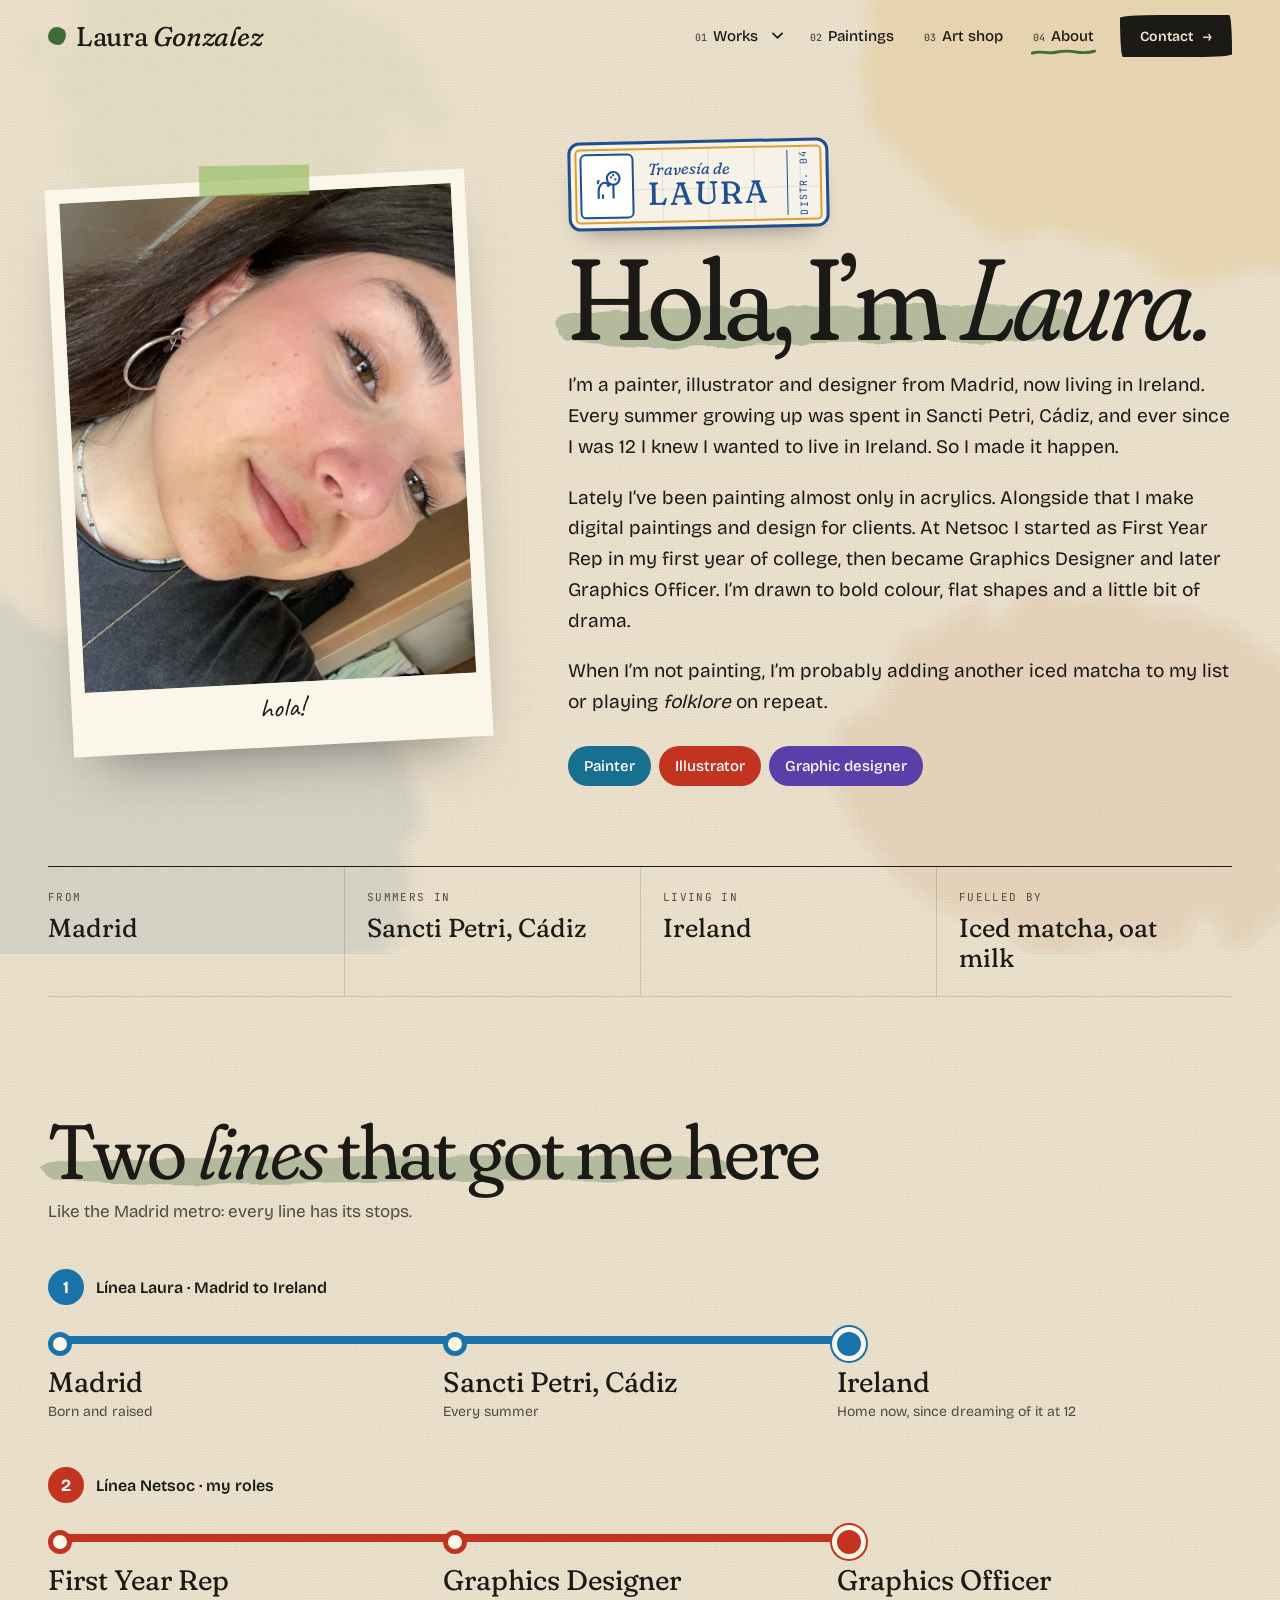
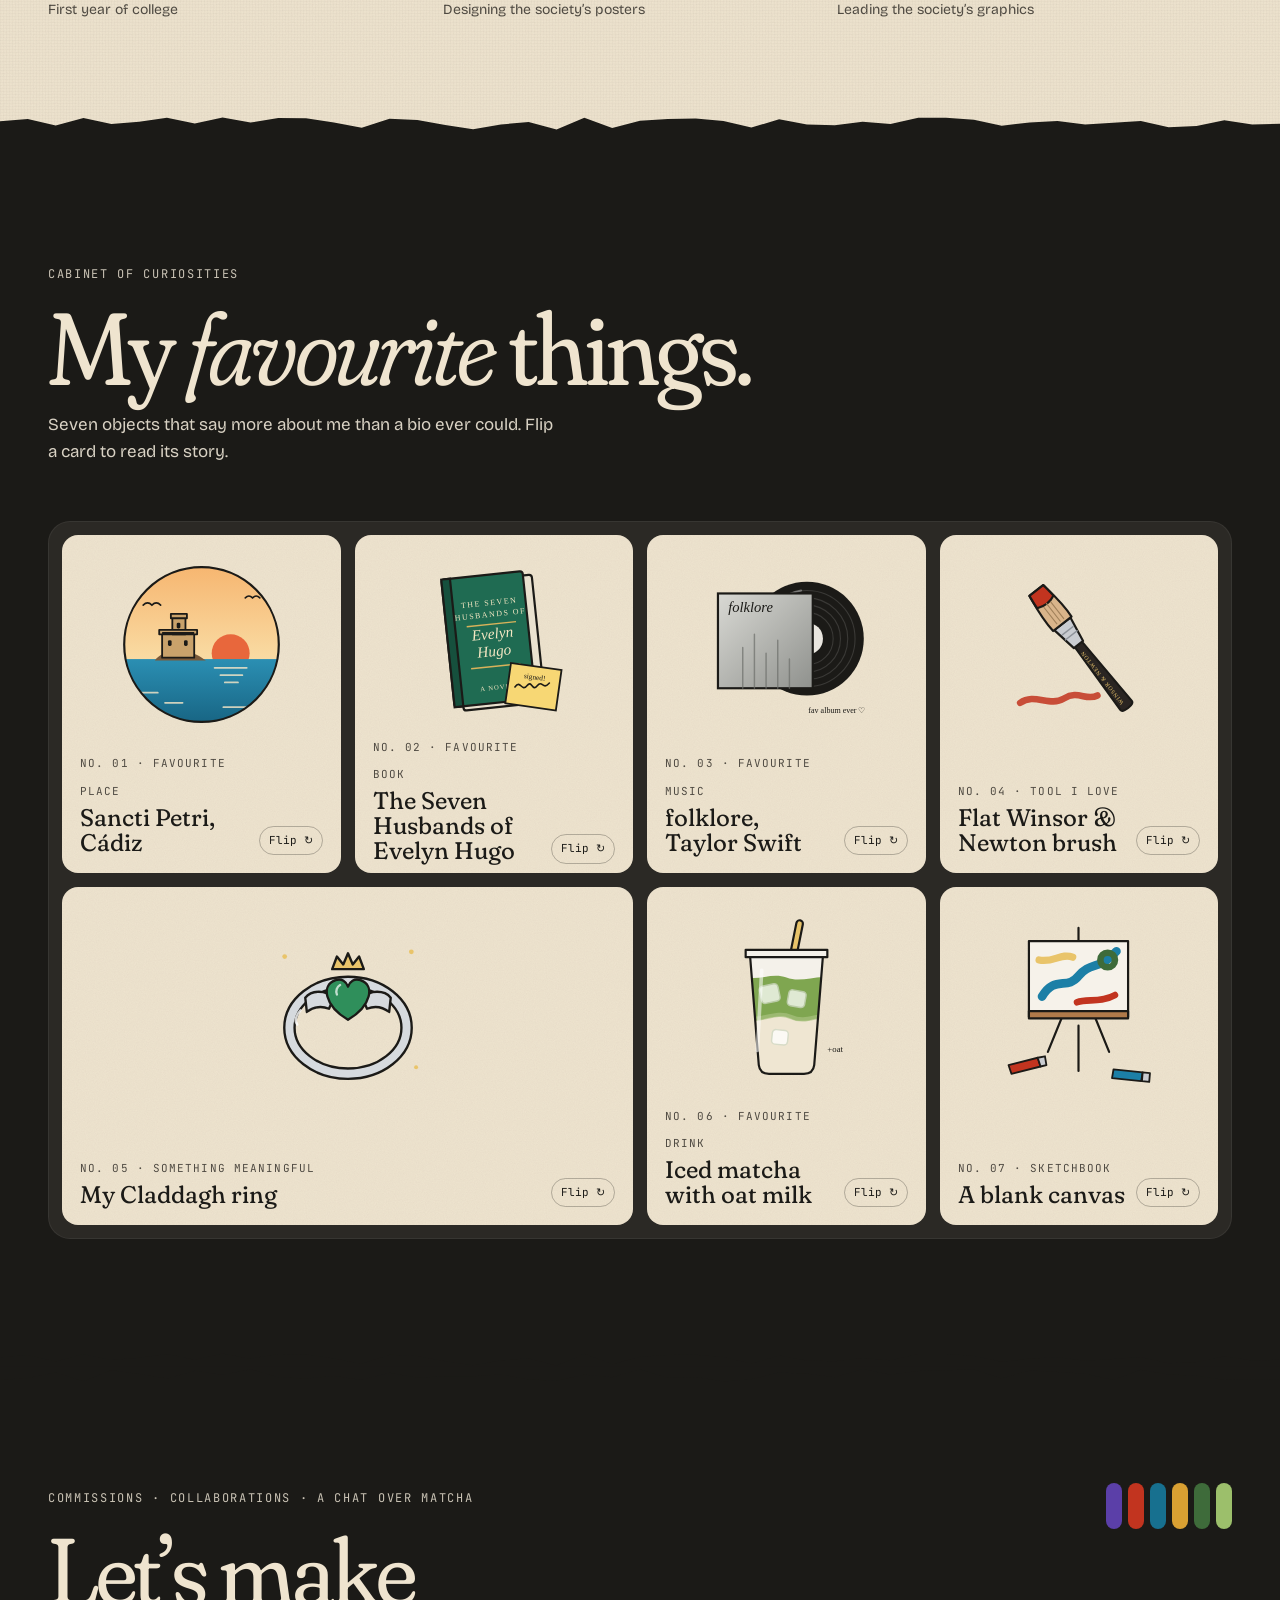
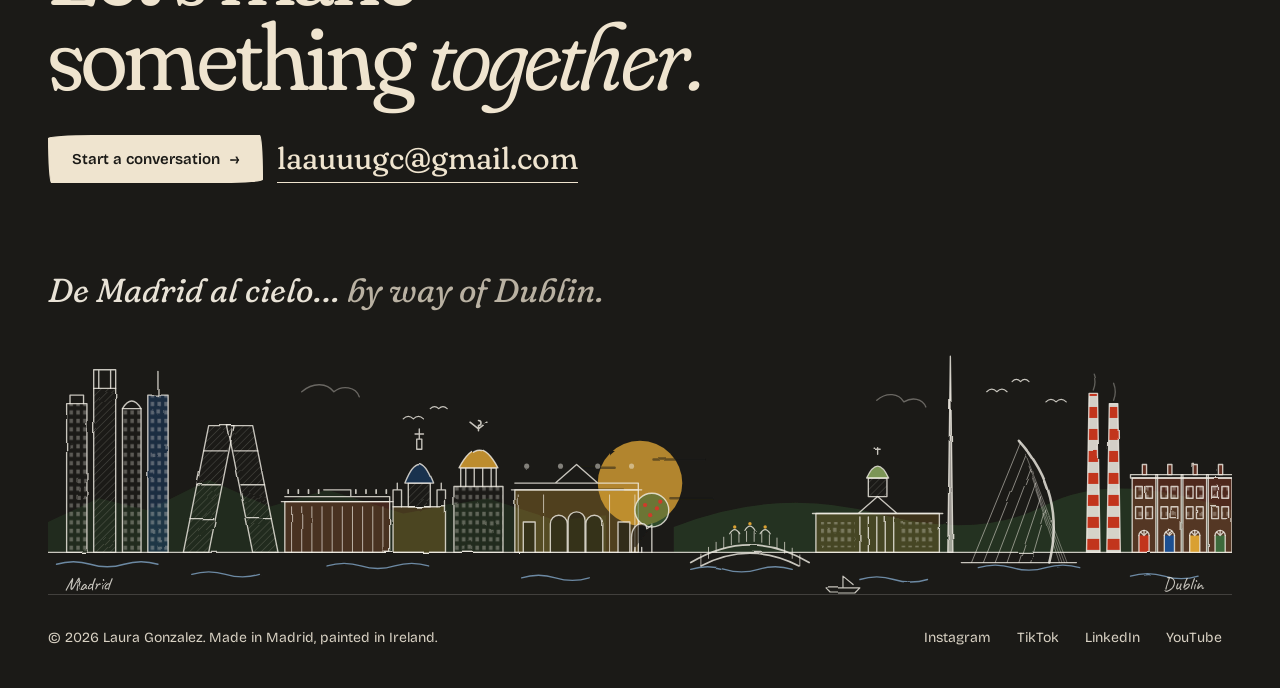
==== about.html @ c424112b "Laura Gonzalez art portfolio Static portfolio site: client and personal work with a page per project" ====
<!doctype html>
<html lang="en">
<head>
  <meta charset="utf-8">
  <meta name="viewport" content="width=device-width, initial-scale=1">
  <title>About | Laura Gonzalez</title>
  <meta name="description" content="About Laura Gonzalez, a Spanish painter, illustrator and designer living in Ireland.">
  <meta name="theme-color" content="#f3efe6">
  <link rel="icon" href="data:image/svg+xml,%3Csvg xmlns=%22http://www.w3.org/2000/svg%22 viewBox=%220 0 100 100%22%3E%3Cpath d=%22M50 6c24 0 44 16 44 42 0 28-22 46-46 46S6 76 6 50 26 6 50 6z%22 fill=%22%23c2341f%22/%3E%3Ctext x=%2250%22 y=%2266%22 font-size=%2246%22 text-anchor=%22middle%22 fill=%22%23f3efe6%22 font-family=%22Georgia,serif%22 font-style=%22italic%22%3Elg%3C/text%3E%3C/svg%3E">
  <link rel="stylesheet" href="styles.css">
  <script src="data.js" defer></script>
  <script src="script.js" defer></script>
</head>
<body data-page="about" data-pigment="about">
<main id="main">
  <section class="about-hero wrap">
    <figure class="polaroid">
      <div class="ph" data-src="images/web/portrait.jpg" data-alt="Portrait of Laura Gonzalez smiling, with dark hair and hoop earrings." data-eager></div>
      <figcaption aria-hidden="true">hola!</figcaption>
    </figure>
    <div>
      <div data-plaque="about"></div>
      <h1 class="display" style="margin-top:18px">Hola, I’m <em>Laura.</em></h1>
      <div class="bio">
        <p>I’m a painter, illustrator and designer from Madrid, now living in Ireland. Every summer growing up was spent in Sancti Petri, Cádiz, and ever since I was 12 I knew I wanted to live in Ireland. So I made it happen.</p>
        <p>Lately I’ve been painting almost only in acrylics. Alongside that I make digital paintings and design for clients. At Netsoc I started as First Year Rep in my first year of college, then became Graphics Designer and later Graphics Officer. I’m drawn to bold colour, flat shapes and a little bit of drama.</p>
        <p>When I’m not painting, I’m probably adding another iced matcha to my list or playing <em>folklore</em> on repeat.</p>
      </div>
      <ul class="roles" aria-label="What I do">
        <li class="role" style="background:var(--cerulean)">Painter</li>
        <li class="role" style="background:var(--red)">Illustrator</li>
        <li class="role" style="background:var(--violet)">Graphic designer</li>
      </ul>
    </div>
  </section>

  <section class="wrap" aria-label="Quick facts">
    <dl class="notes">
      <div><dt>From</dt><dd>Madrid</dd></div>
      <div><dt>Summers in</dt><dd>Sancti Petri, Cádiz</dd></div>
      <div><dt>Living in</dt><dd>Ireland</dd></div>
      <div><dt>Fuelled by</dt><dd>Iced matcha, oat milk</dd></div>
    </dl>
  </section>

  <section class="lines wrap" aria-labelledby="lines-title">
    <h2 class="display" id="lines-title">Two <em>lines</em> that got me here</h2>
    <p class="lede">Like the Madrid metro: every line has its stops.</p>
    <div class="metro" data-line="route"></div>
    <div class="metro" data-line="netsoc"></div>
  </section>

  <section class="cabinet-section on-dark" aria-labelledby="cab-title">
    <div class="wrap">
      <p class="eyebrow">Cabinet of curiosities</p>
      <h2 class="display" id="cab-title">My <em>favourite</em> things.</h2>
      <p class="lede">Seven objects that say more about me than a bio ever could. Flip a card to read its story.</p>
      <ul class="cabinet"></ul>
    </div>
  </section>
</main>
</body>
</html>
---- styles.css ----
@import url('https://fonts.googleapis.com/css2?family=Fraunces:ital,opsz,wght,SOFT,WONK@0,9..144,300..700,0..100,0..1;1,9..144,300..700,0..100,0..1&display=swap');
@import url('https://fonts.googleapis.com/css2?family=Instrument+Serif:ital@0;1&family=Bricolage+Grotesque:opsz,wght@12..96,400;12..96,500;12..96,600;12..96,700&family=JetBrains+Mono:wght@400;500&family=Caveat:wght@500;700&display=swap');

/* =====================================================================
   Tokens
   ===================================================================== */
:root {
  --canvas: #f3efe6;
  --canvas-2: #ebe5d8;
  --paper: #fbf9f4;
  --ink: #1b1a17;
  --ink-2: #4f4a42;
  --line: rgba(27, 26, 23, .14);
  --line-strong: rgba(27, 26, 23, .28);

  --violet: #5b3fa8;
  --red: #c2341f;
  --cerulean: #17708f;
  --ochre: #d9a032;
  --ochre-ink: #7a5208;
  --sap: #3e6b3a;
  --matcha: #9cbf6b;
  --cobalt: #1d4f91;   /* Madrid azulejo blue */
  --tile: #f7f2e7;

  --pigment: var(--ink);        /* each page overrides this */
  --pigment-ink: #fff;

  --serif: 'Instrument Serif', 'Times New Roman', serif;
  --sans: 'Bricolage Grotesque', system-ui, sans-serif;
  --mono: 'JetBrains Mono', ui-monospace, monospace;
  --hand: 'Caveat', cursive;

  --gutter: clamp(16px, 4vw, 48px);
  --max: 1320px;
  --radius: 14px;
  --ease: cubic-bezier(.2, .8, .2, 1);
  --ease-soft: cubic-bezier(.22, 1, .36, 1);

  --texture: url("data:image/svg+xml,%3Csvg xmlns='http://www.w3.org/2000/svg' width='240' height='240'%3E%3Cfilter id='n'%3E%3CfeTurbulence type='fractalNoise' baseFrequency='.9' numOctaves='3' stitchTiles='stitch'/%3E%3CfeColorMatrix values='0 0 0 0 .1 0 0 0 0 .09 0 0 0 0 .07 0 0 0 .055 0'/%3E%3C/filter%3E%3Crect width='240' height='240' filter='url(%23n)'/%3E%3C/svg%3E");
  --weave: repeating-linear-gradient(0deg, rgba(27,26,23,.018) 0 1px, transparent 1px 3px), repeating-linear-gradient(90deg, rgba(27,26,23,.018) 0 1px, transparent 1px 3px);
}

body[data-pigment="client"]    { --pigment: var(--violet);   --pigment-ink: #fff; }
body[data-pigment="personal"]  { --pigment: var(--red);      --pigment-ink: #fff; }
body[data-pigment="paintings"] { --pigment: var(--cerulean); --pigment-ink: #fff; }
body[data-pigment="shop"]      { --pigment: var(--ochre);    --pigment-ink: var(--ink); }
body[data-pigment="about"]     { --pigment: var(--sap);      --pigment-ink: #fff; }
body[data-pigment="contact"]   { --pigment: var(--matcha);   --pigment-ink: var(--ink); }

/* =====================================================================
   Base
   ===================================================================== */
*, *::before, *::after { box-sizing: border-box; margin: 0; padding: 0; }
html { scroll-behavior: smooth; -webkit-text-size-adjust: 100%; }
body {
  font-family: var(--sans);
  font-size: 17px;
  line-height: 1.6;
  color: var(--ink);
  background-color: var(--canvas);
  background-image: var(--texture), var(--weave);
  overflow-x: hidden;
  -webkit-font-smoothing: antialiased;
}
a { color: inherit; text-decoration: none; }
img, svg { display: block; max-width: 100%; }
button { font: inherit; color: inherit; }
ul { list-style: none; }
::selection { background: var(--pigment); color: var(--pigment-ink); }

.wrap { width: min(100% - 2 * var(--gutter), var(--max)); margin-inline: auto; }
.eyebrow {
  font-family: var(--mono); font-size: 12px; letter-spacing: .14em; text-transform: uppercase;
  color: var(--ink-2); display: inline-flex; align-items: center; gap: 10px;
}
.eyebrow .chip { width: 14px; height: 14px; border-radius: 4px; background: var(--pigment); }
.display {
  font-family: var(--serif); font-weight: 400; letter-spacing: -.02em; line-height: .9;
}
.display em { font-style: italic; }
.hand { font-family: var(--hand); font-weight: 600; }

/* Image slot: shows a soft primed-canvas box until the image loads */
.ph {
  position: relative; overflow: hidden;
  background: var(--canvas-2) var(--texture);
}
.ph::after {
  content: attr(data-label); position: absolute; inset: 0; display: grid; place-items: center;
  font: 500 11px var(--mono); letter-spacing: .08em; color: #8a8378; text-align: center; padding: 8px;
}
.ph img { position: absolute; inset: 0; width: 100%; height: 100%; object-fit: cover; z-index: 1; }
.ph.loaded::after { display: none; }

/* Buttons */
.btn {
  display: inline-flex; align-items: center; gap: 10px; min-height: 48px;
  padding: 12px 22px; border-radius: 999px; border: 1.5px solid var(--ink);
  font: 600 15px var(--sans); background: var(--ink); color: var(--canvas); cursor: pointer;
  transition: transform .25s var(--ease), background-color .2s, color .2s;
}
.btn:hover { transform: translateY(-2px); background: var(--pigment); border-color: var(--pigment); color: var(--pigment-ink); }
.btn.ghost { background: transparent; color: var(--ink); }
.btn .arrow { transition: transform .25s var(--ease); }
.btn:hover .arrow { transform: translateX(4px); }

.link-underline {
  background: linear-gradient(currentColor, currentColor) 0 100% / 100% 1.5px no-repeat;
  transition: background-size .3s var(--ease);
}
.link-underline:hover { background-size: 0 1.5px; background-position: 100% 100%; }

/* =====================================================================
   Accessibility helpers
   ===================================================================== */
.skip-link {
  position: fixed; top: 12px; left: 12px; z-index: 300;
  background: var(--ink); color: var(--canvas); padding: 10px 16px; border-radius: 8px;
  font: 600 14px var(--sans); transform: translateY(-180%); transition: transform .2s;
}
.skip-link:focus { transform: none; }
.sr-only {
  position: absolute !important; width: 1px; height: 1px; padding: 0; margin: -1px;
  overflow: hidden; clip: rect(0 0 0 0); white-space: nowrap; border: 0;
}
:focus { outline: none; }
:focus-visible { outline: 3px solid var(--ink); outline-offset: 3px; border-radius: 6px; }
.on-dark :focus-visible { outline-color: var(--canvas); }

/* =====================================================================
   Header & navigation
   ===================================================================== */
.site-header {
  position: fixed; inset: 0 0 auto 0; z-index: 100; height: 72px;
  display: flex; align-items: center; gap: 24px; padding-inline: var(--gutter);
  transition: background-color .3s, box-shadow .3s;
}
.site-header.scrolled {
  background: rgba(243, 239, 230, .9);
  -webkit-backdrop-filter: blur(10px) saturate(1.2); backdrop-filter: blur(10px) saturate(1.2);
  box-shadow: 0 1px 0 var(--line);
}
.wordmark {
  font-family: var(--serif); font-size: 27px; line-height: 1; letter-spacing: -.01em;
  display: inline-flex; align-items: center; gap: 10px; padding: 6px 0; white-space: nowrap;
}
.wordmark em { font-style: italic; }
.wordmark .blob {
  width: 18px; height: 18px; border-radius: 46% 54% 40% 60% / 55% 40% 60% 45%;
  background: var(--pigment); transition: border-radius .6s var(--ease), transform .6s var(--ease);
}
.wordmark:hover .blob { border-radius: 60% 40% 55% 45% / 40% 60% 45% 55%; transform: rotate(90deg); }

.nav { margin-left: auto; }
.nav > ul { display: flex; align-items: center; gap: 6px; }
.nav-link {
  position: relative; display: inline-flex; align-items: baseline; gap: 6px;
  padding: 10px 12px; font-weight: 500; font-size: 15px; border-radius: 999px;
  transition: background-color .2s;
}
.nav-link small { font-family: var(--mono); font-size: 10px; color: var(--ink-2); }
.nav-link:hover { background: rgba(27,26,23,.06); }
.nav-link[aria-current]::after {
  content: ''; position: absolute; left: 10px; right: 10px; bottom: 2px; height: 7px;
  background: var(--pigment);
  -webkit-mask: url("data:image/svg+xml,%3Csvg xmlns='http://www.w3.org/2000/svg' viewBox='0 0 100 10' preserveAspectRatio='none'%3E%3Cpath d='M2 6c12-4 22 1 34-1s20-3 32-1 20 2 30-1' fill='none' stroke='black' stroke-width='4' stroke-linecap='round'/%3E%3C/svg%3E") center / 100% 100% no-repeat;
          mask: url("data:image/svg+xml,%3Csvg xmlns='http://www.w3.org/2000/svg' viewBox='0 0 100 10' preserveAspectRatio='none'%3E%3Cpath d='M2 6c12-4 22 1 34-1s20-3 32-1 20 2 30-1' fill='none' stroke='black' stroke-width='4' stroke-linecap='round'/%3E%3C/svg%3E") center / 100% 100% no-repeat;
}
.nav-cta { margin-left: 8px; }
.nav-cta .btn { min-height: 42px; padding: 8px 18px; font-size: 14px; }

/* Header sitting on top of a project's coloured banner */
body[data-page="project"] .site-header:not(.scrolled) .wordmark,
body[data-page="project"] .site-header:not(.scrolled) .nav-link,
body[data-page="project"] .site-header:not(.scrolled) .sub-toggle,
body[data-page="project"] .site-header:not(.scrolled) .menu-btn { color: var(--pigment-ink); border-color: currentColor; }
body[data-page="project"] .site-header:not(.scrolled) .nav-link small { color: inherit; opacity: .75; }
body[data-page="project"] .site-header:not(.scrolled) .nav-link:hover,
body[data-page="project"] .site-header:not(.scrolled) .sub-toggle:hover { background: rgba(255,255,255,.14); }
body[data-page="project"] .site-header:not(.scrolled) .blob { background: var(--pigment-ink); }
body[data-page="project"] .site-header:not(.scrolled) :focus-visible { outline-color: var(--pigment-ink); }

/* Works dropdown */
.has-sub { position: relative; display: flex; align-items: center; }
.has-sub .nav-link { padding-right: 4px; }
.sub-toggle {
  width: 30px; height: 30px; display: grid; place-items: center; border-radius: 50%;
  background: none; border: 0; cursor: pointer; transition: background-color .2s;
}
.sub-toggle:hover { background: rgba(27,26,23,.06); }
.sub-toggle svg { width: 11px; transition: transform .25s var(--ease); }
.has-sub.open .sub-toggle svg { transform: rotate(180deg); }
.sub {
  position: absolute; top: calc(100% + 12px); left: -8px; width: 300px; padding: 8px;
  background: var(--paper); border: 1px solid var(--line); border-radius: 18px;
  box-shadow: 0 24px 48px -18px rgba(27,26,23,.3);
  opacity: 0; visibility: hidden; transform: translateY(-6px);
  transition: opacity .18s, transform .18s var(--ease), visibility 0s .18s;
}
.sub::before { content: ''; position: absolute; left: 0; right: 0; top: -14px; height: 14px; }
.has-sub.open .sub { opacity: 1; visibility: visible; transform: none; transition: opacity .18s, transform .18s var(--ease), visibility 0s; }
.sub a {
  display: grid; grid-template-columns: 38px 1fr; gap: 2px 12px; align-items: center;
  padding: 10px; border-radius: 12px; transition: background-color .15s;
}
.sub a:hover, .sub a[aria-current] { background: var(--canvas); }
.sub .sw { grid-row: span 2; width: 38px; height: 38px; border-radius: 10px; }
.sub .t { font-weight: 600; font-size: 15px; line-height: 1.2; }
.sub .d { font-size: 13px; color: var(--ink-2); line-height: 1.3; }

.menu-btn { display: none; }

/* =====================================================================
   Page transition: a brush stroke of the next page's pigment
   ===================================================================== */
.wipe {
  position: fixed; inset: -10vh -30vw; z-index: 400; pointer-events: none;
  display: none;
}
.wipe svg { width: 100%; height: 100%; }
.wipe path { fill: var(--wipe, var(--ink)); }
.wipe.in, .wipe.out { display: block; }
.wipe.in  { animation: wipeIn .42s var(--ease) forwards; }
.wipe.out { animation: wipeOut .55s var(--ease) forwards; }
@keyframes wipeIn  { from { transform: translateX(-105%) skewX(-8deg); } to { transform: translateX(0) skewX(-8deg); } }
@keyframes wipeOut { from { transform: translateX(0) skewX(-8deg); } to { transform: translateX(105%) skewX(-8deg); } }

/* =====================================================================
   Home — hero
   ===================================================================== */
.hero {
  position: relative; min-height: 100svh; padding: 120px var(--gutter) 110px;
  display: grid; grid-template-columns: 1.1fr .9fr; align-items: center; gap: 24px;
  overflow: hidden; isolation: isolate;
}
.paint-layer { position: absolute; inset: 0; z-index: -1; touch-action: auto; }
.hero.painting-on .paint-layer { cursor: crosshair; }
.hero-copy { position: relative; z-index: 2; pointer-events: none; }
.hero-copy a, .hero-copy button { pointer-events: auto; }
.hero h1 { font-size: clamp(76px, 14.5vw, 232px); }
.hero h1 span { display: block; }
.hero h1 em { padding-left: .5em; }
.hero-intro { max-width: 34ch; font-size: clamp(18px, 1.6vw, 22px); line-height: 1.45; margin-top: 28px; }
.hero-intro .hand { font-size: 1.35em; color: var(--red); }
.hero-meta { display: flex; flex-wrap: wrap; gap: 10px 22px; margin-top: 26px; }
.hero-actions { display: flex; flex-wrap: wrap; gap: 12px; margin-top: 32px; }

.prints { position: relative; height: min(76vh, 680px); z-index: 1; }
.print {
  position: absolute; background: var(--paper); padding: 10px 10px 34px;
  box-shadow: 0 18px 40px -16px rgba(27,26,23,.45), 0 2px 4px rgba(27,26,23,.08);
  transform: rotate(var(--r)); transition: transform .45s var(--ease), box-shadow .45s;
  opacity: 0; animation: printIn .9s var(--ease) forwards; animation-delay: var(--d);
}
.print:hover, .print:focus-visible { transform: rotate(0) scale(1.06); z-index: 5; box-shadow: 0 30px 60px -20px rgba(27,26,23,.5); }
.print .ph { width: 100%; height: 100%; }
.print figcaption {
  position: absolute; left: 12px; right: 12px; bottom: 8px; font-family: var(--hand); font-size: 18px; line-height: 1;
  white-space: nowrap; overflow: hidden; text-overflow: ellipsis;
}
.print::before { /* tape */
  content: ''; position: absolute; top: -12px; left: 50%; width: 70px; height: 24px; z-index: 2;
  transform: translateX(-50%) rotate(-3deg); background: rgba(240, 226, 190, .75);
  box-shadow: 0 1px 2px rgba(0,0,0,.08);
}
@keyframes printIn { from { opacity: 0; transform: translateY(30px) rotate(calc(var(--r) * -1)); } to { opacity: 1; transform: rotate(var(--r)); } }

.palette {
  position: absolute; left: var(--gutter); bottom: 28px; z-index: 3;
  display: flex; align-items: center; gap: 10px; flex-wrap: wrap;
  padding: 8px 10px 8px 14px; border-radius: 999px; background: var(--paper);
  border: 1px solid var(--line); box-shadow: 0 10px 30px -14px rgba(27,26,23,.35);
}
.palette .label { font-family: var(--mono); font-size: 11px; letter-spacing: .1em; text-transform: uppercase; color: var(--ink-2); }
.palette .swatches { display: flex; gap: 4px; }
.palette .swatch {
  width: 30px; height: 30px; border-radius: 50%; border: 2px solid var(--paper); cursor: pointer;
  background: var(--c); box-shadow: 0 0 0 1px var(--line); transition: transform .2s var(--ease);
}
.palette .swatch:hover { transform: scale(1.12); }
.palette .swatch[aria-pressed="true"] { box-shadow: 0 0 0 2px var(--ink); transform: scale(1.12); }
.palette .wash {
  border: 0; background: none; cursor: pointer; font: 500 13px var(--sans); padding: 6px 10px; border-radius: 999px;
}
.palette .wash:hover { background: var(--canvas); }

/* Marquee */
.marquee {
  background: var(--ink); color: var(--canvas); overflow: hidden; padding: 18px 0;
  border-block: 1px solid var(--ink);
}
.marquee-track { display: flex; width: max-content; animation: marquee 38s linear infinite; }
.marquee:hover .marquee-track { animation-play-state: paused; }
.marquee span { font-family: var(--serif); font-size: clamp(28px, 4vw, 52px); white-space: nowrap; padding-right: .6em; }
.marquee span em { font-style: italic; }
.marquee i { font-style: normal; display: inline-block; margin-right: .6em; color: var(--matcha); }
@keyframes marquee { to { transform: translateX(-50%); } }

/* =====================================================================
   Home — the deck of pigment cards
   ===================================================================== */
.deck-section { padding: clamp(80px, 12vw, 150px) 0 clamp(60px, 9vw, 120px); text-align: center; }
.deck-section h2 { font-size: clamp(48px, 8vw, 120px); }
.deck-section .lede { color: var(--ink-2); max-width: 46ch; margin: 18px auto 0; }
.deck {
  display: flex; justify-content: center; margin-top: 70px; padding: 0 var(--gutter);
  perspective: 1200px;
}
.pcard {
  --c: var(--ink); --ci: #fff;
  position: relative; flex: 0 0 auto; width: clamp(150px, 15vw, 210px); aspect-ratio: 5 / 7.3;
  margin-inline: -18px; border-radius: 16px; overflow: hidden;
  background: var(--paper); border: 1px solid var(--line);
  box-shadow: 0 20px 40px -22px rgba(27,26,23,.5);
  transform: translateX(calc(var(--t, 0) * var(--spread, 0px))) translateY(var(--y, 0)) rotate(var(--r, 0deg));
  transform-origin: 50% 120%;
  transition: transform .95s var(--ease-soft), box-shadow .95s var(--ease-soft), opacity .6s;
  will-change: transform;
  display: flex; flex-direction: column; text-align: left;
}
.deck:hover, .deck:focus-within { --spread: 16px; }
.pcard:hover, .pcard:focus-visible {
  transform: translateX(calc(var(--t, 0) * var(--spread, 0px))) translateY(-28px) rotate(0deg) scale(1.03);
  z-index: 10 !important; box-shadow: 0 40px 60px -26px rgba(27,26,23,.5); transition-duration: .8s;
}
.deck.undealt .pcard { opacity: 0; transform: translateY(140px) rotate(calc(var(--r, 0deg) * 3)); }
.deck.dealt .pcard { transition: transform 1.2s var(--ease-soft) calc(var(--i) * 90ms), opacity .7s ease calc(var(--i) * 90ms); }
.pcard .face {
  position: relative; flex: 1; background: var(--c) var(--texture); color: var(--ci);
  padding: 14px; display: flex; flex-direction: column; justify-content: space-between;
}
.pcard .num { font-family: var(--mono); font-size: 12px; display: flex; justify-content: space-between; }
.pcard .title { font-family: var(--serif); font-size: clamp(28px, 2.6vw, 38px); line-height: .95; }
.pcard .title em { font-style: italic; display: block; }
.pcard .num .suit { width: 18px; height: 18px; }
.pcard .big-suit { position: absolute; right: -18%; top: 22%; width: 74%; color: var(--ci); opacity: .2; transition: transform 1.2s var(--ease-soft); }
.pcard:hover .big-suit { transform: rotate(-12deg) scale(1.06); }
.pcard .stroke {
  position: absolute; right: -20px; top: 38%; width: 120%; height: 40px; opacity: .22;
  background: var(--ci);
  -webkit-mask: url("data:image/svg+xml,%3Csvg xmlns='http://www.w3.org/2000/svg' viewBox='0 0 200 40' preserveAspectRatio='none'%3E%3Cpath d='M4 24c30-14 60 6 92-6s60-4 100-8v14c-36 6-70-2-100 8S30 40 4 34z'/%3E%3C/svg%3E") center / 100% 100% no-repeat;
          mask: url("data:image/svg+xml,%3Csvg xmlns='http://www.w3.org/2000/svg' viewBox='0 0 200 40' preserveAspectRatio='none'%3E%3Cpath d='M4 24c30-14 60 6 92-6s60-4 100-8v14c-36 6-70-2-100 8S30 40 4 34z'/%3E%3C/svg%3E") center / 100% 100% no-repeat;
}
.pcard .spec { padding: 10px 14px 12px; background: var(--paper); }
.pcard .spec b { display: block; font: 600 13px var(--sans); }
.pcard .spec span { font-family: var(--mono); font-size: 11px; color: var(--ink-2); }
.deck-note { font-family: var(--hand); font-size: 26px; margin-top: 46px; transform: rotate(-3deg); display: inline-block; color: var(--ink-2); }

/* Selected work */
.selected { padding-bottom: clamp(80px, 10vw, 140px); }
.section-head { display: flex; align-items: end; justify-content: space-between; gap: 24px; flex-wrap: wrap; margin-bottom: 40px; }
.section-head h2 { font-size: clamp(44px, 6vw, 88px); }
.feature-grid { display: grid; grid-template-columns: 1fr 1fr; gap: 48px 28px; }
.feature-grid .work-card:first-child { grid-column: 1 / -1; }
.feature-grid .work-card:first-child .work-media { aspect-ratio: 2.39 / 1; }
.feature-grid .work-card .work-media { aspect-ratio: 4 / 3; }
.work-media .ph { background: transparent; }

/* =====================================================================
   Page heads (inner pages)
   ===================================================================== */
.page-head { padding: 140px 0 50px; position: relative; }
.page-head h1 { font-size: clamp(64px, 11vw, 168px); margin-top: 18px; }
.page-head .lede { max-width: 52ch; font-size: clamp(17px, 1.4vw, 20px); color: var(--ink-2); margin-top: 22px; }
.page-head .swatch-strip {
  position: absolute; right: 0; top: 140px; width: clamp(90px, 14vw, 190px); aspect-ratio: 1;
  background: var(--pigment) var(--texture); border-radius: 44% 56% 48% 52% / 52% 44% 56% 48%;
  display: grid; place-items: center; text-align: center; color: var(--pigment-ink);
  font-family: var(--mono); font-size: 11px; letter-spacing: .08em; line-height: 1.5; padding: 10px;
  animation: blob 12s ease-in-out infinite alternate;
}
@keyframes blob { 50% { border-radius: 58% 42% 40% 60% / 42% 58% 44% 56%; } }

.tabs { display: inline-flex; gap: 4px; padding: 5px; border-radius: 999px; background: var(--paper); border: 1px solid var(--line); margin-top: 30px; }
.tabs a { padding: 10px 18px; border-radius: 999px; font-weight: 500; font-size: 15px; transition: background-color .2s, color .2s; }
.tabs a:hover { background: var(--canvas); }
.tabs a[aria-current] { background: var(--pigment); color: var(--pigment-ink); }
.tabs a .n { font-family: var(--mono); font-size: 11px; margin-left: 4px; }

/* =====================================================================
   Work grid & cards
   ===================================================================== */
.work-grid { display: grid; grid-template-columns: repeat(3, 1fr); gap: 48px 28px; padding-bottom: 120px; }
.work-grid .work-card:nth-child(3n + 2) { margin-top: 70px; }
.work-card { display: block; position: relative; }
.work-media {
  position: relative; aspect-ratio: 4 / 5; border-radius: var(--radius); overflow: hidden;
  background: var(--canvas-2);
}
.work-media .ph { position: absolute; inset: 0; }
.work-media img { transition: transform .8s var(--ease); }
.work-media::after {
  content: 'View project →'; position: absolute; left: 14px; bottom: 14px; z-index: 2;
  padding: 8px 14px; border-radius: 999px; background: var(--paper); color: var(--ink);
  font: 600 14px var(--sans); transform: translateY(12px); opacity: 0;
  transition: transform .35s var(--ease), opacity .35s;
}
.work-card:hover .work-media img, .work-card:focus-visible .work-media img { transform: scale(1.05); }
.work-card:hover .work-media::after, .work-card:focus-visible .work-media::after { transform: none; opacity: 1; }
.work-info { display: grid; grid-template-columns: auto 1fr; gap: 2px 14px; margin-top: 16px; }
.work-info .idx { font-family: var(--mono); font-size: 12px; color: var(--ink-2); padding-top: 8px; grid-row: span 3; }
.work-info h3 { font-family: var(--serif); font-weight: 400; font-size: clamp(26px, 2.2vw, 32px); line-height: 1.05; }
.work-info .meta { font-size: 14px; color: var(--ink-2); }
.tags { display: flex; flex-wrap: wrap; gap: 6px; margin-top: 8px; }
.tag { font-family: var(--mono); font-size: 11px; padding: 4px 9px; border-radius: 999px; border: 1px solid var(--line-strong); }

/* =====================================================================
   Project page
   ===================================================================== */
.project-hero {
  background: var(--pigment) var(--texture); color: var(--pigment-ink);
  padding: 130px 0 70px; position: relative; overflow: hidden;
}
.project-hero .crumbs { font-family: var(--mono); font-size: 12px; letter-spacing: .1em; text-transform: uppercase; display: flex; gap: 10px; flex-wrap: wrap; }
.project-hero .crumbs a { padding: 6px 0; }
.project-hero .crumbs a:hover { text-decoration: underline; text-underline-offset: 3px; }
.project-hero h1 { font-size: clamp(52px, 8.5vw, 132px); margin-top: 26px; max-width: 14ch; }
.project-hero .summary { font-size: clamp(18px, 1.6vw, 23px); margin-top: 22px; max-width: 40ch; opacity: .92; }
.project-hero .big-num {
  position: absolute; right: var(--gutter); bottom: -0.18em; font-family: var(--serif); font-style: italic;
  font-size: clamp(160px, 26vw, 400px); line-height: 1; opacity: .14; pointer-events: none;
}
.project-body { display: grid; grid-template-columns: 300px 1fr; gap: clamp(30px, 6vw, 90px); padding: 70px 0; }
.facts { align-self: start; position: sticky; top: 100px; border-top: 1.5px solid var(--ink); }
.facts div { padding: 14px 0; border-bottom: 1px solid var(--line); }
.facts dt { font-family: var(--mono); font-size: 11px; letter-spacing: .12em; text-transform: uppercase; color: var(--ink-2); }
.facts dd { font-weight: 500; margin-top: 2px; }
.project-text > p { font-size: clamp(19px, 1.7vw, 24px); line-height: 1.5; max-width: 38em; }
.project-text > p + p { margin-top: 1em; }
.project-text > p:first-child::first-letter {
  font-family: var(--serif); float: left; font-size: 4.2em; line-height: .8; padding: .08em .12em 0 0; color: var(--pigment);
}
body[data-pigment="shop"] .project-text > p:first-child::first-letter,
body[data-pigment="contact"] .project-text > p:first-child::first-letter { color: var(--ink); }

.plates { display: grid; grid-template-columns: repeat(2, 1fr); gap: 28px; padding-bottom: 90px; }
.plates.three { grid-template-columns: repeat(3, 1fr); }
.plates.single { grid-template-columns: 1fr; justify-items: center; }
.plates.single .plate button { width: auto; }
.plates.single img { width: auto; max-width: 100%; max-height: 86vh; }
.plate { position: relative; }
.plate button {
  display: block; width: 100%; padding: 0; border: 0; background: var(--paper); cursor: zoom-in;
  border-radius: var(--radius); overflow: hidden; box-shadow: 0 30px 60px -40px rgba(27,26,23,.6);
}
.plate img { width: 100%; height: auto; transition: transform .8s var(--ease); }
.plate button:hover img { transform: scale(1.02); }
.plate figcaption { font-family: var(--mono); font-size: 12px; color: var(--ink-2); margin-top: 10px; }

.pager { display: grid; grid-template-columns: 1fr 1fr; border-top: 1.5px solid var(--ink); margin-bottom: 100px; }
.pager a { padding: 28px 0; display: block; transition: color .2s; }
.pager a:last-child { text-align: right; border-left: 1px solid var(--line); padding-left: 24px; }
.pager a:first-child { padding-right: 24px; }
.pager small { font-family: var(--mono); font-size: 12px; letter-spacing: .1em; text-transform: uppercase; color: var(--ink-2); }
.pager b { display: block; font-family: var(--serif); font-weight: 400; font-size: clamp(28px, 3.4vw, 48px); line-height: 1.05; margin-top: 6px; }
.pager a:hover b { font-style: italic; }

/* Lightbox */
.lightbox {
  border: 0; padding: 0; margin: auto; max-width: 100vw; max-height: 100vh; width: 100vw; height: 100vh;
  background: rgba(20, 19, 17, .94); color: var(--canvas);
}
.lightbox::backdrop { background: rgba(20, 19, 17, .6); }
.lightbox[open] { display: grid; grid-template-rows: auto 1fr auto; }
.lb-top { display: flex; justify-content: space-between; align-items: center; padding: 16px var(--gutter); font-family: var(--mono); font-size: 13px; }
.lb-stage { display: grid; grid-template-columns: 64px 1fr 64px; align-items: center; min-height: 0; padding: 0 12px; }
.lb-stage img { max-width: 100%; max-height: calc(100vh - 160px); margin: auto; object-fit: contain; border-radius: 8px; }
.lb-btn {
  width: 52px; height: 52px; border-radius: 50%; border: 1px solid rgba(243,239,230,.3); background: transparent;
  color: var(--canvas); cursor: pointer; font-size: 22px; display: grid; place-items: center; transition: background-color .2s;
}
.lb-btn:hover { background: rgba(243,239,230,.12); }
.lb-btn[hidden] { visibility: hidden; display: grid; }
.lb-caption { padding: 14px var(--gutter) 22px; text-align: center; font-size: 15px; max-width: 80ch; margin: auto; opacity: .85; }

/* =====================================================================
   Paintings
   ===================================================================== */
.wall { display: grid; grid-template-columns: repeat(3, 1fr); gap: 60px 40px; padding: 40px 0 120px; align-items: end; }
.canvas-piece { text-align: left; }
.canvas-piece .stretch {
  position: relative; aspect-ratio: 4 / 5; background: #faf7f0 var(--texture);
  box-shadow: 6px 6px 0 #d8d0bf, 0 30px 50px -30px rgba(27,26,23,.55);
}
.canvas-piece:nth-child(2) .stretch { aspect-ratio: 1; }
.canvas-piece .stretch .ph { position: absolute; inset: 0; background: transparent; }
.canvas-piece .stretch .ph::after { display: none; }
.canvas-piece .sketch { position: absolute; inset: 14%; color: #b7ae9c; }
.canvas-piece .sketch svg { width: 100%; height: 100%; }
.canvas-piece .stretch .drying {
  position: absolute; left: 50%; bottom: 10%; transform: translateX(-50%) rotate(-4deg);
  font-family: var(--hand); font-size: 22px; color: #7d7462; white-space: nowrap;
}
.canvas-piece .stretch.has-img .sketch, .canvas-piece .stretch.has-img .drying { display: none; }
.canvas-piece .label { margin-top: 22px; padding-left: 14px; border-left: 3px solid var(--pigment); }
.canvas-piece .label b { font-family: var(--serif); font-weight: 400; font-size: 26px; display: block; line-height: 1.1; }
.canvas-piece .label span { font-family: var(--mono); font-size: 12px; color: var(--ink-2); }

/* =====================================================================
   Art shop
   ===================================================================== */
.shop-hero { min-height: 70vh; display: grid; grid-template-columns: 1.2fr .8fr; gap: 40px; align-items: center; padding: 140px 0 60px; }
.shop-hero h1 { font-size: clamp(60px, 9.5vw, 150px); }
.shop-hero p { color: var(--ink-2); font-size: clamp(17px, 1.4vw, 20px); max-width: 44ch; margin-top: 24px; }
.shop-hero .btn { margin-top: 32px; }
.drip-tube { position: relative; width: min(100%, 340px); margin-inline: auto; }
.drip-tube svg { width: 100%; height: auto; overflow: visible; }
.drip { transform-box: fill-box; transform-origin: top; animation: drip 3.2s ease-in infinite; }
.drop { transform-box: fill-box; animation: drop 3.2s ease-in infinite; }
@keyframes drip { 0%, 20% { transform: scaleY(.3); } 70% { transform: scaleY(1); } 100% { transform: scaleY(.3); } }
@keyframes drop { 0%, 62% { transform: translateY(0); opacity: 0; } 66% { opacity: 1; } 100% { transform: translateY(150px); opacity: 0; } }
.shelf { display: grid; grid-template-columns: repeat(3, 1fr); gap: 24px; padding-bottom: 120px; }
.slot {
  border: 1.5px dashed var(--line-strong); border-radius: var(--radius); padding: 26px; min-height: 220px;
  display: flex; flex-direction: column; justify-content: space-between;
}
.slot .eyebrow { color: var(--ink-2); }
.slot b { font-family: var(--serif); font-weight: 400; font-size: 34px; line-height: 1.05; }
.slot p { font-size: 15px; color: var(--ink-2); margin-top: 6px; }

/* =====================================================================
   About
   ===================================================================== */
.about-hero { display: grid; grid-template-columns: .8fr 1.2fr; gap: clamp(30px, 6vw, 100px); align-items: center; padding: 140px 0 80px; }
.polaroid {
  background: var(--paper); padding: 14px 14px 64px; transform: rotate(-3deg); position: relative;
  box-shadow: 0 30px 60px -30px rgba(27,26,23,.55); max-width: 420px; justify-self: center; width: 100%;
}
.polaroid .ph { aspect-ratio: 4 / 5; }
.polaroid .ph img { object-position: 50% 35%; }
.polaroid figcaption { position: absolute; left: 0; right: 0; bottom: 16px; text-align: center; font-family: var(--hand); font-size: 28px; }
.polaroid::before {
  content: ''; position: absolute; top: -14px; left: 50%; width: 110px; height: 30px; z-index: 2;
  transform: translateX(-50%) rotate(2deg); background: rgba(156, 191, 107, .7);
}
.about-hero h1 { font-size: clamp(60px, 9vw, 140px); }
.about-hero .bio p { font-size: clamp(18px, 1.5vw, 21px); line-height: 1.6; margin-top: 20px; max-width: 40em; }
.roles { display: flex; flex-wrap: wrap; gap: 8px; margin-top: 28px; }
.role { padding: 8px 16px; border-radius: 999px; font-weight: 500; font-size: 15px; color: #fff; }

.notes { display: grid; grid-template-columns: repeat(4, 1fr); border-top: 1.5px solid var(--ink); margin-bottom: 110px; }
.notes div { padding: 22px 22px 22px 0; border-bottom: 1px solid var(--line); }
.notes div + div { padding-left: 22px; border-left: 1px solid var(--line); }
.notes dt { font-family: var(--mono); font-size: 11px; letter-spacing: .12em; text-transform: uppercase; color: var(--ink-2); }
.notes dd { font-family: var(--serif); font-size: 26px; line-height: 1.15; margin-top: 8px; }

/* Cabinet of favourite things */
.cabinet-section { background: var(--ink); color: var(--canvas); padding: clamp(80px, 10vw, 130px) 0; }
.cabinet-section .eyebrow { color: #c9c2b4; }
.cabinet-section h2 { font-size: clamp(50px, 8vw, 120px); margin-top: 16px; }
.cabinet-section .lede { color: #d8d1c3; max-width: 46ch; margin-top: 16px; }
.cabinet {
  display: grid; grid-template-columns: repeat(4, 1fr); gap: 14px; margin-top: 56px;
  background: #2b2925; padding: 14px; border-radius: 22px; box-shadow: inset 0 0 0 1px rgba(255,255,255,.06);
}
.cell { perspective: 1000px; min-height: 330px; }
.cell:nth-child(5) { grid-column: span 2; }
.cell-btn {
  position: relative; width: 100%; height: 100%; min-height: 330px; border: 0; padding: 0; background: none; cursor: pointer;
  text-align: left; transform-style: preserve-3d; transition: transform .8s var(--ease); border-radius: 16px;
}
.cell-btn[aria-expanded="true"] { transform: rotateY(180deg); }
.cell .front, .cell .back {
  position: absolute; inset: 0; border-radius: 16px; padding: 18px; backface-visibility: hidden; -webkit-backface-visibility: hidden;
  display: flex; flex-direction: column;
}
.cell .front { background: var(--canvas) var(--texture); color: var(--ink); justify-content: space-between; }
.cell .front img { width: 72%; max-height: 190px; margin: 4px auto 0; object-fit: contain; transition: transform .5s var(--ease); }
.cell-btn:hover .front img { transform: rotate(-4deg) scale(1.05); }
.cell .tagline { display: flex; justify-content: space-between; align-items: end; gap: 10px; }
.cell .tagline small { font-family: var(--mono); font-size: 11px; letter-spacing: .1em; text-transform: uppercase; color: var(--ink-2); }
.cell .tagline b { display: block; font-family: var(--serif); font-weight: 400; font-size: 24px; line-height: 1.05; margin-top: 2px; }
.cell .flip-hint { font-family: var(--mono); font-size: 11px; white-space: nowrap; padding: 5px 9px; border-radius: 999px; border: 1px solid var(--line-strong); }
.cell .back { transform: rotateY(180deg); background: var(--c, var(--sap)) var(--texture); color: var(--ci, #fff); justify-content: space-between; }
.cell .back small { font-family: var(--mono); font-size: 11px; letter-spacing: .1em; text-transform: uppercase; opacity: .85; }
.cell .back b { font-family: var(--serif); font-weight: 400; font-size: 30px; line-height: 1.05; display: block; margin-top: 6px; }
.cell .back .story-copy { font-size: 17px; line-height: 1.5; }

/* =====================================================================
   Contact
   ===================================================================== */
.contact-hero { display: grid; grid-template-columns: 1.1fr .9fr; gap: clamp(30px, 6vw, 90px); padding: 140px 0 110px; align-items: start; }
.contact-hero h1 { font-size: clamp(70px, 12vw, 190px); }
.greeting { display: inline-grid; }
.greeting > span { grid-area: 1 / 1; transition: opacity .5s, transform .5s var(--ease); }
.greeting > span:not(.on) { opacity: 0; transform: translateY(.25em); }
.contact-hero .lede { font-size: clamp(18px, 1.5vw, 22px); max-width: 36ch; margin-top: 26px; }
.big-mail { display: inline-block; margin-top: 30px; font-family: var(--serif); font-size: clamp(28px, 3.4vw, 48px); line-height: 1.1; word-break: break-word; }
.contact-socials { display: flex; flex-wrap: wrap; gap: 8px; margin-top: 30px; }
.contact-socials a { padding: 10px 16px; border-radius: 999px; border: 1px solid var(--line-strong); font-weight: 500; font-size: 15px; transition: background-color .2s, color .2s; }
.contact-socials a:hover { background: var(--ink); color: var(--canvas); }

.note-form {
  background: var(--paper); border-radius: 22px; padding: clamp(22px, 3vw, 38px);
  box-shadow: 0 40px 70px -40px rgba(27,26,23,.5); border: 1px solid var(--line); position: relative;
}
.note-form::before {
  content: ''; position: absolute; top: -22px; right: 28px; width: 70px; height: 70px;
  background: var(--matcha) var(--texture); border-radius: 46% 54% 40% 60% / 55% 40% 60% 45%; z-index: -1;
}
.note-form h2 { font-family: var(--serif); font-weight: 400; font-size: 38px; line-height: 1.05; }
.field { margin-top: 22px; }
.field label { display: block; font-weight: 600; font-size: 15px; }
.field label span { font-weight: 400; color: var(--ink-2); }
.field input, .field textarea, .field select {
  width: 100%; margin-top: 8px; padding: 14px 16px; border-radius: 12px; border: 1.5px solid var(--line-strong);
  background: var(--canvas); font: 16px var(--sans); color: var(--ink); transition: border-color .2s, box-shadow .2s;
}
.field textarea { min-height: 140px; resize: vertical; }
.field input:focus, .field textarea:focus, .field select:focus { border-color: var(--ink); box-shadow: 0 0 0 4px rgba(156,191,107,.45); }
.field input:user-invalid, .field textarea:user-invalid { border-color: #b3261e; }
.note-form .btn { margin-top: 26px; width: 100%; justify-content: center; }
.form-status { margin-top: 14px; font-size: 15px; color: var(--sap); }
.form-status a { text-decoration: underline; }

/* =====================================================================
   Footer
   ===================================================================== */
.site-footer { background: var(--ink); color: var(--canvas); padding: clamp(70px, 9vw, 120px) 0 30px; position: relative; overflow: hidden; }
.footer-cta h2 { font-size: clamp(54px, 9vw, 150px); }
.footer-cta .row { display: flex; flex-wrap: wrap; gap: 14px; align-items: center; margin-top: 36px; }
.footer-cta .btn { background: var(--canvas); color: var(--ink); border-color: var(--canvas); }
.footer-cta .btn:hover { background: var(--matcha); border-color: var(--matcha); color: var(--ink); }
.footer-cta .mail { font-family: var(--serif); font-size: clamp(22px, 2.4vw, 32px); }
.footer-bottom {
  display: flex; flex-wrap: wrap; justify-content: space-between; gap: 16px; align-items: center;
  border-top: 1px solid rgba(243,239,230,.18); margin-top: 80px; padding-top: 24px; font-size: 14px; color: #d8d1c3;
}
.footer-bottom ul { display: flex; flex-wrap: wrap; gap: 4px 6px; }
.footer-bottom ul a { display: inline-block; padding: 8px 10px; border-radius: 999px; transition: background-color .2s; }
.footer-bottom ul a:hover { background: rgba(243,239,230,.1); }
.footer-swatches { position: absolute; right: var(--gutter); top: clamp(70px, 9vw, 120px); display: flex; gap: 6px; }
.footer-swatches i { width: 16px; height: 46px; border-radius: 8px; }

/* =====================================================================
   Responsive
   ===================================================================== */
@media (max-width: 1080px) {
  .nav-link small { display: none; }
  .work-grid { grid-template-columns: repeat(2, 1fr); }
  .work-grid .work-card:nth-child(3n + 2) { margin-top: 0; }
  .work-grid .work-card:nth-child(even) { margin-top: 60px; }
  .cabinet { grid-template-columns: repeat(3, 1fr); }
  .cell:nth-child(5) { grid-column: auto; }
  .cell:nth-child(7) { grid-column: span 3; }
  .notes { grid-template-columns: repeat(2, 1fr); }
  .notes div:nth-child(3) { padding-left: 0; border-left: 0; }
}

@media (max-width: 860px) {
  .site-header { height: 64px; background: rgba(243, 239, 230, .94); box-shadow: 0 1px 0 var(--line); }
  body[data-page="project"] .site-header:not(.scrolled) :is(.wordmark, .nav-link, .menu-btn) { color: var(--ink); }
  body[data-page="project"] .site-header:not(.scrolled) .blob { background: var(--pigment); }
  .plates.three { grid-template-columns: 1fr; }
  .menu-btn {
    display: inline-flex; align-items: center; gap: 10px; margin-left: auto; min-height: 44px; padding: 0 14px;
    border: 1.5px solid var(--ink); border-radius: 999px; background: none; cursor: pointer; font-weight: 600; font-size: 15px;
  }
  .menu-icon { display: inline-flex; flex-direction: column; gap: 4px; width: 16px; }
  .menu-icon i { height: 2px; background: currentColor; border-radius: 2px; transition: transform .25s var(--ease), opacity .2s; }
  .menu-btn[aria-expanded="true"] .menu-icon i:nth-child(1) { transform: translateY(6px) rotate(45deg); }
  .menu-btn[aria-expanded="true"] .menu-icon i:nth-child(2) { opacity: 0; }
  .menu-btn[aria-expanded="true"] .menu-icon i:nth-child(3) { transform: translateY(-6px) rotate(-45deg); }
  .nav {
    display: none; position: fixed; inset: 64px 0 0 0; margin: 0; overflow-y: auto;
    background: var(--canvas) var(--texture); padding: 20px var(--gutter) 40px;
  }
  .nav.open { display: block; }
  .nav > ul { flex-direction: column; align-items: stretch; gap: 0; }
  .nav > ul > li { border-bottom: 1px solid var(--line); }
  .nav-link { font-family: var(--serif); font-weight: 400; font-size: 40px; padding: 12px 0; border-radius: 0; }
  .nav-link small { display: inline; font-size: 12px; }
  .nav-link:hover { background: none; }
  .nav-link[aria-current]::after { left: 0; right: auto; width: 3em; bottom: 8px; }
  .has-sub { flex-wrap: wrap; }
  .has-sub .nav-link { flex: 1; }
  .sub-toggle { display: none; }
  .sub { position: static; width: 100%; opacity: 1; visibility: visible; transform: none; box-shadow: none; border: 0; background: none; padding: 0 0 14px; transition: none; }
  .nav-cta { margin: 24px 0 0; border: 0 !important; }

  .hero { grid-template-columns: 1fr; padding-top: 110px; min-height: auto; }
  .prints {
    height: auto; display: flex; gap: 22px; overflow-x: auto; scroll-snap-type: x mandatory;
    padding: 24px 4px 30px; margin-inline: calc(var(--gutter) * -1); padding-inline: var(--gutter);
  }
  .print { position: relative; left: auto !important; top: auto !important; flex: 0 0 auto; width: 230px !important; scroll-snap-align: start; }
  .print .ph { aspect-ratio: 4 / 5 !important; }
  .palette { position: relative; left: auto; bottom: auto; justify-self: start; }
  .feature-grid { grid-template-columns: 1fr; }
  .feature-grid .work-card:first-child .work-media { aspect-ratio: 16 / 9; }
  .page-head .swatch-strip { position: relative; top: auto; margin-bottom: 10px; width: 90px; }
  .project-body { grid-template-columns: 1fr; padding: 50px 0; }
  .facts { position: static; display: grid; grid-template-columns: repeat(2, 1fr); column-gap: 20px; }
  .plates { grid-template-columns: 1fr; }
  .wall { grid-template-columns: repeat(2, 1fr); }
  .shop-hero, .about-hero, .contact-hero { grid-template-columns: 1fr; }
  .shop-hero .drip-tube { width: 220px; order: -1; margin: 0; }
  .shelf { grid-template-columns: 1fr; }
  .cabinet { grid-template-columns: repeat(2, 1fr); }
  .cell:nth-child(7) { grid-column: span 2; }
  .footer-swatches { display: none; }
}

@media (max-width: 560px) {
  body { font-size: 16px; }
  .deck { flex-wrap: wrap; gap: 14px; justify-content: center; }
  .pcard { margin-inline: 0; width: calc(50% - 7px); max-width: 200px; transform: none; }
  .pcard:hover, .pcard:focus-visible { transform: translateY(-6px); }
  .deck.undealt .pcard { transform: translateY(40px); }
  .work-grid { grid-template-columns: 1fr; gap: 40px; }
  .work-grid .work-card:nth-child(even) { margin-top: 0; }
  .wall { grid-template-columns: 1fr; }
  .cabinet { grid-template-columns: 1fr; }
  .cell:nth-child(7) { grid-column: auto; }
  .cell, .cell-btn { min-height: 300px; }
  .notes { grid-template-columns: 1fr; }
  .notes div + div { padding-left: 0; border-left: 0; }
  .facts { grid-template-columns: 1fr; }
  .pager { grid-template-columns: 1fr; }
  .pager a:last-child { border-left: 0; padding-left: 0; border-top: 1px solid var(--line); }
  .lb-stage { grid-template-columns: 44px 1fr 44px; padding: 0 4px; }
  .lb-btn { width: 44px; height: 44px; }
}

/* =====================================================================
   Reduced motion
   ===================================================================== */
@media (prefers-reduced-motion: reduce) {
  *, *::before, *::after {
    animation-duration: .01ms !important; animation-iteration-count: 1 !important;
    transition-duration: .01ms !important; scroll-behavior: auto !important;
  }
  .print { opacity: 1; animation: none; }
  .marquee-track { animation: none; }
  .wipe { display: none !important; }
}

/* =====================================================================
   Madrid
   ===================================================================== */
/* Street-name plaque, in the style of Madrid's tiled street signs */
.plaque {
  display: inline-flex; align-items: stretch; gap: 14px; padding: 9px 12px 9px 9px;
  color: var(--cobalt); background-color: var(--tile);
  background-image: linear-gradient(90deg, rgba(29,79,145,.13) 1px, transparent 1px), linear-gradient(rgba(29,79,145,.13) 1px, transparent 1px);
  background-size: 46px 46px; background-position: -1px -1px;
  border: 3px solid var(--cobalt); border-radius: 12px;
  box-shadow: inset 0 0 0 4px var(--tile), inset 0 0 0 6px var(--ochre), 0 16px 26px -18px rgba(27,26,23,.55);
  transform: rotate(-1.2deg); transition: transform .8s var(--ease-soft);
}
.plaque:hover { transform: rotate(0deg); }
.plaque-art { width: 54px; display: grid; place-items: center; background: #fff; border: 2px solid var(--cobalt); border-radius: 6px; }
.plaque-art svg { width: 34px; height: 34px; }
.plaque-text { display: flex; flex-direction: column; justify-content: center; padding-right: 4px; }
.plaque-text small { font-family: var(--serif); font-style: italic; font-size: 16px; line-height: 1.1; }
.plaque-text b { font-family: var(--serif); font-weight: 400; font-size: 32px; line-height: 1; text-transform: uppercase; letter-spacing: .05em; }
.plaque-dist {
  font-family: var(--mono); font-size: 10px; letter-spacing: .12em; text-transform: uppercase;
  writing-mode: vertical-rl; transform: rotate(180deg); text-align: center;
  border-right: 1.5px solid currentColor; padding-right: 8px; margin-right: 2px;
}
.project-hero .plaque { margin-bottom: 26px; }

/* Kilometre zero */
.hero-tag { display: flex; align-items: center; gap: 16px; flex-wrap: wrap; }
.km0 {
  position: relative; width: 108px; height: 60px; border-radius: 60px 60px 6px 6px; overflow: hidden;
  background: #e3dccd var(--texture); border: 2px solid var(--ink);
  display: flex; flex-direction: column; align-items: center; justify-content: flex-end; padding-bottom: 6px; line-height: 1;
}
.km0-rays {
  position: absolute; inset: 0; opacity: .5;
  background: repeating-conic-gradient(from -90deg at 50% 100%, rgba(27,26,23,.22) 0 4deg, transparent 4deg 15deg);
}
.km0 b { position: relative; font-family: var(--serif); font-weight: 400; font-size: 22px; }
.km0 small { position: relative; font-family: var(--mono); font-size: 9px; letter-spacing: .2em; text-transform: uppercase; margin-top: 2px; }

/* Azulejo tile band */
.tiles { height: 56px; background: url("data:image/svg+xml,%3Csvg xmlns='http://www.w3.org/2000/svg' width='56' height='56'%3E%3Crect width='56' height='56' fill='%23f7f2e7'/%3E%3Cg fill='%231d4f91'%3E%3Ccircle r='14'/%3E%3Ccircle cx='56' r='14'/%3E%3Ccircle cy='56' r='14'/%3E%3Ccircle cx='56' cy='56' r='14'/%3E%3Ccircle cx='28' cy='19' r='8'/%3E%3Ccircle cx='28' cy='37' r='8'/%3E%3Ccircle cx='19' cy='28' r='8'/%3E%3Ccircle cx='37' cy='28' r='8'/%3E%3C/g%3E%3Cg fill='%23d9a032'%3E%3Ccircle cx='28' cy='28' r='6'/%3E%3Cpath d='M28 0l3 4-3 4-3-4zM28 48l3 4-3 4-3-4zM0 28l4-3 4 3-4 3zM48 28l4-3 4 3-4 3z'/%3E%3C/g%3E%3Cg fill='%23f7f2e7'%3E%3Ccircle r='6'/%3E%3Ccircle cx='56' r='6'/%3E%3Ccircle cy='56' r='6'/%3E%3Ccircle cx='56' cy='56' r='6'/%3E%3Ccircle cx='28' cy='28' r='2.5'/%3E%3C/g%3E%3C/svg%3E") repeat-x 0 0 / 56px 56px; border-top: 2px solid var(--cobalt); }

/* San Isidro bunting */
.bunting {
  height: 50px; max-width: 960px; margin: -30px auto 40px;
  background: url("data:image/svg+xml,%3Csvg xmlns='http://www.w3.org/2000/svg' width='240' height='50'%3E%3Cpath d='M0 6Q60 16 120 6T240 6' fill='none' stroke='%231b1a17' stroke-width='1.5'/%3E%3Cpath d='M12 8.5L50 11L28 44Z' fill='%23c2341f'/%3E%3Cpath d='M70 11.5L108 8.5L92 44Z' fill='%23f7f2e7' stroke='%231d4f91' stroke-width='1.5'/%3E%3Cpath d='M132 8.5L170 11L150 44Z' fill='%23d9a032'/%3E%3Cpath d='M190 11.5L228 8.5L212 44Z' fill='%231d4f91'/%3E%3Ccircle cx='92' cy='22' r='4' fill='%23c2341f'/%3E%3C/svg%3E") repeat-x center top / 240px 50px;
  transform-origin: 50% 0; animation: sway 7s ease-in-out infinite alternate;
}
@keyframes sway { from { transform: rotate(-.6deg) translateY(0); } to { transform: rotate(.6deg) translateY(3px); } }
.es-sub { font-family: var(--hand); font-weight: 600; font-size: clamp(26px, 2.6vw, 34px); color: var(--red); margin-top: 4px; transform: rotate(-2deg); }
.sala { font-family: var(--mono); font-size: 12px; letter-spacing: .14em; text-transform: uppercase; color: var(--ink-2); margin-top: 16px; }

/* Metro lines */
.lines { padding: 10px 0 110px; }
.lines h2 { font-size: clamp(44px, 6vw, 88px); }
.lines .lede { color: var(--ink-2); margin-top: 12px; }
.line { margin-top: 44px; }
.line-name { display: flex; align-items: center; gap: 12px; font-weight: 600; font-size: 16px; }
.line-badge { width: 36px; height: 36px; border-radius: 50%; background: var(--line); color: #fff; display: grid; place-items: center; font: 700 17px var(--sans); }
.stops { position: relative; display: grid; grid-template-columns: repeat(3, 1fr); margin-top: 22px; list-style: none; }
.stops::before { content: ''; position: absolute; left: 12px; right: calc(33.333% - 12px); top: 9px; height: 8px; border-radius: 8px; background: var(--line); }
.stops li { position: relative; padding: 40px 18px 0 0; }
.stops .dot { position: absolute; top: 1px; left: 0; width: 24px; height: 24px; border-radius: 50%; background: var(--paper); border: 5px solid var(--line); }
.stops li[aria-current] .dot { background: var(--line); box-shadow: 0 0 0 5px var(--paper), 0 0 0 7px var(--line); }
.stops b { display: block; font-family: var(--serif); font-weight: 400; font-size: clamp(24px, 2.2vw, 30px); line-height: 1.05; }
.stops span { display: block; font-size: 14px; color: var(--ink-2); margin-top: 4px; }
.journey { margin-top: 44px; padding: clamp(20px, 3vw, 30px); border-radius: 18px; background: var(--paper); border: 1px solid var(--line); }
.journey-intro { font-size: 17px; line-height: 1.6; color: var(--ink-2); max-width: 60ch; }
.journey .line { margin-top: 22px; }

/* Footer: Madrid skyline */
.cielo { font-family: var(--serif); font-style: italic; font-size: clamp(24px, 2.6vw, 36px); color: #e8e2d6; margin-top: 80px; }
.cielo span { color: #b9b1a2; }
.skyline { width: 100%; height: auto; color: rgba(243,239,230,.8); margin-top: 24px; }
.site-footer .footer-bottom { margin-top: 0; }

@media (max-width: 860px) {
  .stops { grid-template-columns: 1fr; gap: 22px; }
  .stops::before { left: 8px; right: auto; top: 12px; bottom: 12px; width: 8px; height: auto; }
  .stops li { padding: 0 0 0 42px; }
  .plaque-text b { font-size: 26px; }
  .bunting { margin-top: -20px; }
}
@media (prefers-reduced-motion: reduce) {
  .bunting { animation: none; }
  .deck.undealt .pcard { opacity: 1; transform: none; }
}

/* =====================================================================
   El taller madrileño: the painterly, hand-made layer
   ===================================================================== */
:root {
  --serif: 'Fraunces', 'Instrument Serif', Georgia, serif;
  --canvas: #efe4cf;
  --canvas-2: #e4d6bb;
  --paper: #fbf6ea;
  --almagre: #a3402a;   /* Madrid terracotta */
  --geranio: #cf3a2c;
  --crimson: #5a1a1d;   /* gallery wall */
  --hand-radius: 255px 18px 225px 18px / 18px 225px 18px 255px;
}
body, body * { font-variation-settings: 'SOFT' 100, 'WONK' 1; }
.display { font-weight: 380; letter-spacing: -.03em; }
.display em { font-weight: 340; }
body::before {
  content: ''; position: fixed; inset: -6%; z-index: -1; pointer-events: none;
  background: url("data:image/svg+xml,%3Csvg xmlns='http://www.w3.org/2000/svg' viewBox='0 0 1200 900' preserveAspectRatio='xMidYMid slice'%3E%3Cdefs%3E%3Cfilter id='g' x='-20%25' y='-20%25' width='140%25' height='140%25'%3E%3CfeTurbulence type='fractalNoise' baseFrequency='.012' numOctaves='3' seed='4'/%3E%3CfeDisplacementMap in='SourceGraphic' scale='90'/%3E%3CfeGaussianBlur stdDeviation='6'/%3E%3C/filter%3E%3C/defs%3E%3Cg filter='url(%23g)'%3E%3Cellipse cx='1050' cy='120' rx='260' ry='180' fill='%23d9a032' fill-opacity='.16'/%3E%3Cellipse cx='120' cy='780' rx='300' ry='190' fill='%231d4f91' fill-opacity='.09'/%3E%3Cellipse cx='980' cy='720' rx='200' ry='150' fill='%23a3402a' fill-opacity='.08'/%3E%3Cellipse cx='260' cy='160' rx='160' ry='110' fill='%239cbf6b' fill-opacity='.09'/%3E%3C/g%3E%3C/svg%3E") center / cover no-repeat;
}

/* Hand-drawn outlines on controls */
.btn, .tabs, .tabs a, .chip-btn, .contact-socials a, .menu-btn, .palette, .tag { border-radius: var(--hand-radius); }
.btn { border-width: 2px; }
.btn.light { background: var(--paper); color: var(--ink); border-color: var(--paper); }
.btn.light:hover { background: var(--ochre); border-color: var(--ochre); color: var(--ink); }

/* A gouache swatch painted behind the big headings */
.page-head h1, .section-head h2, .lines h2, .about-hero h1, .contact-hero h1, .shop-hero h1, .deck-section h2 { position: relative; z-index: 0; }
.page-head h1::before, .section-head h2::before, .lines h2::before, .about-hero h1::before, .contact-hero h1::before, .shop-hero h1::before, .deck-section h2::before {
  content: ''; position: absolute; z-index: -1; left: -.12em; top: .42em; width: min(78%, 9em); height: .5em;
  background: var(--pigment); opacity: .3;
  -webkit-mask: url("data:image/svg+xml,%3Csvg xmlns='http://www.w3.org/2000/svg' viewBox='0 0 400 80' preserveAspectRatio='none'%3E%3Cdefs%3E%3Cfilter id='g'%3E%3CfeTurbulence type='fractalNoise' baseFrequency='.04' numOctaves='2' seed='3'/%3E%3CfeDisplacementMap in='SourceGraphic' scale='14'/%3E%3C/filter%3E%3C/defs%3E%3Cpath filter='url(%23g)' d='M8 30c60-18 130-8 200-14s130-4 186 4c6 10 4 30-4 40-70 8-140 2-210 8S60 74 10 64C2 54 2 40 8 30z'/%3E%3C/svg%3E") center / 100% 100% no-repeat; mask: url("data:image/svg+xml,%3Csvg xmlns='http://www.w3.org/2000/svg' viewBox='0 0 400 80' preserveAspectRatio='none'%3E%3Cdefs%3E%3Cfilter id='g'%3E%3CfeTurbulence type='fractalNoise' baseFrequency='.04' numOctaves='2' seed='3'/%3E%3CfeDisplacementMap in='SourceGraphic' scale='14'/%3E%3C/filter%3E%3C/defs%3E%3Cpath filter='url(%23g)' d='M8 30c60-18 130-8 200-14s130-4 186 4c6 10 4 30-4 40-70 8-140 2-210 8S60 74 10 64C2 54 2 40 8 30z'/%3E%3C/svg%3E") center / 100% 100% no-repeat;
}
body:not([data-pigment]) .section-head h2::before, .deck-section h2::before { background: var(--ochre); left: 18%; width: 64%; opacity: .35; }

/* Torn paper edges */
.marquee, .cabinet-section, .site-footer, .project-hero, .sala-teaser { position: relative; overflow-x: clip; overflow-y: visible; }
.marquee::before, .cabinet-section::before, .site-footer::before, .sala-teaser::before {
  content: ''; position: absolute; left: 0; right: 0; top: -15px; height: 16px; background: inherit;
  clip-path: polygon(0 100%, 0.0% 30.9%, 2.17% 17.1%, 4.35% 57.1%, 6.52% 10.8%, 8.7% 47.9%, 10.87% 34.3%, 13.04% 9.6%, 15.22% 45.6%, 17.39% 8.0%, 19.57% 39.7%, 21.74% 10.6%, 23.91% 12.3%, 26.09% 39.0%, 28.26% 71.1%, 30.43% 14.9%, 32.61% 22.9%, 34.78% 55.2%, 36.96% 80.8%, 39.13% 51.2%, 41.3% 36.7%, 43.48% 83.1%, 45.65% 8.7%, 47.83% 73.7%, 50.0% 28.2%, 52.17% 16.5%, 54.35% 14.4%, 56.52% 29.7%, 58.7% 70.3%, 60.87% 19.5%, 63.04% 51.5%, 65.22% 56.1%, 67.39% 34.8%, 69.57% 48.8%, 71.74% 10.0%, 73.91% 9.8%, 76.09% 21.5%, 78.26% 59.4%, 80.43% 39.2%, 82.61% 30.1%, 84.78% 51.8%, 86.96% 41.3%, 89.13% 29.0%, 91.3% 68.6%, 93.48% 60.9%, 95.65% 24.5%, 97.83% 51.0%, 100.0% 47.0%, 100% 100%); pointer-events: none;
}
.marquee::after, .cabinet-section::after, .project-hero::after, .sala-teaser::after {
  content: ''; position: absolute; left: 0; right: 0; bottom: -15px; height: 16px; background: inherit; z-index: 1;
  clip-path: polygon(0 0, 100% 0, 100.0% 84.1%, 97.83% 80.5%, 95.65% 85.7%, 93.48% 59.0%, 91.3% 50.9%, 89.13% 21.4%, 86.96% 84.7%, 84.78% 46.3%, 82.61% 34.8%, 80.43% 25.3%, 78.26% 76.5%, 76.09% 19.7%, 73.91% 24.4%, 71.74% 28.4%, 69.57% 51.9%, 67.39% 16.8%, 65.22% 68.5%, 63.04% 45.9%, 60.87% 37.8%, 58.7% 80.8%, 56.52% 94.4%, 54.35% 66.8%, 52.17% 71.1%, 50.0% 19.9%, 47.83% 68.1%, 45.65% 52.9%, 43.48% 90.6%, 41.3% 82.2%, 39.13% 51.5%, 36.96% 61.4%, 34.78% 62.5%, 32.61% 70.6%, 30.43% 40.1%, 28.26% 85.0%, 26.09% 60.8%, 23.91% 76.2%, 21.74% 68.5%, 19.57% 18.1%, 17.39% 54.1%, 15.22% 27.2%, 13.04% 75.6%, 10.87% 48.4%, 8.7% 24.4%, 6.52% 93.4%, 4.35% 38.0%, 2.17% 73.4%, 0.0% 85.0%); pointer-events: none;
}
.site-footer { background: #1b1a17; }
.cabinet-section { background: #1b1a17; }

/* Hero: a patch of Madrid sky behind the pinned work, and the iron balcony below */
.prints::before { content: ''; position: absolute; inset: -4% -6% 0 -8%; z-index: -1; background: url("data:image/svg+xml,%3Csvg xmlns='http://www.w3.org/2000/svg' viewBox='0 0 600 600'%3E%3Cdefs%3E%3Cfilter id='g' x='-20%25' y='-20%25' width='140%25' height='140%25'%3E%3CfeTurbulence type='fractalNoise' baseFrequency='.02' numOctaves='3' seed='9'/%3E%3CfeDisplacementMap in='SourceGraphic' scale='60'/%3E%3C/filter%3E%3C/defs%3E%3Cg filter='url(%23g)'%3E%3Cellipse cx='300' cy='300' rx='250' ry='240' fill='%238fb8de' fill-opacity='.55'/%3E%3Cellipse cx='240' cy='220' rx='120' ry='60' fill='%23fbf6ea' fill-opacity='.55'/%3E%3Cellipse cx='400' cy='380' rx='110' ry='45' fill='%23fbf6ea' fill-opacity='.45'/%3E%3C/g%3E%3C/svg%3E") center / contain no-repeat; }
.hero h1 { font-size: clamp(64px, 10.6vw, 172px); }
.hero h1 em { padding-left: .35em; }
.print { padding: 8px 8px 30px; }
.balcony { height: 130px; background: url("data:image/svg+xml,%3Csvg xmlns='http://www.w3.org/2000/svg' width='240' height='130' viewBox='0 0 240 130'%3E%3Cg fill='none' stroke='%231c1a19' stroke-width='3' stroke-linecap='round'%3E%3Cpath d='M0 58h240M0 66h240M0 124h240'/%3E%3Cpath d='M10 66v58M30 66v58M50 66v58M70 66v58M90 66v58M150 66v58M170 66v58M190 66v58M210 66v58M230 66v58'/%3E%3Cpath d='M100 66v58M140 66v58M100 95c0-12 20-12 20 0s20 12 20 0M100 95c0 12 20 12 20 0s20-12 20 0'/%3E%3Ccircle cx='120' cy='95' r='5'/%3E%3C/g%3E%3Cg stroke='%231c1a19' stroke-width='2' stroke-linejoin='round'%3E%3Cpath d='M36 40h40l-5 18H41z' fill='%23b4572f'/%3E%3Cpath d='M156 40h40l-5 18h-30z' fill='%23b4572f'/%3E%3C/g%3E%3Cg fill='%233e6b3a' stroke='%231c1a19' stroke-width='1.5'%3E%3Cpath d='M40 40c-6-8-2-16 6-14 0-8 10-8 12-2 6-6 16-2 12 6 8 0 8 10 0 10z'/%3E%3Cpath d='M160 40c-6-8-2-16 6-14 0-8 10-8 12-2 6-6 16-2 12 6 8 0 8 10 0 10z'/%3E%3C/g%3E%3Cg fill='%23cf3a2c' stroke='%231c1a19' stroke-width='1.2'%3E%3Ccircle cx='46' cy='22' r='6'/%3E%3Ccircle cx='60' cy='16' r='6'/%3E%3Ccircle cx='70' cy='26' r='5'/%3E%3Ccircle cx='166' cy='20' r='6'/%3E%3Ccircle cx='180' cy='14' r='6'/%3E%3Ccircle cx='190' cy='24' r='5'/%3E%3C/g%3E%3C/svg%3E") repeat-x left bottom / 240px 130px; margin-top: 0; position: relative; z-index: 2; pointer-events: none; }
.tiles { border-top: 0; }
.footer-cta h2 { font-size: clamp(48px, 7.4vw, 124px); }

/* Spanish-deck frame lines on the cards */
.pcard { border-radius: 14px 18px 12px 20px; }
.pcard .face::before { content: ''; position: absolute; inset: 8px; border: 1.5px solid currentColor; opacity: .45; border-radius: 8px 12px 6px 12px; }

/* ---------- Works: a pinned wall, every piece at its own proportions ---------- */
.work-grid { display: block; columns: 3 290px; column-gap: 44px; padding-bottom: 120px; }
.work-grid .work-card, .work-grid .work-card:nth-child(n) { margin-top: 0; }
.work-card { display: block; break-inside: avoid; margin-bottom: 64px; }
.work-card[hidden] { display: none; }
.work-media {
  border-radius: 2px; overflow: visible; background: transparent;
  transform: rotate(var(--tilt, 0deg)); transition: transform .9s var(--ease-soft), box-shadow .9s var(--ease-soft);
  box-shadow: 0 18px 30px -18px rgba(40, 28, 10, .55), 0 2px 3px rgba(40, 28, 10, .15);
}
.work-media .ph { overflow: hidden; border-radius: 2px; }
.work-card:hover .work-media, .work-card:focus-visible .work-media { transform: rotate(0deg) translateY(-6px); box-shadow: 0 30px 40px -20px rgba(40, 28, 10, .55); }
.work-media::after { z-index: 4; }
.tape {
  position: absolute; z-index: 3; top: -14px; left: 50%; width: 92px; height: 28px; transform: translateX(-50%) rotate(-4deg);
  background: rgba(240, 226, 190, .78); box-shadow: 0 1px 2px rgba(0,0,0,.1);
  clip-path: polygon(2% 0, 98% 4%, 100% 30%, 97% 55%, 100% 100%, 4% 96%, 0 70%, 3% 40%);
}
/* poster: wheat-pasted, with a sheen and creases */
.is-poster .work-media .ph::before {
  content: ''; position: absolute; inset: 0; z-index: 2; pointer-events: none;
  background: linear-gradient(118deg, rgba(255,255,255,.22), transparent 28%, transparent 52%, rgba(0,0,0,.07) 56%, transparent 62%),
              linear-gradient(8deg, transparent 70%, rgba(255,255,255,.12) 72%, transparent 76%);
}
.is-poster .tape { width: 64px; left: 14px; transform: rotate(-38deg); top: -6px; }
/* gouache: a taped-down sheet, with coloured washi tape */
.is-paper .tape { background: rgba(207, 58, 44, .55); background-image: repeating-linear-gradient(90deg, transparent 0 8px, rgba(255,255,255,.35) 8px 12px); }
.work-card:nth-child(3n+2).is-paper .tape { background-color: rgba(29, 79, 145, .5); }
.work-card:nth-child(3n).is-paper .tape { background-color: rgba(217, 160, 50, .65); }
/* digital: a print with a white border */
.is-print .work-media { background: #fff; padding: 10px; box-sizing: content-box; }
.is-print .work-media .ph { position: relative; height: 100%; }
.is-print .tape { display: none; }
.work-info { margin-top: 20px; }
.hand-note { grid-column: 2; font-family: var(--hand); font-size: 20px; line-height: 1; color: var(--almagre); transform: rotate(-2deg); transform-origin: left; margin-top: 4px; }
.feature-grid { grid-template-columns: 1.65fr .63fr 1fr; gap: 40px; align-items: start; }
.feature-grid .work-card:first-child { grid-column: auto; }
.feature-grid .work-card .work-media, .feature-grid .work-card:first-child .work-media { aspect-ratio: auto; }
.feature-grid .work-card { margin-bottom: 0; }

/* Medium filter */
.filters { display: flex; flex-wrap: wrap; gap: 8px; margin-top: 16px; }
.chip-btn {
  min-height: 44px; padding: 8px 16px; border: 1.5px solid var(--ink); background: transparent; cursor: pointer;
  font: 500 15px var(--sans); transition: background-color .3s, color .3s;
}
.chip-btn .n { font-family: var(--mono); font-size: 11px; margin-left: 4px; }
.chip-btn:hover { background: rgba(27,26,23,.06); }
.chip-btn[aria-pressed="true"] { background: var(--ink); color: var(--canvas); }

/* Project page framing */
.plates.is-paper .plate button { background: none; box-shadow: 0 30px 50px -30px rgba(40,28,10,.6); border-radius: 2px; overflow: visible; position: relative; }
.plates.is-paper .plate button::before {
  content: ''; position: absolute; z-index: 2; top: -14px; left: 50%; width: 110px; height: 30px; transform: translateX(-50%) rotate(-3deg);
  background: rgba(207, 58, 44, .5); background-image: repeating-linear-gradient(90deg, transparent 0 8px, rgba(255,255,255,.35) 8px 12px);
}
.plates.is-print .plate button { background: #fff; padding: 14px; border-radius: 2px; }
.plates.is-poster .plate button { border-radius: 2px; }
.project-hero { background-image: var(--texture), url("data:image/svg+xml,%3Csvg xmlns='http://www.w3.org/2000/svg' viewBox='0 0 1200 900' preserveAspectRatio='xMidYMid slice'%3E%3Cdefs%3E%3Cfilter id='g' x='-20%25' y='-20%25' width='140%25' height='140%25'%3E%3CfeTurbulence type='fractalNoise' baseFrequency='.012' numOctaves='3' seed='4'/%3E%3CfeDisplacementMap in='SourceGraphic' scale='90'/%3E%3CfeGaussianBlur stdDeviation='6'/%3E%3C/filter%3E%3C/defs%3E%3Cg filter='url(%23g)'%3E%3Cellipse cx='1050' cy='120' rx='260' ry='180' fill='%23d9a032' fill-opacity='.16'/%3E%3Cellipse cx='120' cy='780' rx='300' ry='190' fill='%231d4f91' fill-opacity='.09'/%3E%3Cellipse cx='980' cy='720' rx='200' ry='150' fill='%23a3402a' fill-opacity='.08'/%3E%3Cellipse cx='260' cy='160' rx='160' ry='110' fill='%239cbf6b' fill-opacity='.09'/%3E%3C/g%3E%3C/svg%3E"); background-size: auto, cover; }

/* ---------- Gallery room: Prado-red walls, gilded frames ---------- */
body[data-page="paintings"] { background-color: var(--crimson); background-image: url("data:image/svg+xml,%3Csvg xmlns='http://www.w3.org/2000/svg' width='90' height='120' viewBox='0 0 90 120'%3E%3Cg fill='none' stroke='%23ffffff' stroke-opacity='.07' stroke-width='2'%3E%3Cpath d='M45 10c10 14 22 18 22 34s-12 22-22 34c-10-12-22-18-22-34s12-20 22-34z'/%3E%3Cpath d='M45 30c5 8 10 10 10 16s-5 10-10 14c-5-4-10-8-10-14s5-8 10-16z'/%3E%3Cpath d='M0 0c10 14 22 18 22 34M90 0c-10 14-22 18-22 34M0 120c10-14 22-18 22-34M90 120c-10-14-22-18-22-34'/%3E%3Ccircle cx='45' cy='100' r='3'/%3E%3Ccircle cx='0' cy='60' r='3'/%3E%3Ccircle cx='90' cy='60' r='3'/%3E%3C/g%3E%3C/svg%3E"), var(--texture); }
body[data-page="paintings"]::before { display: none; }
body[data-page="paintings"] main { color: #f6eedc; }
body[data-page="paintings"] .page-head .lede, body[data-page="paintings"] .sala { color: #ead8c6; }
body[data-page="paintings"] .page-head h1::before { background: var(--ochre); opacity: .4; }
body[data-page="paintings"] :focus-visible { outline-color: #f6eedc; }
.wall { display: grid; grid-template-columns: repeat(3, 1fr); gap: 70px 56px; padding: 70px 0 140px; align-items: start; }
.canvas-piece { position: relative; display: flex; flex-direction: column; align-items: center; }
.picture-light { position: relative; width: 46%; height: 10px; border-radius: 6px; margin-bottom: 26px; background: linear-gradient(#e2c27a, #8a6520); box-shadow: 0 2px 4px rgba(0,0,0,.4); }
.picture-light::after {
  content: ''; position: absolute; left: 50%; top: 8px; width: 260%; height: 420px; transform: translateX(-50%); pointer-events: none;
  background: radial-gradient(ellipse 50% 60% at 50% 0, rgba(255, 232, 180, .2), transparent 70%);
}
.gilt {
  display: block; width: 100%; padding: 20px; border: 0; cursor: zoom-in; position: relative;
  background: linear-gradient(145deg, #f3d98b, #b8892e 28%, #f6e3a1 48%, #9c7124 70%, #e9c86f);
  box-shadow: inset 0 0 0 3px #6e5016, inset 0 0 0 7px #e8cc7a, inset 0 0 0 10px #8a6620, 0 30px 50px -20px rgba(0,0,0,.75);
  transition: transform .9s var(--ease-soft);
}
.gilt:hover { transform: translateY(-4px); }
.gilt .ph { display: block; width: 100%; box-shadow: inset 0 0 0 1px rgba(0,0,0,.4), 0 0 0 2px #5a3f10; background: #2a1010; }
.wall-card {
  align-self: flex-start; margin: 26px 0 0 8%; max-width: 280px; padding: 14px 16px; background: #f8f3e8; color: #1b1a17;
  box-shadow: 0 8px 18px -8px rgba(0,0,0,.6); display: flex; flex-direction: column; gap: 4px;
}
.wall-card .sala-no { font-family: var(--mono); font-size: 11px; letter-spacing: .12em; color: #5a534a; }
.wall-card b { font-family: var(--serif); font-weight: 400; font-size: 24px; line-height: 1.1; }
.wall-card .med { font-family: var(--mono); font-size: 12px; color: #4f4a42; }
.wall-card .note { font-size: 14px; line-height: 1.5; color: #3d3832; margin-top: 4px; }

/* Header sitting on the gallery wall */
body[data-dark-top] .site-header:not(.scrolled) .wordmark,
body[data-dark-top] .site-header:not(.scrolled) .nav-link,
body[data-dark-top] .site-header:not(.scrolled) .sub-toggle { color: #f6eedc; }
body[data-dark-top] .site-header:not(.scrolled) .nav-link small { color: inherit; opacity: .8; }
body[data-dark-top] .site-header:not(.scrolled) .nav-link:hover, body[data-dark-top] .site-header:not(.scrolled) .sub-toggle:hover { background: rgba(255,255,255,.12); }
body[data-dark-top] .site-header:not(.scrolled) .btn { background: #f6eedc; color: #1b1a17; border-color: #f6eedc; }
body[data-dark-top] .site-header:not(.scrolled) :focus-visible { outline-color: #f6eedc; }

/* Home: "Now showing" teaser */
.sala-teaser { background-color: var(--crimson); background-image: url("data:image/svg+xml,%3Csvg xmlns='http://www.w3.org/2000/svg' width='90' height='120' viewBox='0 0 90 120'%3E%3Cg fill='none' stroke='%23ffffff' stroke-opacity='.07' stroke-width='2'%3E%3Cpath d='M45 10c10 14 22 18 22 34s-12 22-22 34c-10-12-22-18-22-34s12-20 22-34z'/%3E%3Cpath d='M45 30c5 8 10 10 10 16s-5 10-10 14c-5-4-10-8-10-14s5-8 10-16z'/%3E%3Cpath d='M0 0c10 14 22 18 22 34M90 0c-10 14-22 18-22 34M0 120c10-14 22-18 22-34M90 120c-10-14-22-18-22-34'/%3E%3Ccircle cx='45' cy='100' r='3'/%3E%3Ccircle cx='0' cy='60' r='3'/%3E%3Ccircle cx='90' cy='60' r='3'/%3E%3C/g%3E%3C/svg%3E"), var(--texture); color: #f6eedc; padding: clamp(70px, 9vw, 120px) 0; margin-bottom: clamp(70px, 9vw, 120px); }
.sala-teaser .eyebrow { color: #ead8c6; }
.sala-teaser h2 { font-size: clamp(48px, 7vw, 104px); }
.sala-teaser .section-head h2::before { background: var(--ochre); opacity: .4; }
.mini-wall { display: grid; grid-template-columns: .81fr 1fr .81fr; gap: clamp(20px, 4vw, 56px); align-items: end; margin-top: 30px; }
.mini-frame { display: block; transition: transform .9s var(--ease-soft); }
.mini-frame:hover { transform: translateY(-6px); }
.mini-frame .gilt { padding: 14px; cursor: pointer; }
.mini-frame .gilt .ph { display: block; }
.mini-label { display: block; margin-top: 16px; }
.mini-label b { display: block; font-family: var(--serif); font-weight: 400; font-size: 24px; }
.mini-label span { font-family: var(--mono); font-size: 12px; color: #ead8c6; }

@media (max-width: 860px) {
  .feature-grid { grid-template-columns: 1fr; }
  .wall { grid-template-columns: 1fr; max-width: 460px; margin-inline: auto; }
  .mini-wall { grid-template-columns: 1fr 1fr; }
  .mini-wall .mini-frame:first-child { grid-column: 1 / -1; max-width: 70%; }
  .balcony { margin-top: 0; height: 100px; background-size: 185px 100px; }
  body[data-dark-top] .site-header:not(.scrolled) :is(.wordmark, .nav-link) { color: var(--ink); }
  body[data-dark-top] .site-header:not(.scrolled) .btn { background: var(--ink); color: var(--canvas); border-color: var(--ink); }
}
@media (max-width: 560px) {
  .work-card { margin-bottom: 48px; }
}
@media (prefers-reduced-motion: reduce) {
  .work-media, .work-card:hover .work-media { transform: none; }
}

/* Masonry reads top-to-bottom, so running numbers would look shuffled */
.work-grid .work-info .idx, .feature-grid .work-info .idx { display: none; }
.work-grid .work-info .hand-note, .feature-grid .work-info .hand-note { grid-column: 1; }
.work-grid .work-info, .feature-grid .work-info { grid-template-columns: 1fr; }

/* keep the picture-light glow from widening the page */
body[data-page="paintings"] main, .sala-teaser { overflow-x: clip; }
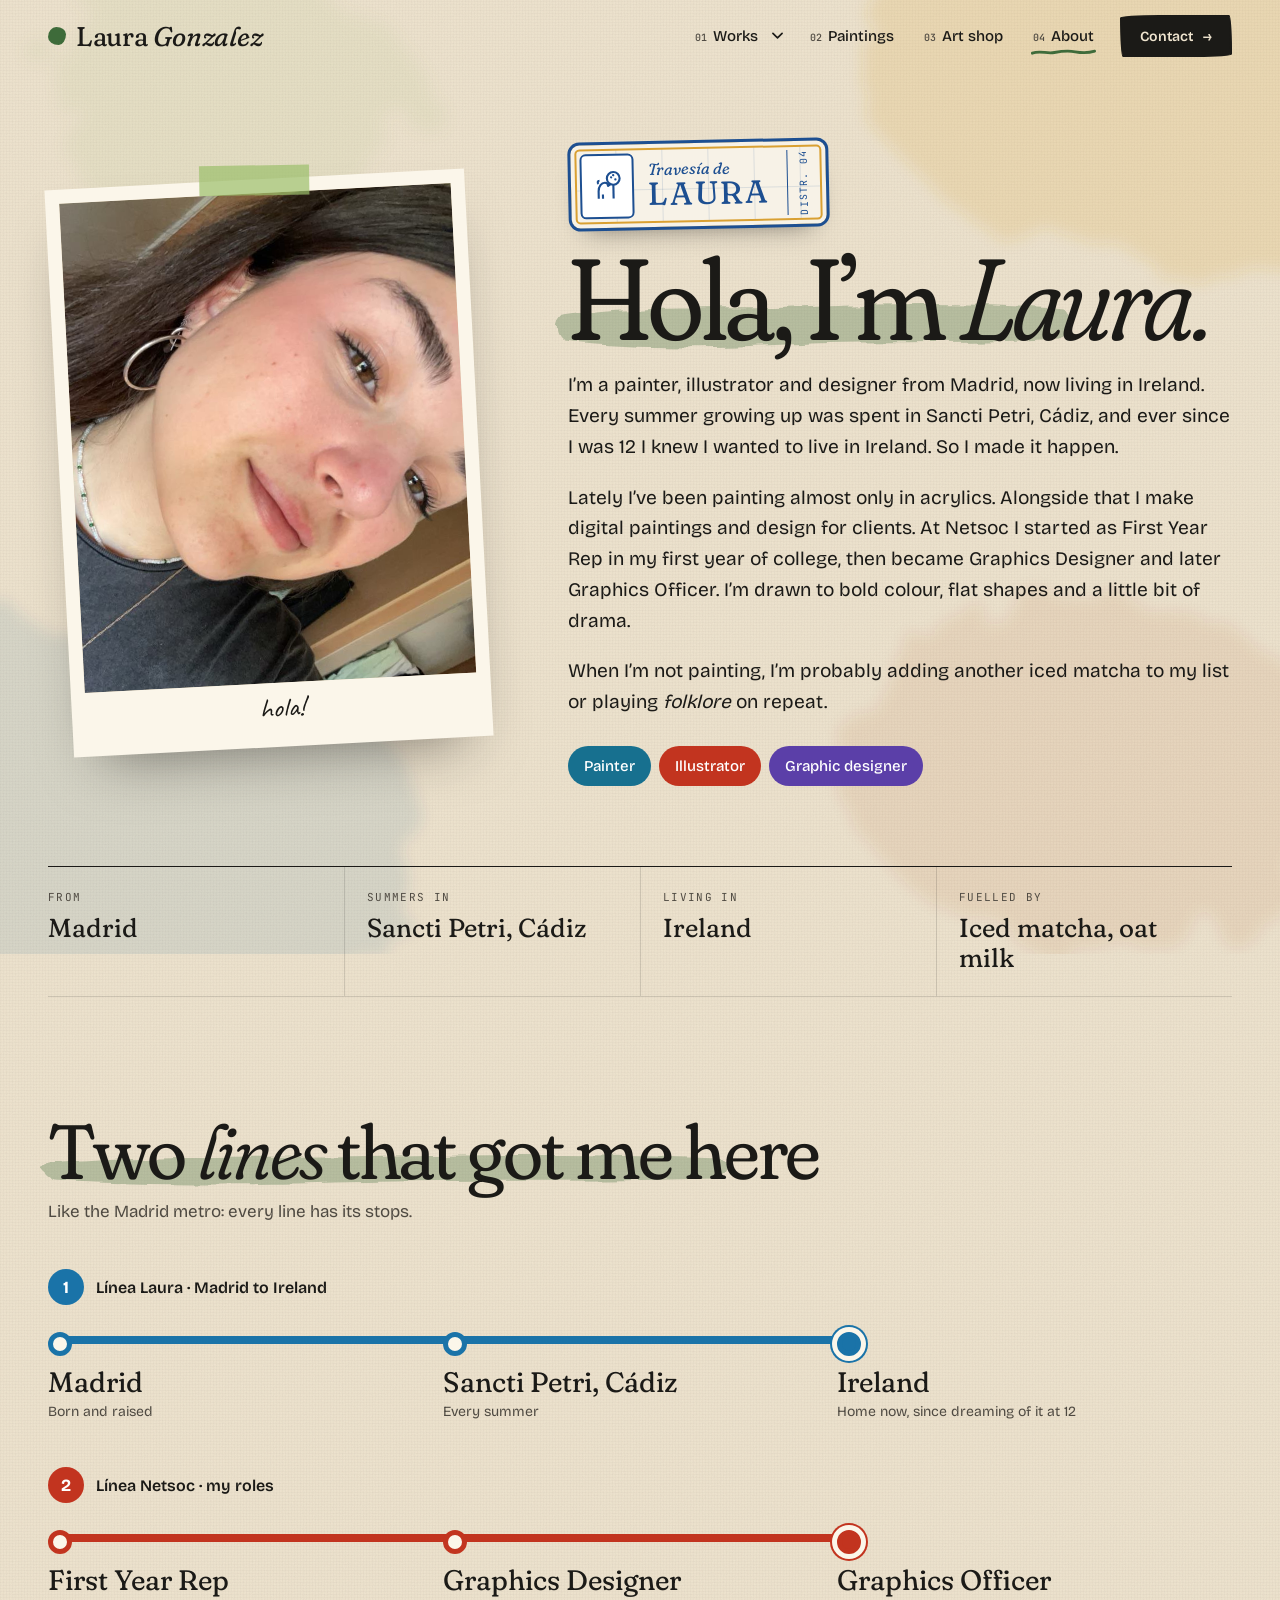
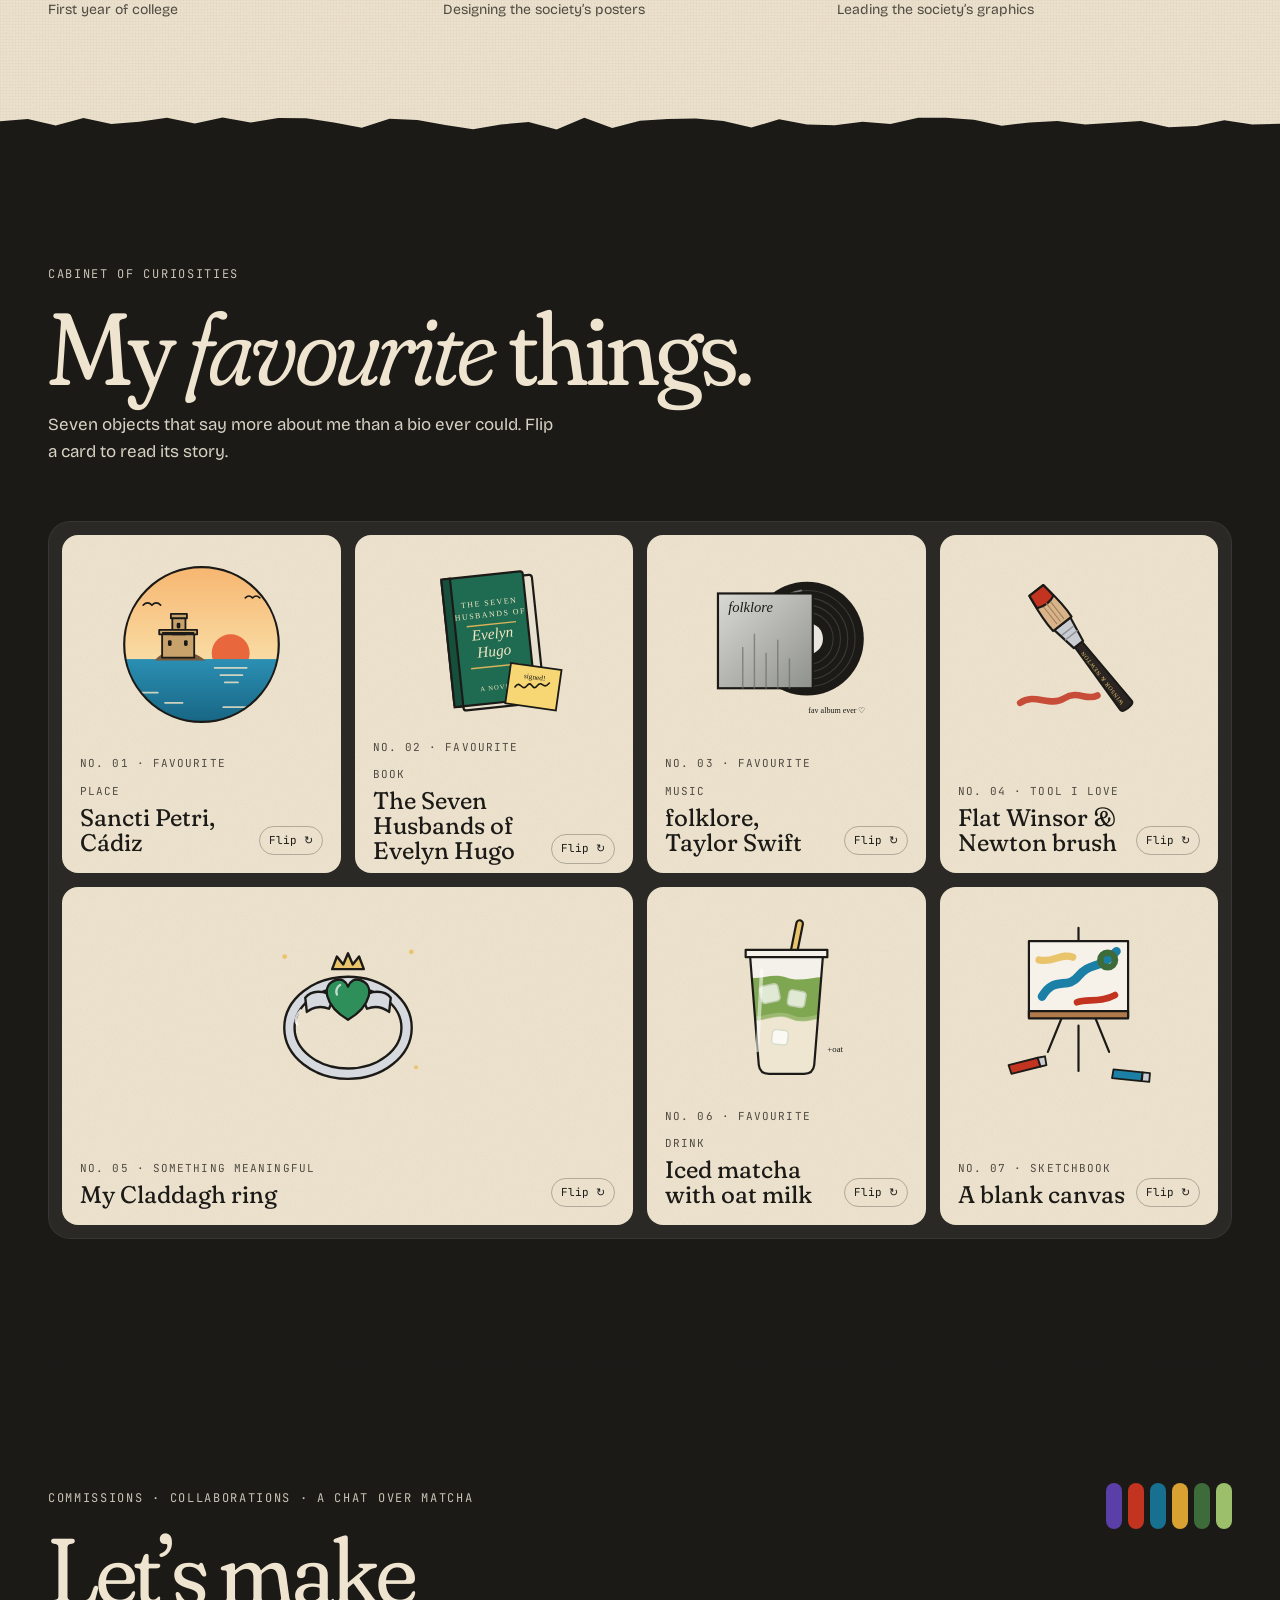
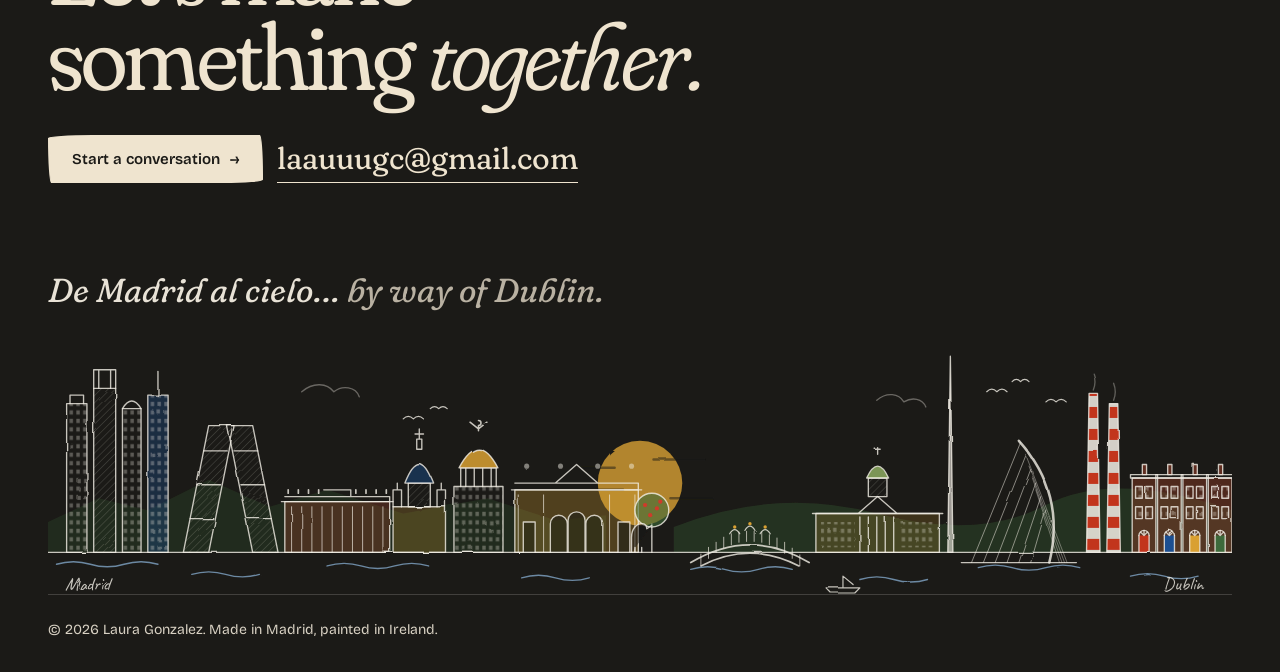
==== commit 3ac8a44d: "Speed up loading: image thumbnails with srcset, fonts loaded from the page head Co-Authored-By: Clau" ====
--- a/about.html
+++ b/about.html
@@ -7,6 +7,9 @@
   <meta name="description" content="About Laura Gonzalez, a Spanish painter, illustrator and designer living in Ireland.">
   <meta name="theme-color" content="#f3efe6">
   <link rel="icon" href="data:image/svg+xml,%3Csvg xmlns=%22http://www.w3.org/2000/svg%22 viewBox=%220 0 100 100%22%3E%3Cpath d=%22M50 6c24 0 44 16 44 42 0 28-22 46-46 46S6 76 6 50 26 6 50 6z%22 fill=%22%23c2341f%22/%3E%3Ctext x=%2250%22 y=%2266%22 font-size=%2246%22 text-anchor=%22middle%22 fill=%22%23f3efe6%22 font-family=%22Georgia,serif%22 font-style=%22italic%22%3Elg%3C/text%3E%3C/svg%3E">
+  <link rel="preconnect" href="https://fonts.googleapis.com">
+  <link rel="preconnect" href="https://fonts.gstatic.com" crossorigin>
+  <link rel="stylesheet" href="https://fonts.googleapis.com/css2?family=Fraunces:ital,opsz,wght,SOFT,WONK@0,9..144,300..700,0..100,0..1;1,9..144,300..700,0..100,0..1&amp;family=Instrument+Serif:ital@0;1&amp;family=Bricolage+Grotesque:opsz,wght@12..96,400;12..96,500;12..96,600;12..96,700&amp;family=JetBrains+Mono:wght@400;500&amp;family=Caveat:wght@500;700&amp;display=swap">
   <link rel="stylesheet" href="styles.css">
   <script src="data.js" defer></script>
   <script src="script.js" defer></script>
--- a/styles.css
+++ b/styles.css
@@ -1,6 +1,3 @@
-@import url('https://fonts.googleapis.com/css2?family=Fraunces:ital,opsz,wght,SOFT,WONK@0,9..144,300..700,0..100,0..1;1,9..144,300..700,0..100,0..1&display=swap');
-@import url('https://fonts.googleapis.com/css2?family=Instrument+Serif:ital@0;1&family=Bricolage+Grotesque:opsz,wght@12..96,400;12..96,500;12..96,600;12..96,700&family=JetBrains+Mono:wght@400;500&family=Caveat:wght@500;700&display=swap');
-
 /* =====================================================================
    Tokens
    ===================================================================== */
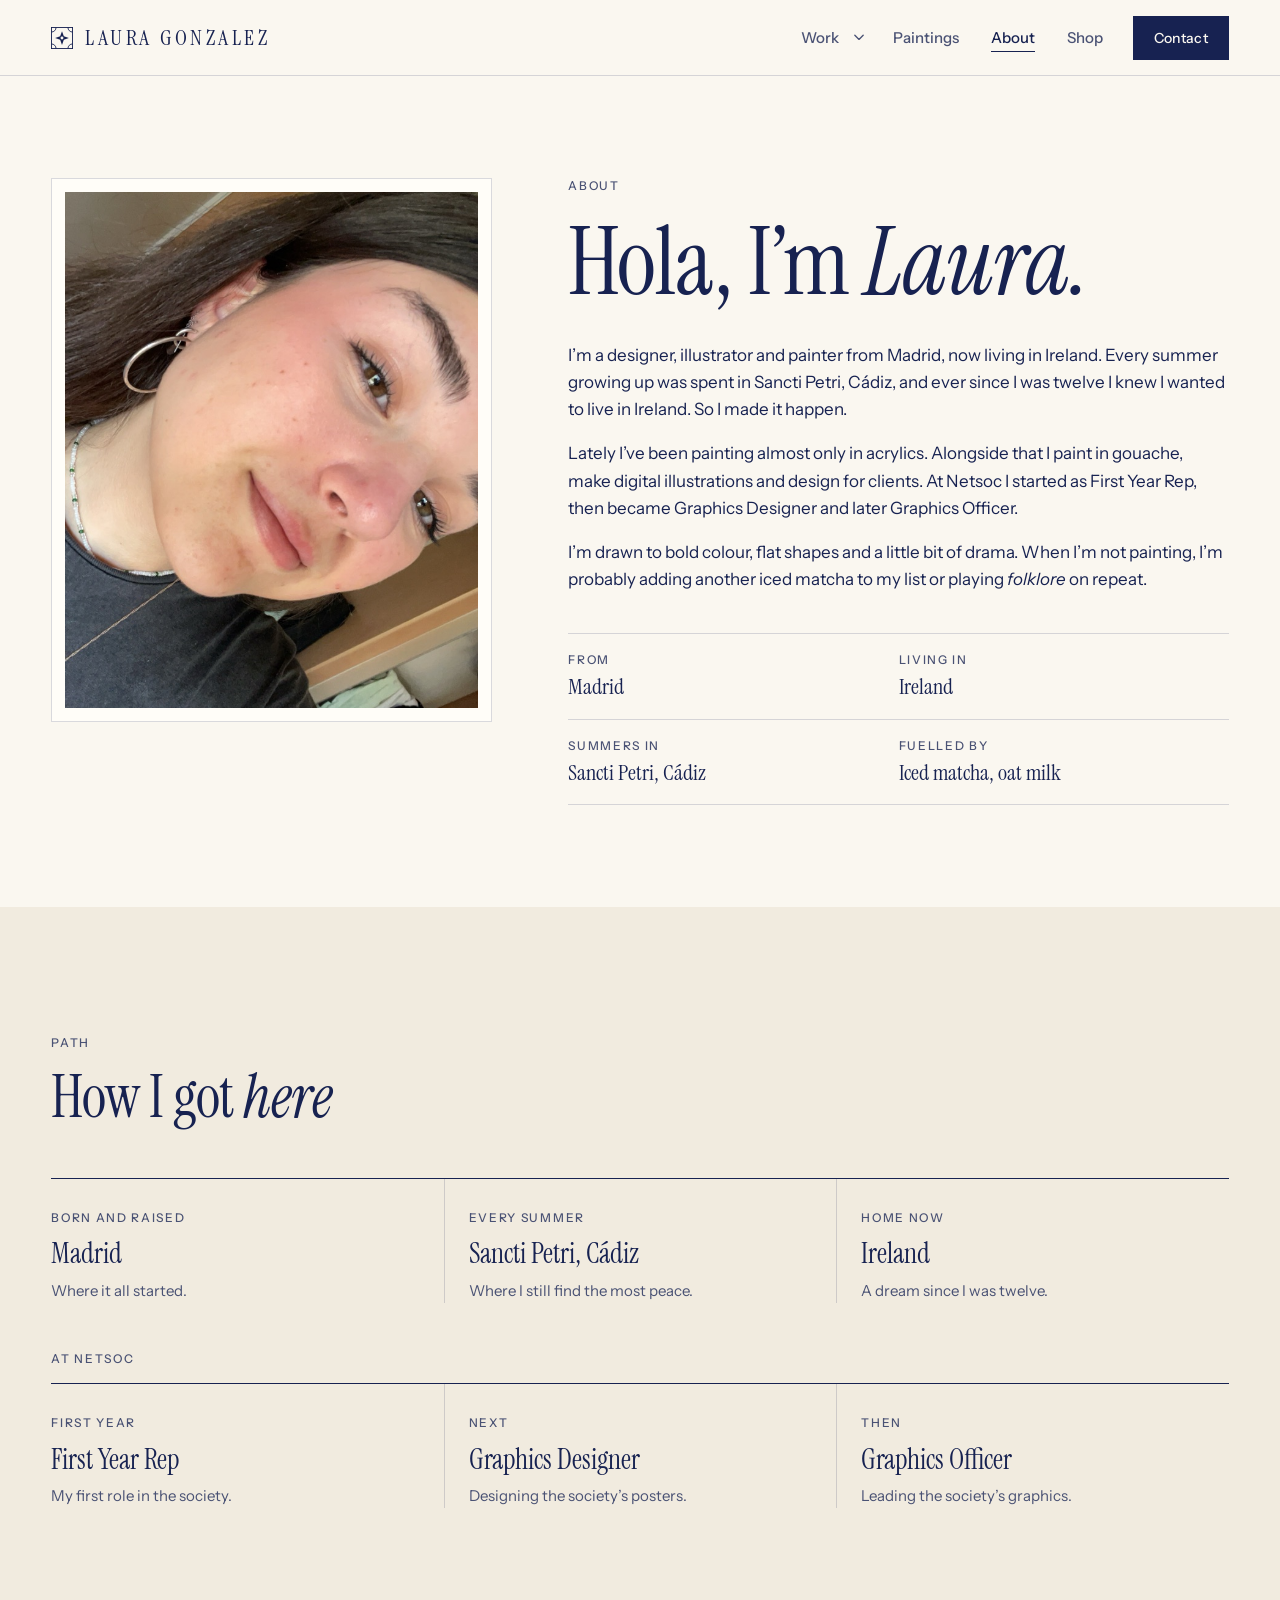
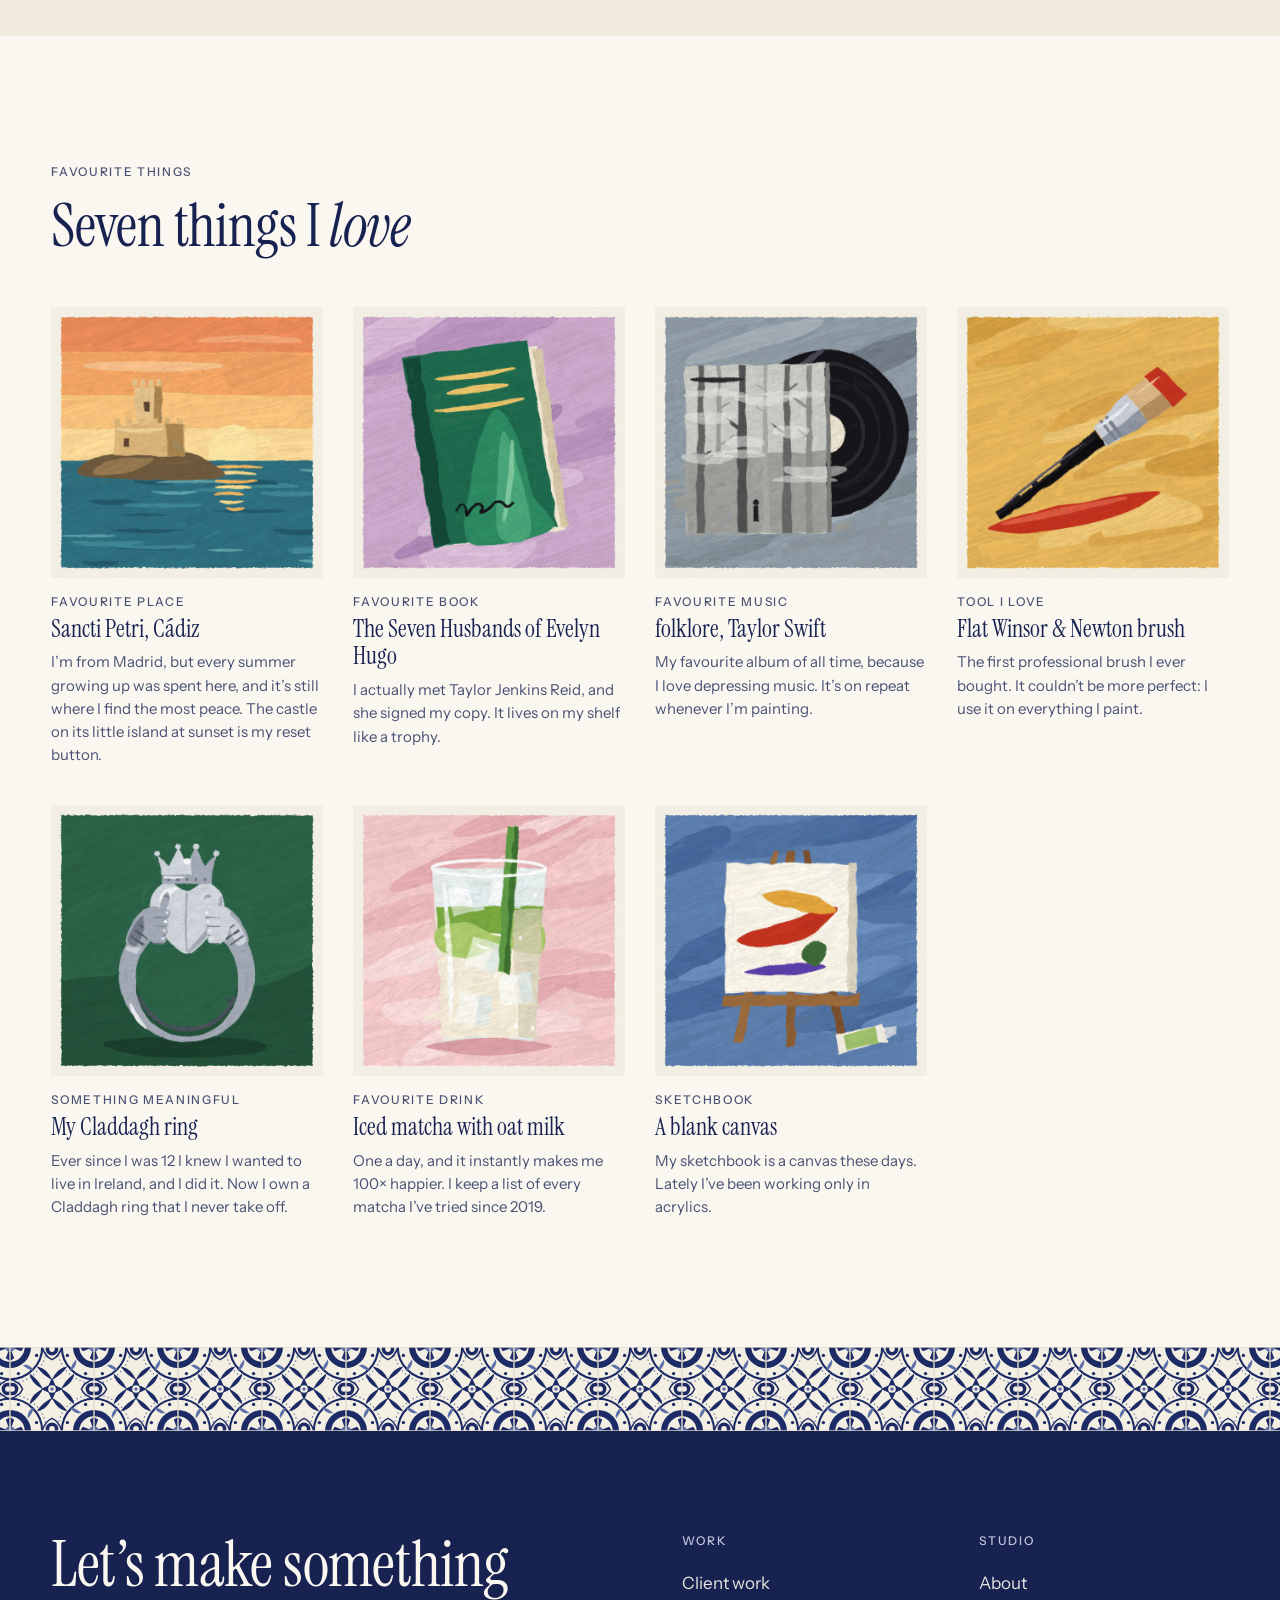
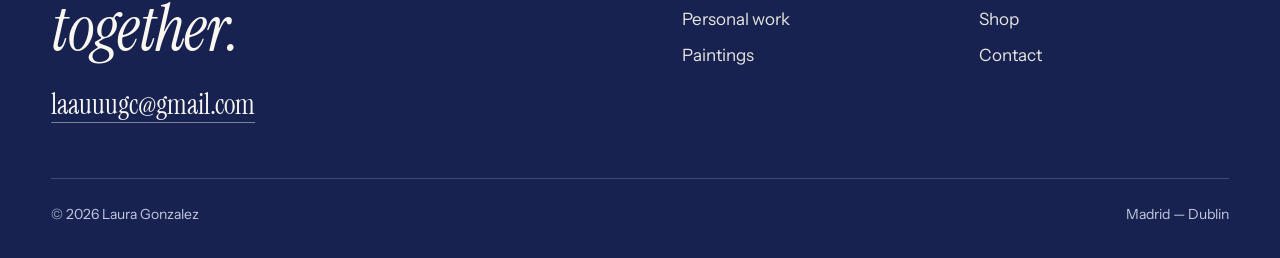
==== commit fe7d696a: "Redesign: editorial azulejo system, two typefaces, painted favourites Co-Authored-By: Claude Opus 5." ====
--- a/about.html
+++ b/about.html
@@ -4,61 +4,58 @@
   <meta charset="utf-8">
   <meta name="viewport" content="width=device-width, initial-scale=1">
   <title>About | Laura Gonzalez</title>
-  <meta name="description" content="About Laura Gonzalez, a Spanish painter, illustrator and designer living in Ireland.">
-  <meta name="theme-color" content="#f3efe6">
-  <link rel="icon" href="data:image/svg+xml,%3Csvg xmlns=%22http://www.w3.org/2000/svg%22 viewBox=%220 0 100 100%22%3E%3Cpath d=%22M50 6c24 0 44 16 44 42 0 28-22 46-46 46S6 76 6 50 26 6 50 6z%22 fill=%22%23c2341f%22/%3E%3Ctext x=%2250%22 y=%2266%22 font-size=%2246%22 text-anchor=%22middle%22 fill=%22%23f3efe6%22 font-family=%22Georgia,serif%22 font-style=%22italic%22%3Elg%3C/text%3E%3C/svg%3E">
+  <meta name="description" content="About Laura Gonzalez, a designer, illustrator and painter from Madrid living in Ireland.">
+  <meta name="theme-color" content="#faf7f0">
+  <link rel="icon" href="data:image/svg+xml,%3Csvg xmlns=%22http://www.w3.org/2000/svg%22 viewBox=%220 0 24 24%22%3E%3Crect width=%2224%22 height=%2224%22 fill=%22%23172251%22/%3E%3Cpath d=%22M12 4.5 14 10l5.5 2-5.5 2-2 5.5-2-5.5L4.5 12 10 10z%22 fill=%22%23faf7f0%22/%3E%3C/svg%3E">
   <link rel="preconnect" href="https://fonts.googleapis.com">
   <link rel="preconnect" href="https://fonts.gstatic.com" crossorigin>
-  <link rel="stylesheet" href="https://fonts.googleapis.com/css2?family=Fraunces:ital,opsz,wght,SOFT,WONK@0,9..144,300..700,0..100,0..1;1,9..144,300..700,0..100,0..1&amp;family=Instrument+Serif:ital@0;1&amp;family=Bricolage+Grotesque:opsz,wght@12..96,400;12..96,500;12..96,600;12..96,700&amp;family=JetBrains+Mono:wght@400;500&amp;family=Caveat:wght@500;700&amp;display=swap">
+  <link rel="stylesheet" href="https://fonts.googleapis.com/css2?family=Instrument+Sans:wght@400;500;600&amp;family=Instrument+Serif:ital@0;1&amp;display=swap">
   <link rel="stylesheet" href="styles.css">
   <script src="data.js" defer></script>
   <script src="script.js" defer></script>
 </head>
-<body data-page="about" data-pigment="about">
+<body data-page="about">
 <main id="main">
-  <section class="about-hero wrap">
-    <figure class="polaroid">
-      <div class="ph" data-src="images/web/portrait.jpg" data-alt="Portrait of Laura Gonzalez smiling, with dark hair and hoop earrings." data-eager></div>
-      <figcaption aria-hidden="true">hola!</figcaption>
-    </figure>
+  <section class="wrap about-grid">
+    <figure class="portrait"><img src="images/web/portrait.jpg" alt="Portrait of Laura Gonzalez smiling, with dark hair and hoop earrings." width="675" height="1200"></figure>
     <div>
-      <div data-plaque="about"></div>
-      <h1 class="display" style="margin-top:18px">Hola, I’m <em>Laura.</em></h1>
-      <div class="bio">
-        <p>I’m a painter, illustrator and designer from Madrid, now living in Ireland. Every summer growing up was spent in Sancti Petri, Cádiz, and ever since I was 12 I knew I wanted to live in Ireland. So I made it happen.</p>
-        <p>Lately I’ve been painting almost only in acrylics. Alongside that I make digital paintings and design for clients. At Netsoc I started as First Year Rep in my first year of college, then became Graphics Designer and later Graphics Officer. I’m drawn to bold colour, flat shapes and a little bit of drama.</p>
-        <p>When I’m not painting, I’m probably adding another iced matcha to my list or playing <em>folklore</em> on repeat.</p>
+      <p class="label">About</p>
+      <h1 class="display">Hola, I’m <em>Laura.</em></h1>
+      <div class="prose">
+        <p>I’m a designer, illustrator and painter from Madrid, now living in Ireland. Every summer growing up was spent in Sancti Petri, Cádiz, and ever since I was twelve I knew I wanted to live in Ireland. So I made it happen.</p>
+        <p>Lately I’ve been painting almost only in acrylics. Alongside that I paint in gouache, make digital illustrations and design for clients. At Netsoc I started as First Year Rep, then became Graphics Designer and later Graphics Officer.</p>
+        <p>I’m drawn to bold colour, flat shapes and a little bit of drama. When I’m not painting, I’m probably adding another iced matcha to my list or playing <em>folklore</em> on repeat.</p>
       </div>
-      <ul class="roles" aria-label="What I do">
-        <li class="role" style="background:var(--cerulean)">Painter</li>
-        <li class="role" style="background:var(--red)">Illustrator</li>
-        <li class="role" style="background:var(--violet)">Graphic designer</li>
-      </ul>
+      <dl class="facts-list">
+        <div><dt class="label">From</dt><dd>Madrid</dd></div>
+        <div><dt class="label">Living in</dt><dd>Ireland</dd></div>
+        <div><dt class="label">Summers in</dt><dd>Sancti Petri, Cádiz</dd></div>
+        <div><dt class="label">Fuelled by</dt><dd>Iced matcha, oat milk</dd></div>
+      </dl>
     </div>
   </section>
 
-  <section class="wrap" aria-label="Quick facts">
-    <dl class="notes">
-      <div><dt>From</dt><dd>Madrid</dd></div>
-      <div><dt>Summers in</dt><dd>Sancti Petri, Cádiz</dd></div>
-      <div><dt>Living in</dt><dd>Ireland</dd></div>
-      <div><dt>Fuelled by</dt><dd>Iced matcha, oat milk</dd></div>
-    </dl>
+  <section class="section alt" aria-labelledby="path-title">
+    <div class="wrap">
+      <div class="section-head"><div><p class="label">Path</p><h2 class="display" id="path-title">How I got <em>here</em></h2></div></div>
+      <ol class="timeline" aria-label="From Madrid to Ireland">
+        <li><span class="label">Born and raised</span><b>Madrid</b><p>Where it all started.</p></li>
+        <li><span class="label">Every summer</span><b>Sancti Petri, Cádiz</b><p>Where I still find the most peace.</p></li>
+        <li><span class="label">Home now</span><b>Ireland</b><p>A dream since I was twelve.</p></li>
+      </ol>
+      <p class="label timeline-title">At Netsoc</p>
+      <ol class="timeline" aria-label="My roles at Netsoc">
+        <li><span class="label">First year</span><b>First Year Rep</b><p>My first role in the society.</p></li>
+        <li><span class="label">Next</span><b>Graphics Designer</b><p>Designing the society’s posters.</p></li>
+        <li><span class="label">Then</span><b>Graphics Officer</b><p>Leading the society’s graphics.</p></li>
+      </ol>
+    </div>
   </section>
 
-  <section class="lines wrap" aria-labelledby="lines-title">
-    <h2 class="display" id="lines-title">Two <em>lines</em> that got me here</h2>
-    <p class="lede">Like the Madrid metro: every line has its stops.</p>
-    <div class="metro" data-line="route"></div>
-    <div class="metro" data-line="netsoc"></div>
-  </section>
-
-  <section class="cabinet-section on-dark" aria-labelledby="cab-title">
+  <section class="section" aria-labelledby="fav-title">
     <div class="wrap">
-      <p class="eyebrow">Cabinet of curiosities</p>
-      <h2 class="display" id="cab-title">My <em>favourite</em> things.</h2>
-      <p class="lede">Seven objects that say more about me than a bio ever could. Flip a card to read its story.</p>
-      <ul class="cabinet"></ul>
+      <div class="section-head"><div><p class="label">Favourite things</p><h2 class="display" id="fav-title">Seven things I <em>love</em></h2></div></div>
+      <ul class="favourites"></ul>
     </div>
   </section>
 </main>
--- a/styles.css
+++ b/styles.css
@@ -1,1023 +1,395 @@
 /* =====================================================================
-   Tokens
+   Laura Gonzalez — portfolio
+   One ink (navy), one paper, one tile. Instrument Serif + Instrument Sans.
    ===================================================================== */
+
 :root {
-  --canvas: #f3efe6;
-  --canvas-2: #ebe5d8;
-  --paper: #fbf9f4;
-  --ink: #1b1a17;
-  --ink-2: #4f4a42;
-  --line: rgba(27, 26, 23, .14);
-  --line-strong: rgba(27, 26, 23, .28);
-
-  --violet: #5b3fa8;
-  --red: #c2341f;
-  --cerulean: #17708f;
-  --ochre: #d9a032;
-  --ochre-ink: #7a5208;
-  --sap: #3e6b3a;
-  --matcha: #9cbf6b;
-  --cobalt: #1d4f91;   /* Madrid azulejo blue */
-  --tile: #f7f2e7;
-
-  --pigment: var(--ink);        /* each page overrides this */
-  --pigment-ink: #fff;
-
-  --serif: 'Instrument Serif', 'Times New Roman', serif;
-  --sans: 'Bricolage Grotesque', system-ui, sans-serif;
-  --mono: 'JetBrains Mono', ui-monospace, monospace;
-  --hand: 'Caveat', cursive;
-
-  --gutter: clamp(16px, 4vw, 48px);
-  --max: 1320px;
-  --radius: 14px;
-  --ease: cubic-bezier(.2, .8, .2, 1);
-  --ease-soft: cubic-bezier(.22, 1, .36, 1);
-
-  --texture: url("data:image/svg+xml,%3Csvg xmlns='http://www.w3.org/2000/svg' width='240' height='240'%3E%3Cfilter id='n'%3E%3CfeTurbulence type='fractalNoise' baseFrequency='.9' numOctaves='3' stitchTiles='stitch'/%3E%3CfeColorMatrix values='0 0 0 0 .1 0 0 0 0 .09 0 0 0 0 .07 0 0 0 .055 0'/%3E%3C/filter%3E%3Crect width='240' height='240' filter='url(%23n)'/%3E%3C/svg%3E");
-  --weave: repeating-linear-gradient(0deg, rgba(27,26,23,.018) 0 1px, transparent 1px 3px), repeating-linear-gradient(90deg, rgba(27,26,23,.018) 0 1px, transparent 1px 3px);
-}
-
-body[data-pigment="client"]    { --pigment: var(--violet);   --pigment-ink: #fff; }
-body[data-pigment="personal"]  { --pigment: var(--red);      --pigment-ink: #fff; }
-body[data-pigment="paintings"] { --pigment: var(--cerulean); --pigment-ink: #fff; }
-body[data-pigment="shop"]      { --pigment: var(--ochre);    --pigment-ink: var(--ink); }
-body[data-pigment="about"]     { --pigment: var(--sap);      --pigment-ink: #fff; }
-body[data-pigment="contact"]   { --pigment: var(--matcha);   --pigment-ink: var(--ink); }
-
-/* =====================================================================
-   Base
-   ===================================================================== */
+  --paper: #faf7f0;
+  --bone: #f1ebdf;
+  --mat: #ece5d6;
+  --white: #fffdf8;
+  --ink: #172251;
+  --ink-2: #4a5274;
+  --ink-3: #575f80;
+  --rule: rgba(23, 34, 81, .16);
+  --rule-strong: rgba(23, 34, 81, .5);
+  --saffron: #d99a2b;
+
+  --serif: 'Instrument Serif', Georgia, 'Times New Roman', serif;
+  --sans: 'Instrument Sans', system-ui, -apple-system, 'Segoe UI', sans-serif;
+
+  --tile: url("images/tiles/azulejo.svg");
+
+  --gutter: clamp(20px, 4vw, 56px);
+  --max: 1280px;
+  --edge: max(var(--gutter), calc((100vw - var(--max)) / 2));
+  --header: 76px;
+  --ease: cubic-bezier(.2, .7, .2, 1);
+}
+
+/* ---------- base ---------- */
 *, *::before, *::after { box-sizing: border-box; margin: 0; padding: 0; }
-html { scroll-behavior: smooth; -webkit-text-size-adjust: 100%; }
+html { -webkit-text-size-adjust: 100%; scroll-padding-top: calc(var(--header) + 16px); }
 body {
-  font-family: var(--sans);
-  font-size: 17px;
-  line-height: 1.6;
-  color: var(--ink);
-  background-color: var(--canvas);
-  background-image: var(--texture), var(--weave);
-  overflow-x: hidden;
-  -webkit-font-smoothing: antialiased;
-}
-a { color: inherit; text-decoration: none; }
+  background: var(--paper); color: var(--ink);
+  font: 400 17px/1.6 var(--sans);
+  -webkit-font-smoothing: antialiased; text-rendering: optimizeLegibility;
+}
 img, svg { display: block; max-width: 100%; }
-button { font: inherit; color: inherit; }
-ul { list-style: none; }
-::selection { background: var(--pigment); color: var(--pigment-ink); }
+img { height: auto; }
+a { color: inherit; }
+button, input, select, textarea { font: inherit; color: inherit; }
+ul, ol { list-style: none; }
+::selection { background: var(--ink); color: var(--paper); }
+main { overflow-x: clip; }
 
 .wrap { width: min(100% - 2 * var(--gutter), var(--max)); margin-inline: auto; }
-.eyebrow {
-  font-family: var(--mono); font-size: 12px; letter-spacing: .14em; text-transform: uppercase;
-  color: var(--ink-2); display: inline-flex; align-items: center; gap: 10px;
-}
-.eyebrow .chip { width: 14px; height: 14px; border-radius: 4px; background: var(--pigment); }
-.display {
-  font-family: var(--serif); font-weight: 400; letter-spacing: -.02em; line-height: .9;
-}
+.sr-only { position: absolute !important; width: 1px; height: 1px; padding: 0; margin: -1px; overflow: hidden; clip: rect(0 0 0 0); white-space: nowrap; border: 0; }
+
+:focus { outline: none; }
+:focus-visible { outline: 2px solid var(--ink); outline-offset: 4px; }
+.on-ink :focus-visible { outline-color: var(--paper); }
+
+.skip-link {
+  position: fixed; top: 12px; left: 12px; z-index: 300; padding: 10px 16px;
+  background: var(--ink); color: var(--paper); font-weight: 500; text-decoration: none;
+  transform: translateY(-200%); transition: transform .2s;
+}
+.skip-link:focus { transform: none; }
+
+/* ---------- type ---------- */
+.label {
+  font: 500 12px/1.4 var(--sans); letter-spacing: .14em; text-transform: uppercase; color: var(--ink-2);
+}
+.display { font-family: var(--serif); font-weight: 400; line-height: 1; letter-spacing: -.01em; }
 .display em { font-style: italic; }
-.hand { font-family: var(--hand); font-weight: 600; }
-
-/* Image slot: shows a soft primed-canvas box until the image loads */
-.ph {
-  position: relative; overflow: hidden;
-  background: var(--canvas-2) var(--texture);
-}
-.ph::after {
-  content: attr(data-label); position: absolute; inset: 0; display: grid; place-items: center;
-  font: 500 11px var(--mono); letter-spacing: .08em; color: #8a8378; text-align: center; padding: 8px;
-}
-.ph img { position: absolute; inset: 0; width: 100%; height: 100%; object-fit: cover; z-index: 1; }
-.ph.loaded::after { display: none; }
-
-/* Buttons */
+h1.display { font-size: clamp(52px, 7.4vw, 112px); }
+h2.display { font-size: clamp(38px, 4.6vw, 68px); }
+.lede { font-size: clamp(18px, 1.5vw, 21px); line-height: 1.55; color: var(--ink-2); max-width: 46ch; }
+.prose p { max-width: 62ch; }
+.prose p + p { margin-top: 1em; }
+
+.link {
+  text-decoration: underline; text-decoration-thickness: 1px; text-underline-offset: .28em;
+  text-decoration-color: var(--rule-strong); transition: text-decoration-color .2s;
+}
+.link:hover { text-decoration-color: currentColor; }
+.arrow-link { display: inline-flex; align-items: center; gap: 10px; min-height: 44px; font-weight: 500; text-decoration: none; }
+.arrow-link::after { content: '→'; transition: transform .25s var(--ease); }
+.arrow-link:hover::after { transform: translateX(4px); }
+.arrow-link span { text-decoration: underline; text-decoration-thickness: 1px; text-underline-offset: .3em; text-decoration-color: var(--rule-strong); }
+
+/* ---------- buttons ---------- */
 .btn {
-  display: inline-flex; align-items: center; gap: 10px; min-height: 48px;
-  padding: 12px 22px; border-radius: 999px; border: 1.5px solid var(--ink);
-  font: 600 15px var(--sans); background: var(--ink); color: var(--canvas); cursor: pointer;
-  transition: transform .25s var(--ease), background-color .2s, color .2s;
-}
-.btn:hover { transform: translateY(-2px); background: var(--pigment); border-color: var(--pigment); color: var(--pigment-ink); }
+  display: inline-flex; align-items: center; justify-content: center; gap: 10px; min-height: 48px;
+  padding: 12px 24px; border: 1px solid var(--ink); background: var(--ink); color: var(--paper);
+  font: 500 15px/1 var(--sans); letter-spacing: .02em; text-decoration: none; cursor: pointer;
+  transition: background-color .2s, color .2s, border-color .2s;
+}
+.btn:hover { background: #24337a; border-color: #24337a; }
 .btn.ghost { background: transparent; color: var(--ink); }
-.btn .arrow { transition: transform .25s var(--ease); }
-.btn:hover .arrow { transform: translateX(4px); }
-
-.link-underline {
-  background: linear-gradient(currentColor, currentColor) 0 100% / 100% 1.5px no-repeat;
-  transition: background-size .3s var(--ease);
-}
-.link-underline:hover { background-size: 0 1.5px; background-position: 100% 100%; }
-
-/* =====================================================================
-   Accessibility helpers
-   ===================================================================== */
-.skip-link {
-  position: fixed; top: 12px; left: 12px; z-index: 300;
-  background: var(--ink); color: var(--canvas); padding: 10px 16px; border-radius: 8px;
-  font: 600 14px var(--sans); transform: translateY(-180%); transition: transform .2s;
-}
-.skip-link:focus { transform: none; }
-.sr-only {
-  position: absolute !important; width: 1px; height: 1px; padding: 0; margin: -1px;
-  overflow: hidden; clip: rect(0 0 0 0); white-space: nowrap; border: 0;
-}
-:focus { outline: none; }
-:focus-visible { outline: 3px solid var(--ink); outline-offset: 3px; border-radius: 6px; }
-.on-dark :focus-visible { outline-color: var(--canvas); }
-
-/* =====================================================================
-   Header & navigation
-   ===================================================================== */
+.btn.ghost:hover { background: var(--ink); color: var(--paper); }
+.on-ink .btn { background: var(--paper); color: var(--ink); border-color: var(--paper); }
+.on-ink .btn:hover { background: var(--saffron); border-color: var(--saffron); }
+
+/* ---------- header ---------- */
 .site-header {
-  position: fixed; inset: 0 0 auto 0; z-index: 100; height: 72px;
-  display: flex; align-items: center; gap: 24px; padding-inline: var(--gutter);
-  transition: background-color .3s, box-shadow .3s;
-}
-.site-header.scrolled {
-  background: rgba(243, 239, 230, .9);
-  -webkit-backdrop-filter: blur(10px) saturate(1.2); backdrop-filter: blur(10px) saturate(1.2);
-  box-shadow: 0 1px 0 var(--line);
+  position: sticky; top: 0; z-index: 100; height: var(--header);
+  display: flex; align-items: center; gap: 32px; padding-inline: var(--edge);
+  background: var(--paper); border-bottom: 1px solid var(--rule);
 }
 .wordmark {
-  font-family: var(--serif); font-size: 27px; line-height: 1; letter-spacing: -.01em;
-  display: inline-flex; align-items: center; gap: 10px; padding: 6px 0; white-space: nowrap;
-}
-.wordmark em { font-style: italic; }
-.wordmark .blob {
-  width: 18px; height: 18px; border-radius: 46% 54% 40% 60% / 55% 40% 60% 45%;
-  background: var(--pigment); transition: border-radius .6s var(--ease), transform .6s var(--ease);
-}
-.wordmark:hover .blob { border-radius: 60% 40% 55% 45% / 40% 60% 45% 55%; transform: rotate(90deg); }
-
+  display: inline-flex; align-items: center; gap: 12px; text-decoration: none;
+  font: 400 22px/1 var(--serif); letter-spacing: .16em; text-transform: uppercase; white-space: nowrap;
+}
+.wordmark .mark { width: 22px; height: 22px; flex: none; }
 .nav { margin-left: auto; }
-.nav > ul { display: flex; align-items: center; gap: 6px; }
+.nav > ul { display: flex; align-items: center; gap: 4px; }
 .nav-link {
-  position: relative; display: inline-flex; align-items: baseline; gap: 6px;
-  padding: 10px 12px; font-weight: 500; font-size: 15px; border-radius: 999px;
-  transition: background-color .2s;
-}
-.nav-link small { font-family: var(--mono); font-size: 10px; color: var(--ink-2); }
-.nav-link:hover { background: rgba(27,26,23,.06); }
-.nav-link[aria-current]::after {
-  content: ''; position: absolute; left: 10px; right: 10px; bottom: 2px; height: 7px;
-  background: var(--pigment);
-  -webkit-mask: url("data:image/svg+xml,%3Csvg xmlns='http://www.w3.org/2000/svg' viewBox='0 0 100 10' preserveAspectRatio='none'%3E%3Cpath d='M2 6c12-4 22 1 34-1s20-3 32-1 20 2 30-1' fill='none' stroke='black' stroke-width='4' stroke-linecap='round'/%3E%3C/svg%3E") center / 100% 100% no-repeat;
-          mask: url("data:image/svg+xml,%3Csvg xmlns='http://www.w3.org/2000/svg' viewBox='0 0 100 10' preserveAspectRatio='none'%3E%3Cpath d='M2 6c12-4 22 1 34-1s20-3 32-1 20 2 30-1' fill='none' stroke='black' stroke-width='4' stroke-linecap='round'/%3E%3C/svg%3E") center / 100% 100% no-repeat;
-}
-.nav-cta { margin-left: 8px; }
-.nav-cta .btn { min-height: 42px; padding: 8px 18px; font-size: 14px; }
-
-/* Header sitting on top of a project's coloured banner */
-body[data-page="project"] .site-header:not(.scrolled) .wordmark,
-body[data-page="project"] .site-header:not(.scrolled) .nav-link,
-body[data-page="project"] .site-header:not(.scrolled) .sub-toggle,
-body[data-page="project"] .site-header:not(.scrolled) .menu-btn { color: var(--pigment-ink); border-color: currentColor; }
-body[data-page="project"] .site-header:not(.scrolled) .nav-link small { color: inherit; opacity: .75; }
-body[data-page="project"] .site-header:not(.scrolled) .nav-link:hover,
-body[data-page="project"] .site-header:not(.scrolled) .sub-toggle:hover { background: rgba(255,255,255,.14); }
-body[data-page="project"] .site-header:not(.scrolled) .blob { background: var(--pigment-ink); }
-body[data-page="project"] .site-header:not(.scrolled) :focus-visible { outline-color: var(--pigment-ink); }
-
-/* Works dropdown */
+  position: relative; display: inline-flex; align-items: center; min-height: 44px; padding: 0 14px;
+  font-size: 15px; font-weight: 500; text-decoration: none; color: var(--ink-2); transition: color .2s;
+}
+.nav-link:hover, .nav-link[aria-current] { color: var(--ink); }
+.nav-link[aria-current]::after { content: ''; position: absolute; left: 14px; right: 14px; bottom: 8px; height: 1px; background: var(--ink); }
+.nav-cta { margin-left: 12px; }
+.nav-cta .btn { min-height: 44px; padding: 10px 20px; font-size: 14px; }
+
 .has-sub { position: relative; display: flex; align-items: center; }
 .has-sub .nav-link { padding-right: 4px; }
-.sub-toggle {
-  width: 30px; height: 30px; display: grid; place-items: center; border-radius: 50%;
-  background: none; border: 0; cursor: pointer; transition: background-color .2s;
-}
-.sub-toggle:hover { background: rgba(27,26,23,.06); }
-.sub-toggle svg { width: 11px; transition: transform .25s var(--ease); }
+.sub-toggle { width: 32px; height: 44px; display: grid; place-items: center; border: 0; background: none; cursor: pointer; color: var(--ink-2); }
+.sub-toggle svg { width: 10px; transition: transform .2s; }
 .has-sub.open .sub-toggle svg { transform: rotate(180deg); }
 .sub {
-  position: absolute; top: calc(100% + 12px); left: -8px; width: 300px; padding: 8px;
-  background: var(--paper); border: 1px solid var(--line); border-radius: 18px;
-  box-shadow: 0 24px 48px -18px rgba(27,26,23,.3);
-  opacity: 0; visibility: hidden; transform: translateY(-6px);
-  transition: opacity .18s, transform .18s var(--ease), visibility 0s .18s;
-}
-.sub::before { content: ''; position: absolute; left: 0; right: 0; top: -14px; height: 14px; }
-.has-sub.open .sub { opacity: 1; visibility: visible; transform: none; transition: opacity .18s, transform .18s var(--ease), visibility 0s; }
-.sub a {
-  display: grid; grid-template-columns: 38px 1fr; gap: 2px 12px; align-items: center;
-  padding: 10px; border-radius: 12px; transition: background-color .15s;
-}
-.sub a:hover, .sub a[aria-current] { background: var(--canvas); }
-.sub .sw { grid-row: span 2; width: 38px; height: 38px; border-radius: 10px; }
-.sub .t { font-weight: 600; font-size: 15px; line-height: 1.2; }
-.sub .d { font-size: 13px; color: var(--ink-2); line-height: 1.3; }
-
+  position: absolute; top: calc(100% + 14px); left: 0; width: 280px; padding: 8px;
+  background: var(--white); border: 1px solid var(--rule); box-shadow: 0 20px 40px -24px rgba(23, 34, 81, .35);
+  opacity: 0; visibility: hidden; transform: translateY(-4px);
+  transition: opacity .16s, transform .16s var(--ease), visibility 0s .16s;
+}
+.sub::before { content: ''; position: absolute; left: 0; right: 0; top: -15px; height: 15px; }
+.has-sub.open .sub { opacity: 1; visibility: visible; transform: none; transition: opacity .16s, transform .16s var(--ease), visibility 0s; }
+.sub a { display: block; padding: 12px 14px; text-decoration: none; }
+.sub a:hover, .sub a[aria-current] { background: var(--bone); }
+.sub .t { display: block; font-weight: 500; }
+.sub .d { display: block; font-size: 14px; color: var(--ink-2); }
 .menu-btn { display: none; }
 
-/* =====================================================================
-   Page transition: a brush stroke of the next page's pigment
-   ===================================================================== */
-.wipe {
-  position: fixed; inset: -10vh -30vw; z-index: 400; pointer-events: none;
-  display: none;
-}
-.wipe svg { width: 100%; height: 100%; }
-.wipe path { fill: var(--wipe, var(--ink)); }
-.wipe.in, .wipe.out { display: block; }
-.wipe.in  { animation: wipeIn .42s var(--ease) forwards; }
-.wipe.out { animation: wipeOut .55s var(--ease) forwards; }
-@keyframes wipeIn  { from { transform: translateX(-105%) skewX(-8deg); } to { transform: translateX(0) skewX(-8deg); } }
-@keyframes wipeOut { from { transform: translateX(0) skewX(-8deg); } to { transform: translateX(105%) skewX(-8deg); } }
-
-/* =====================================================================
-   Home — hero
-   ===================================================================== */
-.hero {
-  position: relative; min-height: 100svh; padding: 120px var(--gutter) 110px;
-  display: grid; grid-template-columns: 1.1fr .9fr; align-items: center; gap: 24px;
-  overflow: hidden; isolation: isolate;
-}
-.paint-layer { position: absolute; inset: 0; z-index: -1; touch-action: auto; }
-.hero.painting-on .paint-layer { cursor: crosshair; }
-.hero-copy { position: relative; z-index: 2; pointer-events: none; }
-.hero-copy a, .hero-copy button { pointer-events: auto; }
-.hero h1 { font-size: clamp(76px, 14.5vw, 232px); }
-.hero h1 span { display: block; }
-.hero h1 em { padding-left: .5em; }
-.hero-intro { max-width: 34ch; font-size: clamp(18px, 1.6vw, 22px); line-height: 1.45; margin-top: 28px; }
-.hero-intro .hand { font-size: 1.35em; color: var(--red); }
-.hero-meta { display: flex; flex-wrap: wrap; gap: 10px 22px; margin-top: 26px; }
-.hero-actions { display: flex; flex-wrap: wrap; gap: 12px; margin-top: 32px; }
-
-.prints { position: relative; height: min(76vh, 680px); z-index: 1; }
-.print {
-  position: absolute; background: var(--paper); padding: 10px 10px 34px;
-  box-shadow: 0 18px 40px -16px rgba(27,26,23,.45), 0 2px 4px rgba(27,26,23,.08);
-  transform: rotate(var(--r)); transition: transform .45s var(--ease), box-shadow .45s;
-  opacity: 0; animation: printIn .9s var(--ease) forwards; animation-delay: var(--d);
-}
-.print:hover, .print:focus-visible { transform: rotate(0) scale(1.06); z-index: 5; box-shadow: 0 30px 60px -20px rgba(27,26,23,.5); }
-.print .ph { width: 100%; height: 100%; }
-.print figcaption {
-  position: absolute; left: 12px; right: 12px; bottom: 8px; font-family: var(--hand); font-size: 18px; line-height: 1;
-  white-space: nowrap; overflow: hidden; text-overflow: ellipsis;
-}
-.print::before { /* tape */
-  content: ''; position: absolute; top: -12px; left: 50%; width: 70px; height: 24px; z-index: 2;
-  transform: translateX(-50%) rotate(-3deg); background: rgba(240, 226, 190, .75);
-  box-shadow: 0 1px 2px rgba(0,0,0,.08);
-}
-@keyframes printIn { from { opacity: 0; transform: translateY(30px) rotate(calc(var(--r) * -1)); } to { opacity: 1; transform: rotate(var(--r)); } }
-
-.palette {
-  position: absolute; left: var(--gutter); bottom: 28px; z-index: 3;
-  display: flex; align-items: center; gap: 10px; flex-wrap: wrap;
-  padding: 8px 10px 8px 14px; border-radius: 999px; background: var(--paper);
-  border: 1px solid var(--line); box-shadow: 0 10px 30px -14px rgba(27,26,23,.35);
-}
-.palette .label { font-family: var(--mono); font-size: 11px; letter-spacing: .1em; text-transform: uppercase; color: var(--ink-2); }
-.palette .swatches { display: flex; gap: 4px; }
-.palette .swatch {
-  width: 30px; height: 30px; border-radius: 50%; border: 2px solid var(--paper); cursor: pointer;
-  background: var(--c); box-shadow: 0 0 0 1px var(--line); transition: transform .2s var(--ease);
-}
-.palette .swatch:hover { transform: scale(1.12); }
-.palette .swatch[aria-pressed="true"] { box-shadow: 0 0 0 2px var(--ink); transform: scale(1.12); }
-.palette .wash {
-  border: 0; background: none; cursor: pointer; font: 500 13px var(--sans); padding: 6px 10px; border-radius: 999px;
-}
-.palette .wash:hover { background: var(--canvas); }
-
-/* Marquee */
-.marquee {
-  background: var(--ink); color: var(--canvas); overflow: hidden; padding: 18px 0;
-  border-block: 1px solid var(--ink);
-}
-.marquee-track { display: flex; width: max-content; animation: marquee 38s linear infinite; }
-.marquee:hover .marquee-track { animation-play-state: paused; }
-.marquee span { font-family: var(--serif); font-size: clamp(28px, 4vw, 52px); white-space: nowrap; padding-right: .6em; }
-.marquee span em { font-style: italic; }
-.marquee i { font-style: normal; display: inline-block; margin-right: .6em; color: var(--matcha); }
-@keyframes marquee { to { transform: translateX(-50%); } }
-
-/* =====================================================================
-   Home — the deck of pigment cards
-   ===================================================================== */
-.deck-section { padding: clamp(80px, 12vw, 150px) 0 clamp(60px, 9vw, 120px); text-align: center; }
-.deck-section h2 { font-size: clamp(48px, 8vw, 120px); }
-.deck-section .lede { color: var(--ink-2); max-width: 46ch; margin: 18px auto 0; }
-.deck {
-  display: flex; justify-content: center; margin-top: 70px; padding: 0 var(--gutter);
-  perspective: 1200px;
-}
-.pcard {
-  --c: var(--ink); --ci: #fff;
-  position: relative; flex: 0 0 auto; width: clamp(150px, 15vw, 210px); aspect-ratio: 5 / 7.3;
-  margin-inline: -18px; border-radius: 16px; overflow: hidden;
-  background: var(--paper); border: 1px solid var(--line);
-  box-shadow: 0 20px 40px -22px rgba(27,26,23,.5);
-  transform: translateX(calc(var(--t, 0) * var(--spread, 0px))) translateY(var(--y, 0)) rotate(var(--r, 0deg));
-  transform-origin: 50% 120%;
-  transition: transform .95s var(--ease-soft), box-shadow .95s var(--ease-soft), opacity .6s;
-  will-change: transform;
-  display: flex; flex-direction: column; text-align: left;
-}
-.deck:hover, .deck:focus-within { --spread: 16px; }
-.pcard:hover, .pcard:focus-visible {
-  transform: translateX(calc(var(--t, 0) * var(--spread, 0px))) translateY(-28px) rotate(0deg) scale(1.03);
-  z-index: 10 !important; box-shadow: 0 40px 60px -26px rgba(27,26,23,.5); transition-duration: .8s;
-}
-.deck.undealt .pcard { opacity: 0; transform: translateY(140px) rotate(calc(var(--r, 0deg) * 3)); }
-.deck.dealt .pcard { transition: transform 1.2s var(--ease-soft) calc(var(--i) * 90ms), opacity .7s ease calc(var(--i) * 90ms); }
-.pcard .face {
-  position: relative; flex: 1; background: var(--c) var(--texture); color: var(--ci);
-  padding: 14px; display: flex; flex-direction: column; justify-content: space-between;
-}
-.pcard .num { font-family: var(--mono); font-size: 12px; display: flex; justify-content: space-between; }
-.pcard .title { font-family: var(--serif); font-size: clamp(28px, 2.6vw, 38px); line-height: .95; }
-.pcard .title em { font-style: italic; display: block; }
-.pcard .num .suit { width: 18px; height: 18px; }
-.pcard .big-suit { position: absolute; right: -18%; top: 22%; width: 74%; color: var(--ci); opacity: .2; transition: transform 1.2s var(--ease-soft); }
-.pcard:hover .big-suit { transform: rotate(-12deg) scale(1.06); }
-.pcard .stroke {
-  position: absolute; right: -20px; top: 38%; width: 120%; height: 40px; opacity: .22;
-  background: var(--ci);
-  -webkit-mask: url("data:image/svg+xml,%3Csvg xmlns='http://www.w3.org/2000/svg' viewBox='0 0 200 40' preserveAspectRatio='none'%3E%3Cpath d='M4 24c30-14 60 6 92-6s60-4 100-8v14c-36 6-70-2-100 8S30 40 4 34z'/%3E%3C/svg%3E") center / 100% 100% no-repeat;
-          mask: url("data:image/svg+xml,%3Csvg xmlns='http://www.w3.org/2000/svg' viewBox='0 0 200 40' preserveAspectRatio='none'%3E%3Cpath d='M4 24c30-14 60 6 92-6s60-4 100-8v14c-36 6-70-2-100 8S30 40 4 34z'/%3E%3C/svg%3E") center / 100% 100% no-repeat;
-}
-.pcard .spec { padding: 10px 14px 12px; background: var(--paper); }
-.pcard .spec b { display: block; font: 600 13px var(--sans); }
-.pcard .spec span { font-family: var(--mono); font-size: 11px; color: var(--ink-2); }
-.deck-note { font-family: var(--hand); font-size: 26px; margin-top: 46px; transform: rotate(-3deg); display: inline-block; color: var(--ink-2); }
-
-/* Selected work */
-.selected { padding-bottom: clamp(80px, 10vw, 140px); }
-.section-head { display: flex; align-items: end; justify-content: space-between; gap: 24px; flex-wrap: wrap; margin-bottom: 40px; }
-.section-head h2 { font-size: clamp(44px, 6vw, 88px); }
-.feature-grid { display: grid; grid-template-columns: 1fr 1fr; gap: 48px 28px; }
-.feature-grid .work-card:first-child { grid-column: 1 / -1; }
-.feature-grid .work-card:first-child .work-media { aspect-ratio: 2.39 / 1; }
-.feature-grid .work-card .work-media { aspect-ratio: 4 / 3; }
-.work-media .ph { background: transparent; }
-
-/* =====================================================================
-   Page heads (inner pages)
-   ===================================================================== */
-.page-head { padding: 140px 0 50px; position: relative; }
-.page-head h1 { font-size: clamp(64px, 11vw, 168px); margin-top: 18px; }
-.page-head .lede { max-width: 52ch; font-size: clamp(17px, 1.4vw, 20px); color: var(--ink-2); margin-top: 22px; }
-.page-head .swatch-strip {
-  position: absolute; right: 0; top: 140px; width: clamp(90px, 14vw, 190px); aspect-ratio: 1;
-  background: var(--pigment) var(--texture); border-radius: 44% 56% 48% 52% / 52% 44% 56% 48%;
-  display: grid; place-items: center; text-align: center; color: var(--pigment-ink);
-  font-family: var(--mono); font-size: 11px; letter-spacing: .08em; line-height: 1.5; padding: 10px;
-  animation: blob 12s ease-in-out infinite alternate;
-}
-@keyframes blob { 50% { border-radius: 58% 42% 40% 60% / 42% 58% 44% 56%; } }
-
-.tabs { display: inline-flex; gap: 4px; padding: 5px; border-radius: 999px; background: var(--paper); border: 1px solid var(--line); margin-top: 30px; }
-.tabs a { padding: 10px 18px; border-radius: 999px; font-weight: 500; font-size: 15px; transition: background-color .2s, color .2s; }
-.tabs a:hover { background: var(--canvas); }
-.tabs a[aria-current] { background: var(--pigment); color: var(--pigment-ink); }
-.tabs a .n { font-family: var(--mono); font-size: 11px; margin-left: 4px; }
-
-/* =====================================================================
-   Work grid & cards
-   ===================================================================== */
-.work-grid { display: grid; grid-template-columns: repeat(3, 1fr); gap: 48px 28px; padding-bottom: 120px; }
-.work-grid .work-card:nth-child(3n + 2) { margin-top: 70px; }
-.work-card { display: block; position: relative; }
-.work-media {
-  position: relative; aspect-ratio: 4 / 5; border-radius: var(--radius); overflow: hidden;
-  background: var(--canvas-2);
-}
-.work-media .ph { position: absolute; inset: 0; }
-.work-media img { transition: transform .8s var(--ease); }
-.work-media::after {
-  content: 'View project →'; position: absolute; left: 14px; bottom: 14px; z-index: 2;
-  padding: 8px 14px; border-radius: 999px; background: var(--paper); color: var(--ink);
-  font: 600 14px var(--sans); transform: translateY(12px); opacity: 0;
-  transition: transform .35s var(--ease), opacity .35s;
-}
-.work-card:hover .work-media img, .work-card:focus-visible .work-media img { transform: scale(1.05); }
-.work-card:hover .work-media::after, .work-card:focus-visible .work-media::after { transform: none; opacity: 1; }
-.work-info { display: grid; grid-template-columns: auto 1fr; gap: 2px 14px; margin-top: 16px; }
-.work-info .idx { font-family: var(--mono); font-size: 12px; color: var(--ink-2); padding-top: 8px; grid-row: span 3; }
-.work-info h3 { font-family: var(--serif); font-weight: 400; font-size: clamp(26px, 2.2vw, 32px); line-height: 1.05; }
-.work-info .meta { font-size: 14px; color: var(--ink-2); }
-.tags { display: flex; flex-wrap: wrap; gap: 6px; margin-top: 8px; }
-.tag { font-family: var(--mono); font-size: 11px; padding: 4px 9px; border-radius: 999px; border: 1px solid var(--line-strong); }
-
-/* =====================================================================
-   Project page
-   ===================================================================== */
-.project-hero {
-  background: var(--pigment) var(--texture); color: var(--pigment-ink);
-  padding: 130px 0 70px; position: relative; overflow: hidden;
-}
-.project-hero .crumbs { font-family: var(--mono); font-size: 12px; letter-spacing: .1em; text-transform: uppercase; display: flex; gap: 10px; flex-wrap: wrap; }
-.project-hero .crumbs a { padding: 6px 0; }
-.project-hero .crumbs a:hover { text-decoration: underline; text-underline-offset: 3px; }
-.project-hero h1 { font-size: clamp(52px, 8.5vw, 132px); margin-top: 26px; max-width: 14ch; }
-.project-hero .summary { font-size: clamp(18px, 1.6vw, 23px); margin-top: 22px; max-width: 40ch; opacity: .92; }
-.project-hero .big-num {
-  position: absolute; right: var(--gutter); bottom: -0.18em; font-family: var(--serif); font-style: italic;
-  font-size: clamp(160px, 26vw, 400px); line-height: 1; opacity: .14; pointer-events: none;
-}
-.project-body { display: grid; grid-template-columns: 300px 1fr; gap: clamp(30px, 6vw, 90px); padding: 70px 0; }
-.facts { align-self: start; position: sticky; top: 100px; border-top: 1.5px solid var(--ink); }
-.facts div { padding: 14px 0; border-bottom: 1px solid var(--line); }
-.facts dt { font-family: var(--mono); font-size: 11px; letter-spacing: .12em; text-transform: uppercase; color: var(--ink-2); }
-.facts dd { font-weight: 500; margin-top: 2px; }
-.project-text > p { font-size: clamp(19px, 1.7vw, 24px); line-height: 1.5; max-width: 38em; }
-.project-text > p + p { margin-top: 1em; }
-.project-text > p:first-child::first-letter {
-  font-family: var(--serif); float: left; font-size: 4.2em; line-height: .8; padding: .08em .12em 0 0; color: var(--pigment);
-}
-body[data-pigment="shop"] .project-text > p:first-child::first-letter,
-body[data-pigment="contact"] .project-text > p:first-child::first-letter { color: var(--ink); }
-
-.plates { display: grid; grid-template-columns: repeat(2, 1fr); gap: 28px; padding-bottom: 90px; }
-.plates.three { grid-template-columns: repeat(3, 1fr); }
-.plates.single { grid-template-columns: 1fr; justify-items: center; }
-.plates.single .plate button { width: auto; }
-.plates.single img { width: auto; max-width: 100%; max-height: 86vh; }
-.plate { position: relative; }
-.plate button {
-  display: block; width: 100%; padding: 0; border: 0; background: var(--paper); cursor: zoom-in;
-  border-radius: var(--radius); overflow: hidden; box-shadow: 0 30px 60px -40px rgba(27,26,23,.6);
-}
-.plate img { width: 100%; height: auto; transition: transform .8s var(--ease); }
-.plate button:hover img { transform: scale(1.02); }
-.plate figcaption { font-family: var(--mono); font-size: 12px; color: var(--ink-2); margin-top: 10px; }
-
-.pager { display: grid; grid-template-columns: 1fr 1fr; border-top: 1.5px solid var(--ink); margin-bottom: 100px; }
-.pager a { padding: 28px 0; display: block; transition: color .2s; }
-.pager a:last-child { text-align: right; border-left: 1px solid var(--line); padding-left: 24px; }
-.pager a:first-child { padding-right: 24px; }
-.pager small { font-family: var(--mono); font-size: 12px; letter-spacing: .1em; text-transform: uppercase; color: var(--ink-2); }
-.pager b { display: block; font-family: var(--serif); font-weight: 400; font-size: clamp(28px, 3.4vw, 48px); line-height: 1.05; margin-top: 6px; }
-.pager a:hover b { font-style: italic; }
-
-/* Lightbox */
-.lightbox {
-  border: 0; padding: 0; margin: auto; max-width: 100vw; max-height: 100vh; width: 100vw; height: 100vh;
-  background: rgba(20, 19, 17, .94); color: var(--canvas);
-}
-.lightbox::backdrop { background: rgba(20, 19, 17, .6); }
+/* ---------- tile panels ---------- */
+.tiled { background: #f4efe3 var(--tile) center / 112px 112px; }
+
+/* ---------- home ---------- */
+.hero { display: grid; grid-template-columns: minmax(0, 1.05fr) minmax(0, .95fr); min-height: calc(100svh - var(--header)); }
+.hero-copy { display: flex; flex-direction: column; justify-content: center; padding: clamp(48px, 7vw, 96px) clamp(24px, 5vw, 80px) clamp(48px, 7vw, 96px) var(--edge); }
+.hero-copy h1 { margin-top: 28px; font-size: clamp(56px, min(7.6vw, 13svh), 120px); }
+.hero-copy .lede { margin-top: 28px; }
+.hero-actions { display: flex; flex-wrap: wrap; align-items: center; gap: 16px 28px; margin-top: 40px; }
+.hero-art { position: relative; display: grid; place-items: center; padding: clamp(32px, 6vw, 88px); }
+.hero-card {
+  width: min(100%, 420px); background: var(--white); padding: 16px 16px 20px;
+  box-shadow: 0 1px 0 rgba(23, 34, 81, .08), 0 30px 60px -30px rgba(23, 34, 81, .55);
+}
+.hero-card a { display: block; text-decoration: none; }
+.hero-card img { width: 100%; height: auto; }
+.hero-card figcaption { display: flex; justify-content: space-between; align-items: baseline; gap: 12px; margin-top: 14px; font-size: 14px; color: var(--ink-2); }
+.hero-card figcaption i { font-family: var(--serif); font-size: 20px; color: var(--ink); }
+
+.section { padding-block: clamp(80px, 10vw, 140px); }
+.section.alt { background: var(--bone); }
+.section-head { display: flex; align-items: end; justify-content: space-between; gap: 24px; flex-wrap: wrap; margin-bottom: clamp(36px, 4vw, 56px); }
+.section-head .label { margin-bottom: 16px; }
+
+.intro-grid { display: grid; grid-template-columns: 1fr 1.4fr; gap: clamp(32px, 6vw, 96px); align-items: start; }
+.intro-grid .statement { font: 400 clamp(28px, 3vw, 42px)/1.2 var(--serif); }
+.intro-grid .statement em { font-style: italic; }
+.disciplines { border-top: 1px solid var(--rule); }
+.disciplines li { display: grid; grid-template-columns: 56px 1fr auto; gap: 16px; align-items: baseline; padding: 22px 0; border-bottom: 1px solid var(--rule); }
+.disciplines .n { font-size: 13px; color: var(--ink-3); font-variant-numeric: tabular-nums; }
+.disciplines b { font: 400 28px/1.1 var(--serif); }
+.disciplines a { font-size: 15px; }
+
+/* ---------- work grid ---------- */
+.grid { display: grid; grid-template-columns: repeat(3, minmax(0, 1fr)); gap: clamp(36px, 4vw, 56px) clamp(20px, 2.4vw, 36px); }
+.card { display: block; text-decoration: none; }
+.card[hidden] { display: none; }
+.mat {
+  position: relative; aspect-ratio: 4 / 5; background: var(--mat); overflow: hidden;
+  display: grid; place-items: center; padding: 11%;
+}
+.mat .ph { width: 100%; height: 100%; }
+.mat img { width: 100%; height: 100%; object-fit: contain; filter: drop-shadow(0 14px 18px rgba(23, 34, 81, .22)); transition: transform .6s var(--ease); }
+.card:hover .mat img { transform: scale(1.025); }
+.card-info { display: flex; justify-content: space-between; gap: 16px; margin-top: 18px; }
+.card-info h3 { font: 400 24px/1.15 var(--serif); }
+.card-info .meta { font-size: 14px; color: var(--ink-2); margin-top: 4px; }
+.card-info .year { font-size: 14px; color: var(--ink-3); white-space: nowrap; padding-top: 4px; font-variant-numeric: tabular-nums; }
+.card:hover h3 { text-decoration: underline; text-decoration-thickness: 1px; text-underline-offset: .2em; }
+
+.ph { position: relative; }
+.ph img { display: block; }
+
+/* ---------- page heads ---------- */
+.page-head { padding-block: clamp(64px, 9vw, 120px) clamp(40px, 5vw, 64px); border-bottom: 1px solid var(--rule); margin-bottom: clamp(48px, 6vw, 80px); }
+.page-head h1 { margin-top: 20px; }
+.page-head .lede { margin-top: 24px; }
+
+.tabs { display: flex; gap: 28px; margin-top: 40px; flex-wrap: wrap; }
+.tabs a, .filter {
+  min-height: 44px; display: inline-flex; align-items: center; gap: 8px; padding: 0; border: 0; background: none; cursor: pointer;
+  font-size: 15px; font-weight: 500; color: var(--ink-2); text-decoration: none; border-bottom: 1px solid transparent;
+}
+.tabs a:hover, .filter:hover { color: var(--ink); }
+.tabs a[aria-current], .filter[aria-pressed="true"] { color: var(--ink); border-bottom-color: var(--ink); }
+.tabs .n, .filter .n { font-size: 12px; color: var(--ink-3); font-variant-numeric: tabular-nums; }
+.filters { display: flex; gap: 24px; flex-wrap: wrap; margin-bottom: 40px; }
+.filters .label { align-self: center; }
+.works-list { padding-bottom: clamp(80px, 10vw, 140px); }
+
+/* ---------- project ---------- */
+.project-head { padding-block: clamp(48px, 7vw, 96px) clamp(36px, 4vw, 56px); }
+.crumbs { display: flex; gap: 10px; flex-wrap: wrap; font-size: 14px; color: var(--ink-2); }
+.crumbs a { text-decoration: none; }
+.crumbs a:hover { text-decoration: underline; text-underline-offset: .25em; }
+.project-head h1 { margin-top: 24px; max-width: 16ch; }
+.project-head .lede { margin-top: 24px; }
+.facts { display: grid; grid-template-columns: repeat(4, minmax(0, 1fr)); border-top: 1px solid var(--rule); border-bottom: 1px solid var(--rule); }
+.facts div { padding: 20px 20px 20px 0; }
+.facts div + div { padding-left: 20px; border-left: 1px solid var(--rule); }
+.facts dt { margin-bottom: 6px; }
+.facts dd { font-size: 16px; }
+.project-body { display: grid; grid-template-columns: minmax(0, 1fr) minmax(0, 2fr); gap: clamp(32px, 6vw, 96px); padding-block: clamp(48px, 6vw, 80px); }
+.project-body .prose { font-size: clamp(18px, 1.4vw, 20px); line-height: 1.65; }
+.roles { margin-top: 36px; padding-top: 24px; border-top: 1px solid var(--rule); }
+.roles p { font-size: 16px; color: var(--ink-2); max-width: 60ch; }
+.roles ol { display: flex; flex-wrap: wrap; gap: 8px 0; margin-top: 16px; font: 400 22px/1.3 var(--serif); }
+.roles li + li::before { content: '→'; font-family: var(--sans); font-size: 16px; color: var(--ink-3); margin: 0 14px; }
+
+.plates { display: grid; gap: clamp(20px, 2.4vw, 32px); padding-bottom: clamp(64px, 8vw, 112px); }
+.plates.two { grid-template-columns: repeat(2, minmax(0, 1fr)); }
+.plate button { display: grid; place-items: center; width: 100%; height: 100%; padding: clamp(24px, 5vw, 72px); border: 0; background: var(--mat); cursor: zoom-in; }
+.plate img { width: auto; max-width: 100%; max-height: 82vh; height: auto; margin: 0 auto; filter: drop-shadow(0 18px 24px rgba(23, 34, 81, .22)); }
+
+.pager { display: grid; grid-template-columns: 1fr 1fr; border-top: 1px solid var(--rule); margin-bottom: clamp(64px, 8vw, 112px); }
+.pager a { display: block; padding: 32px 0; text-decoration: none; }
+.pager a + a { text-align: right; border-left: 1px solid var(--rule); padding-left: 24px; }
+.pager b { display: block; margin-top: 8px; font: 400 clamp(26px, 2.6vw, 36px)/1.15 var(--serif); }
+.pager a:hover b { text-decoration: underline; text-decoration-thickness: 1px; text-underline-offset: .18em; }
+
+/* ---------- lightbox ---------- */
+.lightbox { width: 100vw; height: 100vh; max-width: 100vw; max-height: 100vh; margin: 0; border: 0; padding: 0; background: rgba(15, 21, 52, .97); color: var(--paper); }
 .lightbox[open] { display: grid; grid-template-rows: auto 1fr auto; }
-.lb-top { display: flex; justify-content: space-between; align-items: center; padding: 16px var(--gutter); font-family: var(--mono); font-size: 13px; }
+.lightbox::backdrop { background: rgba(15, 21, 52, .6); }
+.lb-top { display: flex; justify-content: space-between; align-items: center; padding: 16px var(--gutter); font-size: 14px; }
 .lb-stage { display: grid; grid-template-columns: 64px 1fr 64px; align-items: center; min-height: 0; padding: 0 12px; }
-.lb-stage img { max-width: 100%; max-height: calc(100vh - 160px); margin: auto; object-fit: contain; border-radius: 8px; }
-.lb-btn {
-  width: 52px; height: 52px; border-radius: 50%; border: 1px solid rgba(243,239,230,.3); background: transparent;
-  color: var(--canvas); cursor: pointer; font-size: 22px; display: grid; place-items: center; transition: background-color .2s;
-}
-.lb-btn:hover { background: rgba(243,239,230,.12); }
+.lb-stage img { max-width: 100%; max-height: calc(100vh - 170px); margin: auto; object-fit: contain; }
+.lb-btn { width: 48px; height: 48px; display: grid; place-items: center; border: 1px solid rgba(250, 247, 240, .35); background: none; color: var(--paper); cursor: pointer; font-size: 18px; }
+.lb-btn:hover { background: rgba(250, 247, 240, .1); }
 .lb-btn[hidden] { visibility: hidden; display: grid; }
-.lb-caption { padding: 14px var(--gutter) 22px; text-align: center; font-size: 15px; max-width: 80ch; margin: auto; opacity: .85; }
-
-/* =====================================================================
-   Paintings
-   ===================================================================== */
-.wall { display: grid; grid-template-columns: repeat(3, 1fr); gap: 60px 40px; padding: 40px 0 120px; align-items: end; }
-.canvas-piece { text-align: left; }
-.canvas-piece .stretch {
-  position: relative; aspect-ratio: 4 / 5; background: #faf7f0 var(--texture);
-  box-shadow: 6px 6px 0 #d8d0bf, 0 30px 50px -30px rgba(27,26,23,.55);
-}
-.canvas-piece:nth-child(2) .stretch { aspect-ratio: 1; }
-.canvas-piece .stretch .ph { position: absolute; inset: 0; background: transparent; }
-.canvas-piece .stretch .ph::after { display: none; }
-.canvas-piece .sketch { position: absolute; inset: 14%; color: #b7ae9c; }
-.canvas-piece .sketch svg { width: 100%; height: 100%; }
-.canvas-piece .stretch .drying {
-  position: absolute; left: 50%; bottom: 10%; transform: translateX(-50%) rotate(-4deg);
-  font-family: var(--hand); font-size: 22px; color: #7d7462; white-space: nowrap;
-}
-.canvas-piece .stretch.has-img .sketch, .canvas-piece .stretch.has-img .drying { display: none; }
-.canvas-piece .label { margin-top: 22px; padding-left: 14px; border-left: 3px solid var(--pigment); }
-.canvas-piece .label b { font-family: var(--serif); font-weight: 400; font-size: 26px; display: block; line-height: 1.1; }
-.canvas-piece .label span { font-family: var(--mono); font-size: 12px; color: var(--ink-2); }
-
-/* =====================================================================
-   Art shop
-   ===================================================================== */
-.shop-hero { min-height: 70vh; display: grid; grid-template-columns: 1.2fr .8fr; gap: 40px; align-items: center; padding: 140px 0 60px; }
-.shop-hero h1 { font-size: clamp(60px, 9.5vw, 150px); }
-.shop-hero p { color: var(--ink-2); font-size: clamp(17px, 1.4vw, 20px); max-width: 44ch; margin-top: 24px; }
-.shop-hero .btn { margin-top: 32px; }
-.drip-tube { position: relative; width: min(100%, 340px); margin-inline: auto; }
-.drip-tube svg { width: 100%; height: auto; overflow: visible; }
-.drip { transform-box: fill-box; transform-origin: top; animation: drip 3.2s ease-in infinite; }
-.drop { transform-box: fill-box; animation: drop 3.2s ease-in infinite; }
-@keyframes drip { 0%, 20% { transform: scaleY(.3); } 70% { transform: scaleY(1); } 100% { transform: scaleY(.3); } }
-@keyframes drop { 0%, 62% { transform: translateY(0); opacity: 0; } 66% { opacity: 1; } 100% { transform: translateY(150px); opacity: 0; } }
-.shelf { display: grid; grid-template-columns: repeat(3, 1fr); gap: 24px; padding-bottom: 120px; }
-.slot {
-  border: 1.5px dashed var(--line-strong); border-radius: var(--radius); padding: 26px; min-height: 220px;
-  display: flex; flex-direction: column; justify-content: space-between;
-}
-.slot .eyebrow { color: var(--ink-2); }
-.slot b { font-family: var(--serif); font-weight: 400; font-size: 34px; line-height: 1.05; }
-.slot p { font-size: 15px; color: var(--ink-2); margin-top: 6px; }
-
-/* =====================================================================
-   About
-   ===================================================================== */
-.about-hero { display: grid; grid-template-columns: .8fr 1.2fr; gap: clamp(30px, 6vw, 100px); align-items: center; padding: 140px 0 80px; }
-.polaroid {
-  background: var(--paper); padding: 14px 14px 64px; transform: rotate(-3deg); position: relative;
-  box-shadow: 0 30px 60px -30px rgba(27,26,23,.55); max-width: 420px; justify-self: center; width: 100%;
-}
-.polaroid .ph { aspect-ratio: 4 / 5; }
-.polaroid .ph img { object-position: 50% 35%; }
-.polaroid figcaption { position: absolute; left: 0; right: 0; bottom: 16px; text-align: center; font-family: var(--hand); font-size: 28px; }
-.polaroid::before {
-  content: ''; position: absolute; top: -14px; left: 50%; width: 110px; height: 30px; z-index: 2;
-  transform: translateX(-50%) rotate(2deg); background: rgba(156, 191, 107, .7);
-}
-.about-hero h1 { font-size: clamp(60px, 9vw, 140px); }
-.about-hero .bio p { font-size: clamp(18px, 1.5vw, 21px); line-height: 1.6; margin-top: 20px; max-width: 40em; }
-.roles { display: flex; flex-wrap: wrap; gap: 8px; margin-top: 28px; }
-.role { padding: 8px 16px; border-radius: 999px; font-weight: 500; font-size: 15px; color: #fff; }
-
-.notes { display: grid; grid-template-columns: repeat(4, 1fr); border-top: 1.5px solid var(--ink); margin-bottom: 110px; }
-.notes div { padding: 22px 22px 22px 0; border-bottom: 1px solid var(--line); }
-.notes div + div { padding-left: 22px; border-left: 1px solid var(--line); }
-.notes dt { font-family: var(--mono); font-size: 11px; letter-spacing: .12em; text-transform: uppercase; color: var(--ink-2); }
-.notes dd { font-family: var(--serif); font-size: 26px; line-height: 1.15; margin-top: 8px; }
-
-/* Cabinet of favourite things */
-.cabinet-section { background: var(--ink); color: var(--canvas); padding: clamp(80px, 10vw, 130px) 0; }
-.cabinet-section .eyebrow { color: #c9c2b4; }
-.cabinet-section h2 { font-size: clamp(50px, 8vw, 120px); margin-top: 16px; }
-.cabinet-section .lede { color: #d8d1c3; max-width: 46ch; margin-top: 16px; }
-.cabinet {
-  display: grid; grid-template-columns: repeat(4, 1fr); gap: 14px; margin-top: 56px;
-  background: #2b2925; padding: 14px; border-radius: 22px; box-shadow: inset 0 0 0 1px rgba(255,255,255,.06);
-}
-.cell { perspective: 1000px; min-height: 330px; }
-.cell:nth-child(5) { grid-column: span 2; }
-.cell-btn {
-  position: relative; width: 100%; height: 100%; min-height: 330px; border: 0; padding: 0; background: none; cursor: pointer;
-  text-align: left; transform-style: preserve-3d; transition: transform .8s var(--ease); border-radius: 16px;
-}
-.cell-btn[aria-expanded="true"] { transform: rotateY(180deg); }
-.cell .front, .cell .back {
-  position: absolute; inset: 0; border-radius: 16px; padding: 18px; backface-visibility: hidden; -webkit-backface-visibility: hidden;
-  display: flex; flex-direction: column;
-}
-.cell .front { background: var(--canvas) var(--texture); color: var(--ink); justify-content: space-between; }
-.cell .front img { width: 72%; max-height: 190px; margin: 4px auto 0; object-fit: contain; transition: transform .5s var(--ease); }
-.cell-btn:hover .front img { transform: rotate(-4deg) scale(1.05); }
-.cell .tagline { display: flex; justify-content: space-between; align-items: end; gap: 10px; }
-.cell .tagline small { font-family: var(--mono); font-size: 11px; letter-spacing: .1em; text-transform: uppercase; color: var(--ink-2); }
-.cell .tagline b { display: block; font-family: var(--serif); font-weight: 400; font-size: 24px; line-height: 1.05; margin-top: 2px; }
-.cell .flip-hint { font-family: var(--mono); font-size: 11px; white-space: nowrap; padding: 5px 9px; border-radius: 999px; border: 1px solid var(--line-strong); }
-.cell .back { transform: rotateY(180deg); background: var(--c, var(--sap)) var(--texture); color: var(--ci, #fff); justify-content: space-between; }
-.cell .back small { font-family: var(--mono); font-size: 11px; letter-spacing: .1em; text-transform: uppercase; opacity: .85; }
-.cell .back b { font-family: var(--serif); font-weight: 400; font-size: 30px; line-height: 1.05; display: block; margin-top: 6px; }
-.cell .back .story-copy { font-size: 17px; line-height: 1.5; }
-
-/* =====================================================================
-   Contact
-   ===================================================================== */
-.contact-hero { display: grid; grid-template-columns: 1.1fr .9fr; gap: clamp(30px, 6vw, 90px); padding: 140px 0 110px; align-items: start; }
-.contact-hero h1 { font-size: clamp(70px, 12vw, 190px); }
-.greeting { display: inline-grid; }
-.greeting > span { grid-area: 1 / 1; transition: opacity .5s, transform .5s var(--ease); }
-.greeting > span:not(.on) { opacity: 0; transform: translateY(.25em); }
-.contact-hero .lede { font-size: clamp(18px, 1.5vw, 22px); max-width: 36ch; margin-top: 26px; }
-.big-mail { display: inline-block; margin-top: 30px; font-family: var(--serif); font-size: clamp(28px, 3.4vw, 48px); line-height: 1.1; word-break: break-word; }
-.contact-socials { display: flex; flex-wrap: wrap; gap: 8px; margin-top: 30px; }
-.contact-socials a { padding: 10px 16px; border-radius: 999px; border: 1px solid var(--line-strong); font-weight: 500; font-size: 15px; transition: background-color .2s, color .2s; }
-.contact-socials a:hover { background: var(--ink); color: var(--canvas); }
-
-.note-form {
-  background: var(--paper); border-radius: 22px; padding: clamp(22px, 3vw, 38px);
-  box-shadow: 0 40px 70px -40px rgba(27,26,23,.5); border: 1px solid var(--line); position: relative;
-}
-.note-form::before {
-  content: ''; position: absolute; top: -22px; right: 28px; width: 70px; height: 70px;
-  background: var(--matcha) var(--texture); border-radius: 46% 54% 40% 60% / 55% 40% 60% 45%; z-index: -1;
-}
-.note-form h2 { font-family: var(--serif); font-weight: 400; font-size: 38px; line-height: 1.05; }
-.field { margin-top: 22px; }
-.field label { display: block; font-weight: 600; font-size: 15px; }
-.field label span { font-weight: 400; color: var(--ink-2); }
-.field input, .field textarea, .field select {
-  width: 100%; margin-top: 8px; padding: 14px 16px; border-radius: 12px; border: 1.5px solid var(--line-strong);
-  background: var(--canvas); font: 16px var(--sans); color: var(--ink); transition: border-color .2s, box-shadow .2s;
-}
-.field textarea { min-height: 140px; resize: vertical; }
-.field input:focus, .field textarea:focus, .field select:focus { border-color: var(--ink); box-shadow: 0 0 0 4px rgba(156,191,107,.45); }
-.field input:user-invalid, .field textarea:user-invalid { border-color: #b3261e; }
-.note-form .btn { margin-top: 26px; width: 100%; justify-content: center; }
-.form-status { margin-top: 14px; font-size: 15px; color: var(--sap); }
-.form-status a { text-decoration: underline; }
-
-/* =====================================================================
-   Footer
-   ===================================================================== */
-.site-footer { background: var(--ink); color: var(--canvas); padding: clamp(70px, 9vw, 120px) 0 30px; position: relative; overflow: hidden; }
-.footer-cta h2 { font-size: clamp(54px, 9vw, 150px); }
-.footer-cta .row { display: flex; flex-wrap: wrap; gap: 14px; align-items: center; margin-top: 36px; }
-.footer-cta .btn { background: var(--canvas); color: var(--ink); border-color: var(--canvas); }
-.footer-cta .btn:hover { background: var(--matcha); border-color: var(--matcha); color: var(--ink); }
-.footer-cta .mail { font-family: var(--serif); font-size: clamp(22px, 2.4vw, 32px); }
-.footer-bottom {
-  display: flex; flex-wrap: wrap; justify-content: space-between; gap: 16px; align-items: center;
-  border-top: 1px solid rgba(243,239,230,.18); margin-top: 80px; padding-top: 24px; font-size: 14px; color: #d8d1c3;
-}
-.footer-bottom ul { display: flex; flex-wrap: wrap; gap: 4px 6px; }
-.footer-bottom ul a { display: inline-block; padding: 8px 10px; border-radius: 999px; transition: background-color .2s; }
-.footer-bottom ul a:hover { background: rgba(243,239,230,.1); }
-.footer-swatches { position: absolute; right: var(--gutter); top: clamp(70px, 9vw, 120px); display: flex; gap: 6px; }
-.footer-swatches i { width: 16px; height: 46px; border-radius: 8px; }
-
-/* =====================================================================
-   Responsive
-   ===================================================================== */
+.lb-caption { padding: 14px var(--gutter) 24px; text-align: center; font-size: 15px; max-width: 80ch; margin: auto; color: #d9dcea; }
+.lightbox :focus-visible { outline-color: var(--paper); }
+
+/* ---------- paintings ---------- */
+.paintings { display: grid; grid-template-columns: repeat(3, minmax(0, 1fr)); gap: clamp(36px, 4vw, 64px) clamp(24px, 3vw, 48px); align-items: start; padding-bottom: clamp(80px, 10vw, 140px); }
+.painting button { display: block; width: 100%; border: 0; padding: 0; background: none; cursor: zoom-in; }
+.painting .frame { display: block; padding: clamp(14px, 1.6vw, 22px); background: var(--white); box-shadow: inset 0 0 0 1px var(--rule), 0 26px 50px -30px rgba(23, 34, 81, .55); }
+.painting .frame img { width: 100%; height: auto; }
+.painting figcaption { margin-top: 20px; }
+.painting figcaption b { display: block; font: italic 400 26px/1.15 var(--serif); }
+.painting figcaption .label { display: block; margin-top: 6px; }
+.painting figcaption p { margin-top: 10px; font-size: 15px; color: var(--ink-2); max-width: 44ch; }
+
+/* ---------- about ---------- */
+.about-grid { display: grid; grid-template-columns: minmax(0, .8fr) minmax(0, 1.2fr); gap: clamp(32px, 6vw, 96px); align-items: start; padding-block: clamp(56px, 8vw, 112px); }
+.portrait { background: var(--white); padding: 14px; box-shadow: inset 0 0 0 1px var(--rule); }
+.portrait img { width: 100%; aspect-ratio: 4 / 5; object-fit: cover; object-position: 50% 35%; }
+.about-grid h1 { margin-top: 20px; }
+.about-grid .prose { margin-top: 32px; font-size: clamp(17px, 1.3vw, 19px); }
+.facts-list { display: grid; grid-template-columns: repeat(2, minmax(0, 1fr)); margin-top: 40px; border-top: 1px solid var(--rule); }
+.facts-list div { padding: 18px 16px 18px 0; border-bottom: 1px solid var(--rule); }
+.facts-list dd { font: 400 22px/1.25 var(--serif); margin-top: 4px; }
+
+.timeline { display: grid; grid-template-columns: repeat(3, minmax(0, 1fr)); border-top: 1px solid var(--ink); }
+.timeline li { padding: 24px 24px 0 0; }
+.timeline li + li { padding-left: 24px; border-left: 1px solid var(--rule); }
+.timeline b { display: block; margin-top: 8px; font: 400 28px/1.15 var(--serif); }
+.timeline p { margin-top: 8px; font-size: 15px; color: var(--ink-2); }
+.timeline-title { margin: 48px 0 16px; }
+
+.favourites { display: grid; grid-template-columns: repeat(4, minmax(0, 1fr)); gap: clamp(32px, 3vw, 48px) clamp(20px, 2.4vw, 32px); }
+.fav img { width: 100%; aspect-ratio: 1; object-fit: cover; }
+.fav .label { display: block; margin-top: 16px; }
+.fav h3 { margin-top: 4px; font: 400 24px/1.15 var(--serif); }
+.fav p { margin-top: 8px; font-size: 15px; line-height: 1.55; color: var(--ink-2); }
+
+/* ---------- contact ---------- */
+.contact-grid { display: grid; grid-template-columns: minmax(0, 1fr) minmax(0, 1fr); gap: clamp(32px, 6vw, 96px); padding-block: clamp(56px, 8vw, 112px); align-items: start; }
+.contact-grid h1 { margin-top: 20px; }
+.contact-grid .lede { margin-top: 24px; }
+.big-mail { display: inline-block; margin-top: 36px; font: 400 clamp(28px, 3vw, 44px)/1.15 var(--serif); word-break: break-word; }
+.contact-notes { margin-top: 48px; border-top: 1px solid var(--rule); }
+.contact-notes div { display: grid; grid-template-columns: 140px 1fr; gap: 16px; padding: 16px 0; border-bottom: 1px solid var(--rule); font-size: 16px; }
+.form { background: var(--white); padding: clamp(24px, 3.4vw, 44px); box-shadow: inset 0 0 0 1px var(--rule); }
+.form h2 { font: 400 32px/1.1 var(--serif); }
+.field { margin-top: 24px; }
+.field label { display: block; font-size: 14px; font-weight: 500; }
+.field label span { font-weight: 400; color: var(--ink-3); }
+.field input, .field select, .field textarea {
+  display: block; width: 100%; margin-top: 8px; padding: 12px 14px; min-height: 48px;
+  border: 1px solid var(--rule-strong); border-radius: 0; background: var(--paper); font-size: 16px;
+  transition: border-color .2s, box-shadow .2s;
+}
+.field textarea { min-height: 150px; resize: vertical; }
+.field input:focus, .field select:focus, .field textarea:focus { border-color: var(--ink); box-shadow: 0 0 0 3px rgba(23, 34, 81, .15); outline: none; }
+.field input:user-invalid, .field textarea:user-invalid { border-color: #a3262a; }
+.form .btn { width: 100%; margin-top: 28px; }
+.form-status { margin-top: 14px; font-size: 15px; color: var(--ink-2); }
+
+/* ---------- shop ---------- */
+.shop-grid { display: grid; grid-template-columns: minmax(0, 1.1fr) minmax(0, .9fr); min-height: calc(80svh - var(--header)); }
+.shop-copy { display: flex; flex-direction: column; justify-content: center; padding: clamp(48px, 7vw, 96px) clamp(24px, 5vw, 80px) clamp(48px, 7vw, 96px) var(--edge); }
+.shop-copy h1 { margin-top: 24px; }
+.shop-copy .lede { margin-top: 24px; }
+.shop-copy .btn { margin-top: 36px; align-self: flex-start; }
+.shelf { border-top: 1px solid var(--rule); }
+.shelf li { display: grid; grid-template-columns: 56px 1fr; gap: 16px; padding: 24px 0; border-bottom: 1px solid var(--rule); }
+.shelf .n { font-size: 13px; color: var(--ink-3); padding-top: 6px; }
+.shelf b { font: 400 26px/1.15 var(--serif); }
+.shelf p { font-size: 15px; color: var(--ink-2); margin-top: 4px; }
+
+/* ---------- footer ---------- */
+.site-footer { background: var(--ink); color: var(--paper); }
+.footer-band { height: clamp(56px, 7vw, 84px); background: #f4efe3 var(--tile) center / 84px 84px; }
+.footer-main { display: grid; grid-template-columns: minmax(0, 1.4fr) repeat(2, minmax(0, .6fr)); gap: 48px; padding-block: clamp(64px, 8vw, 104px) 56px; }
+.footer-main h2 { font-size: clamp(40px, 5vw, 72px); }
+.footer-main .big-mail { margin-top: 28px; font-size: clamp(22px, 2.2vw, 30px); }
+.footer-main .label { color: #c3c8de; }
+.footer-col ul { margin-top: 16px; }
+.footer-col a { display: inline-flex; align-items: center; min-height: 36px; text-decoration: none; color: #e8e6e0; }
+.footer-col a:hover { color: var(--paper); text-decoration: underline; text-underline-offset: .25em; }
+.footer-bottom { display: flex; justify-content: space-between; flex-wrap: wrap; gap: 12px; padding-block: 24px 32px; border-top: 1px solid rgba(250, 247, 240, .18); font-size: 14px; color: #c3c8de; }
+.site-footer .link { text-decoration-color: rgba(250, 247, 240, .45); }
+
+/* ---------- responsive ---------- */
 @media (max-width: 1080px) {
-  .nav-link small { display: none; }
-  .work-grid { grid-template-columns: repeat(2, 1fr); }
-  .work-grid .work-card:nth-child(3n + 2) { margin-top: 0; }
-  .work-grid .work-card:nth-child(even) { margin-top: 60px; }
-  .cabinet { grid-template-columns: repeat(3, 1fr); }
-  .cell:nth-child(5) { grid-column: auto; }
-  .cell:nth-child(7) { grid-column: span 3; }
-  .notes { grid-template-columns: repeat(2, 1fr); }
-  .notes div:nth-child(3) { padding-left: 0; border-left: 0; }
-}
-
+  .grid, .paintings { grid-template-columns: repeat(2, minmax(0, 1fr)); }
+  .favourites { grid-template-columns: repeat(3, minmax(0, 1fr)); }
+  .footer-main { grid-template-columns: 1fr 1fr; }
+  .footer-main > :first-child { grid-column: 1 / -1; }
+}
 @media (max-width: 860px) {
-  .site-header { height: 64px; background: rgba(243, 239, 230, .94); box-shadow: 0 1px 0 var(--line); }
-  body[data-page="project"] .site-header:not(.scrolled) :is(.wordmark, .nav-link, .menu-btn) { color: var(--ink); }
-  body[data-page="project"] .site-header:not(.scrolled) .blob { background: var(--pigment); }
-  .plates.three { grid-template-columns: 1fr; }
+  :root { --header: 64px; }
+  .wordmark { font-size: 19px; letter-spacing: .12em; }
   .menu-btn {
-    display: inline-flex; align-items: center; gap: 10px; margin-left: auto; min-height: 44px; padding: 0 14px;
-    border: 1.5px solid var(--ink); border-radius: 999px; background: none; cursor: pointer; font-weight: 600; font-size: 15px;
+    display: inline-flex; align-items: center; gap: 10px; margin-left: auto; min-height: 44px; padding: 0 16px;
+    border: 1px solid var(--ink); background: none; cursor: pointer; font-size: 15px; font-weight: 500;
   }
   .menu-icon { display: inline-flex; flex-direction: column; gap: 4px; width: 16px; }
-  .menu-icon i { height: 2px; background: currentColor; border-radius: 2px; transition: transform .25s var(--ease), opacity .2s; }
-  .menu-btn[aria-expanded="true"] .menu-icon i:nth-child(1) { transform: translateY(6px) rotate(45deg); }
+  .menu-icon i { height: 1.5px; background: currentColor; transition: transform .2s, opacity .2s; }
+  .menu-btn[aria-expanded="true"] .menu-icon i:nth-child(1) { transform: translateY(5.5px) rotate(45deg); }
   .menu-btn[aria-expanded="true"] .menu-icon i:nth-child(2) { opacity: 0; }
-  .menu-btn[aria-expanded="true"] .menu-icon i:nth-child(3) { transform: translateY(-6px) rotate(-45deg); }
-  .nav {
-    display: none; position: fixed; inset: 64px 0 0 0; margin: 0; overflow-y: auto;
-    background: var(--canvas) var(--texture); padding: 20px var(--gutter) 40px;
-  }
+  .menu-btn[aria-expanded="true"] .menu-icon i:nth-child(3) { transform: translateY(-5.5px) rotate(-45deg); }
+  .nav { display: none; position: fixed; inset: var(--header) 0 0; margin: 0; padding: 16px var(--gutter) 40px; overflow-y: auto; background: var(--paper); }
   .nav.open { display: block; }
   .nav > ul { flex-direction: column; align-items: stretch; gap: 0; }
-  .nav > ul > li { border-bottom: 1px solid var(--line); }
-  .nav-link { font-family: var(--serif); font-weight: 400; font-size: 40px; padding: 12px 0; border-radius: 0; }
-  .nav-link small { display: inline; font-size: 12px; }
-  .nav-link:hover { background: none; }
-  .nav-link[aria-current]::after { left: 0; right: auto; width: 3em; bottom: 8px; }
+  .nav > ul > li { border-bottom: 1px solid var(--rule); }
+  .nav-link { font: 400 34px/1.1 var(--serif); color: var(--ink); padding: 16px 0; }
+  .nav-link[aria-current]::after { display: none; }
+  .nav-link[aria-current] { font-style: italic; }
   .has-sub { flex-wrap: wrap; }
   .has-sub .nav-link { flex: 1; }
   .sub-toggle { display: none; }
-  .sub { position: static; width: 100%; opacity: 1; visibility: visible; transform: none; box-shadow: none; border: 0; background: none; padding: 0 0 14px; transition: none; }
-  .nav-cta { margin: 24px 0 0; border: 0 !important; }
-
-  .hero { grid-template-columns: 1fr; padding-top: 110px; min-height: auto; }
-  .prints {
-    height: auto; display: flex; gap: 22px; overflow-x: auto; scroll-snap-type: x mandatory;
-    padding: 24px 4px 30px; margin-inline: calc(var(--gutter) * -1); padding-inline: var(--gutter);
-  }
-  .print { position: relative; left: auto !important; top: auto !important; flex: 0 0 auto; width: 230px !important; scroll-snap-align: start; }
-  .print .ph { aspect-ratio: 4 / 5 !important; }
-  .palette { position: relative; left: auto; bottom: auto; justify-self: start; }
-  .feature-grid { grid-template-columns: 1fr; }
-  .feature-grid .work-card:first-child .work-media { aspect-ratio: 16 / 9; }
-  .page-head .swatch-strip { position: relative; top: auto; margin-bottom: 10px; width: 90px; }
-  .project-body { grid-template-columns: 1fr; padding: 50px 0; }
-  .facts { position: static; display: grid; grid-template-columns: repeat(2, 1fr); column-gap: 20px; }
-  .plates { grid-template-columns: 1fr; }
-  .wall { grid-template-columns: repeat(2, 1fr); }
-  .shop-hero, .about-hero, .contact-hero { grid-template-columns: 1fr; }
-  .shop-hero .drip-tube { width: 220px; order: -1; margin: 0; }
-  .shelf { grid-template-columns: 1fr; }
-  .cabinet { grid-template-columns: repeat(2, 1fr); }
-  .cell:nth-child(7) { grid-column: span 2; }
-  .footer-swatches { display: none; }
-}
-
+  .sub { position: static; width: 100%; padding: 0 0 16px; opacity: 1; visibility: visible; transform: none; border: 0; box-shadow: none; background: none; transition: none; }
+  .sub a { padding: 8px 0; }
+  .nav-cta { margin: 28px 0 0; border: 0 !important; }
+
+  .hero { grid-template-columns: 1fr; min-height: 0; }
+  .hero-copy { padding: 56px var(--gutter) 48px; }
+  .hero-art { padding: 48px var(--gutter); }
+  .intro-grid, .project-body, .about-grid, .contact-grid { grid-template-columns: 1fr; }
+  .shop-grid { grid-template-columns: 1fr; min-height: 0; }
+  .shop-copy { padding: 56px var(--gutter); }
+  .shop-grid .tiled { min-height: 200px; }
+  .facts { grid-template-columns: repeat(2, minmax(0, 1fr)); }
+  .facts div:nth-child(3) { padding-left: 0; border-left: 0; }
+  .facts div:nth-child(n + 3) { border-top: 1px solid var(--rule); }
+  .plates.two { grid-template-columns: 1fr; }
+  .timeline { grid-template-columns: 1fr; }
+  .timeline li + li { padding-left: 0; border-left: 0; border-top: 1px solid var(--rule); margin-top: 24px; }
+  .favourites { grid-template-columns: repeat(2, minmax(0, 1fr)); }
+}
 @media (max-width: 560px) {
   body { font-size: 16px; }
-  .deck { flex-wrap: wrap; gap: 14px; justify-content: center; }
-  .pcard { margin-inline: 0; width: calc(50% - 7px); max-width: 200px; transform: none; }
-  .pcard:hover, .pcard:focus-visible { transform: translateY(-6px); }
-  .deck.undealt .pcard { transform: translateY(40px); }
-  .work-grid { grid-template-columns: 1fr; gap: 40px; }
-  .work-grid .work-card:nth-child(even) { margin-top: 0; }
-  .wall { grid-template-columns: 1fr; }
-  .cabinet { grid-template-columns: 1fr; }
-  .cell:nth-child(7) { grid-column: auto; }
-  .cell, .cell-btn { min-height: 300px; }
-  .notes { grid-template-columns: 1fr; }
-  .notes div + div { padding-left: 0; border-left: 0; }
-  .facts { grid-template-columns: 1fr; }
+  .grid, .paintings { grid-template-columns: 1fr; }
+  .favourites { grid-template-columns: 1fr; }
+  .facts-list { grid-template-columns: 1fr; }
+  .footer-main { grid-template-columns: 1fr; }
   .pager { grid-template-columns: 1fr; }
-  .pager a:last-child { border-left: 0; padding-left: 0; border-top: 1px solid var(--line); }
+  .pager a + a { text-align: left; border-left: 0; padding-left: 0; border-top: 1px solid var(--rule); }
+  .contact-notes div { grid-template-columns: 1fr; gap: 4px; }
+  .disciplines li { grid-template-columns: 40px 1fr; }
+  .disciplines a { grid-column: 2; }
   .lb-stage { grid-template-columns: 44px 1fr 44px; padding: 0 4px; }
   .lb-btn { width: 44px; height: 44px; }
 }
 
-/* =====================================================================
-   Reduced motion
-   ===================================================================== */
 @media (prefers-reduced-motion: reduce) {
-  *, *::before, *::after {
-    animation-duration: .01ms !important; animation-iteration-count: 1 !important;
-    transition-duration: .01ms !important; scroll-behavior: auto !important;
-  }
-  .print { opacity: 1; animation: none; }
-  .marquee-track { animation: none; }
-  .wipe { display: none !important; }
-}
-
-/* =====================================================================
-   Madrid
-   ===================================================================== */
-/* Street-name plaque, in the style of Madrid's tiled street signs */
-.plaque {
-  display: inline-flex; align-items: stretch; gap: 14px; padding: 9px 12px 9px 9px;
-  color: var(--cobalt); background-color: var(--tile);
-  background-image: linear-gradient(90deg, rgba(29,79,145,.13) 1px, transparent 1px), linear-gradient(rgba(29,79,145,.13) 1px, transparent 1px);
-  background-size: 46px 46px; background-position: -1px -1px;
-  border: 3px solid var(--cobalt); border-radius: 12px;
-  box-shadow: inset 0 0 0 4px var(--tile), inset 0 0 0 6px var(--ochre), 0 16px 26px -18px rgba(27,26,23,.55);
-  transform: rotate(-1.2deg); transition: transform .8s var(--ease-soft);
-}
-.plaque:hover { transform: rotate(0deg); }
-.plaque-art { width: 54px; display: grid; place-items: center; background: #fff; border: 2px solid var(--cobalt); border-radius: 6px; }
-.plaque-art svg { width: 34px; height: 34px; }
-.plaque-text { display: flex; flex-direction: column; justify-content: center; padding-right: 4px; }
-.plaque-text small { font-family: var(--serif); font-style: italic; font-size: 16px; line-height: 1.1; }
-.plaque-text b { font-family: var(--serif); font-weight: 400; font-size: 32px; line-height: 1; text-transform: uppercase; letter-spacing: .05em; }
-.plaque-dist {
-  font-family: var(--mono); font-size: 10px; letter-spacing: .12em; text-transform: uppercase;
-  writing-mode: vertical-rl; transform: rotate(180deg); text-align: center;
-  border-right: 1.5px solid currentColor; padding-right: 8px; margin-right: 2px;
-}
-.project-hero .plaque { margin-bottom: 26px; }
-
-/* Kilometre zero */
-.hero-tag { display: flex; align-items: center; gap: 16px; flex-wrap: wrap; }
-.km0 {
-  position: relative; width: 108px; height: 60px; border-radius: 60px 60px 6px 6px; overflow: hidden;
-  background: #e3dccd var(--texture); border: 2px solid var(--ink);
-  display: flex; flex-direction: column; align-items: center; justify-content: flex-end; padding-bottom: 6px; line-height: 1;
-}
-.km0-rays {
-  position: absolute; inset: 0; opacity: .5;
-  background: repeating-conic-gradient(from -90deg at 50% 100%, rgba(27,26,23,.22) 0 4deg, transparent 4deg 15deg);
-}
-.km0 b { position: relative; font-family: var(--serif); font-weight: 400; font-size: 22px; }
-.km0 small { position: relative; font-family: var(--mono); font-size: 9px; letter-spacing: .2em; text-transform: uppercase; margin-top: 2px; }
-
-/* Azulejo tile band */
-.tiles { height: 56px; background: url("data:image/svg+xml,%3Csvg xmlns='http://www.w3.org/2000/svg' width='56' height='56'%3E%3Crect width='56' height='56' fill='%23f7f2e7'/%3E%3Cg fill='%231d4f91'%3E%3Ccircle r='14'/%3E%3Ccircle cx='56' r='14'/%3E%3Ccircle cy='56' r='14'/%3E%3Ccircle cx='56' cy='56' r='14'/%3E%3Ccircle cx='28' cy='19' r='8'/%3E%3Ccircle cx='28' cy='37' r='8'/%3E%3Ccircle cx='19' cy='28' r='8'/%3E%3Ccircle cx='37' cy='28' r='8'/%3E%3C/g%3E%3Cg fill='%23d9a032'%3E%3Ccircle cx='28' cy='28' r='6'/%3E%3Cpath d='M28 0l3 4-3 4-3-4zM28 48l3 4-3 4-3-4zM0 28l4-3 4 3-4 3zM48 28l4-3 4 3-4 3z'/%3E%3C/g%3E%3Cg fill='%23f7f2e7'%3E%3Ccircle r='6'/%3E%3Ccircle cx='56' r='6'/%3E%3Ccircle cy='56' r='6'/%3E%3Ccircle cx='56' cy='56' r='6'/%3E%3Ccircle cx='28' cy='28' r='2.5'/%3E%3C/g%3E%3C/svg%3E") repeat-x 0 0 / 56px 56px; border-top: 2px solid var(--cobalt); }
-
-/* San Isidro bunting */
-.bunting {
-  height: 50px; max-width: 960px; margin: -30px auto 40px;
-  background: url("data:image/svg+xml,%3Csvg xmlns='http://www.w3.org/2000/svg' width='240' height='50'%3E%3Cpath d='M0 6Q60 16 120 6T240 6' fill='none' stroke='%231b1a17' stroke-width='1.5'/%3E%3Cpath d='M12 8.5L50 11L28 44Z' fill='%23c2341f'/%3E%3Cpath d='M70 11.5L108 8.5L92 44Z' fill='%23f7f2e7' stroke='%231d4f91' stroke-width='1.5'/%3E%3Cpath d='M132 8.5L170 11L150 44Z' fill='%23d9a032'/%3E%3Cpath d='M190 11.5L228 8.5L212 44Z' fill='%231d4f91'/%3E%3Ccircle cx='92' cy='22' r='4' fill='%23c2341f'/%3E%3C/svg%3E") repeat-x center top / 240px 50px;
-  transform-origin: 50% 0; animation: sway 7s ease-in-out infinite alternate;
-}
-@keyframes sway { from { transform: rotate(-.6deg) translateY(0); } to { transform: rotate(.6deg) translateY(3px); } }
-.es-sub { font-family: var(--hand); font-weight: 600; font-size: clamp(26px, 2.6vw, 34px); color: var(--red); margin-top: 4px; transform: rotate(-2deg); }
-.sala { font-family: var(--mono); font-size: 12px; letter-spacing: .14em; text-transform: uppercase; color: var(--ink-2); margin-top: 16px; }
-
-/* Metro lines */
-.lines { padding: 10px 0 110px; }
-.lines h2 { font-size: clamp(44px, 6vw, 88px); }
-.lines .lede { color: var(--ink-2); margin-top: 12px; }
-.line { margin-top: 44px; }
-.line-name { display: flex; align-items: center; gap: 12px; font-weight: 600; font-size: 16px; }
-.line-badge { width: 36px; height: 36px; border-radius: 50%; background: var(--line); color: #fff; display: grid; place-items: center; font: 700 17px var(--sans); }
-.stops { position: relative; display: grid; grid-template-columns: repeat(3, 1fr); margin-top: 22px; list-style: none; }
-.stops::before { content: ''; position: absolute; left: 12px; right: calc(33.333% - 12px); top: 9px; height: 8px; border-radius: 8px; background: var(--line); }
-.stops li { position: relative; padding: 40px 18px 0 0; }
-.stops .dot { position: absolute; top: 1px; left: 0; width: 24px; height: 24px; border-radius: 50%; background: var(--paper); border: 5px solid var(--line); }
-.stops li[aria-current] .dot { background: var(--line); box-shadow: 0 0 0 5px var(--paper), 0 0 0 7px var(--line); }
-.stops b { display: block; font-family: var(--serif); font-weight: 400; font-size: clamp(24px, 2.2vw, 30px); line-height: 1.05; }
-.stops span { display: block; font-size: 14px; color: var(--ink-2); margin-top: 4px; }
-.journey { margin-top: 44px; padding: clamp(20px, 3vw, 30px); border-radius: 18px; background: var(--paper); border: 1px solid var(--line); }
-.journey-intro { font-size: 17px; line-height: 1.6; color: var(--ink-2); max-width: 60ch; }
-.journey .line { margin-top: 22px; }
-
-/* Footer: Madrid skyline */
-.cielo { font-family: var(--serif); font-style: italic; font-size: clamp(24px, 2.6vw, 36px); color: #e8e2d6; margin-top: 80px; }
-.cielo span { color: #b9b1a2; }
-.skyline { width: 100%; height: auto; color: rgba(243,239,230,.8); margin-top: 24px; }
-.site-footer .footer-bottom { margin-top: 0; }
-
-@media (max-width: 860px) {
-  .stops { grid-template-columns: 1fr; gap: 22px; }
-  .stops::before { left: 8px; right: auto; top: 12px; bottom: 12px; width: 8px; height: auto; }
-  .stops li { padding: 0 0 0 42px; }
-  .plaque-text b { font-size: 26px; }
-  .bunting { margin-top: -20px; }
-}
-@media (prefers-reduced-motion: reduce) {
-  .bunting { animation: none; }
-  .deck.undealt .pcard { opacity: 1; transform: none; }
-}
-
-/* =====================================================================
-   El taller madrileño: the painterly, hand-made layer
-   ===================================================================== */
-:root {
-  --serif: 'Fraunces', 'Instrument Serif', Georgia, serif;
-  --canvas: #efe4cf;
-  --canvas-2: #e4d6bb;
-  --paper: #fbf6ea;
-  --almagre: #a3402a;   /* Madrid terracotta */
-  --geranio: #cf3a2c;
-  --crimson: #5a1a1d;   /* gallery wall */
-  --hand-radius: 255px 18px 225px 18px / 18px 225px 18px 255px;
-}
-body, body * { font-variation-settings: 'SOFT' 100, 'WONK' 1; }
-.display { font-weight: 380; letter-spacing: -.03em; }
-.display em { font-weight: 340; }
-body::before {
-  content: ''; position: fixed; inset: -6%; z-index: -1; pointer-events: none;
-  background: url("data:image/svg+xml,%3Csvg xmlns='http://www.w3.org/2000/svg' viewBox='0 0 1200 900' preserveAspectRatio='xMidYMid slice'%3E%3Cdefs%3E%3Cfilter id='g' x='-20%25' y='-20%25' width='140%25' height='140%25'%3E%3CfeTurbulence type='fractalNoise' baseFrequency='.012' numOctaves='3' seed='4'/%3E%3CfeDisplacementMap in='SourceGraphic' scale='90'/%3E%3CfeGaussianBlur stdDeviation='6'/%3E%3C/filter%3E%3C/defs%3E%3Cg filter='url(%23g)'%3E%3Cellipse cx='1050' cy='120' rx='260' ry='180' fill='%23d9a032' fill-opacity='.16'/%3E%3Cellipse cx='120' cy='780' rx='300' ry='190' fill='%231d4f91' fill-opacity='.09'/%3E%3Cellipse cx='980' cy='720' rx='200' ry='150' fill='%23a3402a' fill-opacity='.08'/%3E%3Cellipse cx='260' cy='160' rx='160' ry='110' fill='%239cbf6b' fill-opacity='.09'/%3E%3C/g%3E%3C/svg%3E") center / cover no-repeat;
-}
-
-/* Hand-drawn outlines on controls */
-.btn, .tabs, .tabs a, .chip-btn, .contact-socials a, .menu-btn, .palette, .tag { border-radius: var(--hand-radius); }
-.btn { border-width: 2px; }
-.btn.light { background: var(--paper); color: var(--ink); border-color: var(--paper); }
-.btn.light:hover { background: var(--ochre); border-color: var(--ochre); color: var(--ink); }
-
-/* A gouache swatch painted behind the big headings */
-.page-head h1, .section-head h2, .lines h2, .about-hero h1, .contact-hero h1, .shop-hero h1, .deck-section h2 { position: relative; z-index: 0; }
-.page-head h1::before, .section-head h2::before, .lines h2::before, .about-hero h1::before, .contact-hero h1::before, .shop-hero h1::before, .deck-section h2::before {
-  content: ''; position: absolute; z-index: -1; left: -.12em; top: .42em; width: min(78%, 9em); height: .5em;
-  background: var(--pigment); opacity: .3;
-  -webkit-mask: url("data:image/svg+xml,%3Csvg xmlns='http://www.w3.org/2000/svg' viewBox='0 0 400 80' preserveAspectRatio='none'%3E%3Cdefs%3E%3Cfilter id='g'%3E%3CfeTurbulence type='fractalNoise' baseFrequency='.04' numOctaves='2' seed='3'/%3E%3CfeDisplacementMap in='SourceGraphic' scale='14'/%3E%3C/filter%3E%3C/defs%3E%3Cpath filter='url(%23g)' d='M8 30c60-18 130-8 200-14s130-4 186 4c6 10 4 30-4 40-70 8-140 2-210 8S60 74 10 64C2 54 2 40 8 30z'/%3E%3C/svg%3E") center / 100% 100% no-repeat; mask: url("data:image/svg+xml,%3Csvg xmlns='http://www.w3.org/2000/svg' viewBox='0 0 400 80' preserveAspectRatio='none'%3E%3Cdefs%3E%3Cfilter id='g'%3E%3CfeTurbulence type='fractalNoise' baseFrequency='.04' numOctaves='2' seed='3'/%3E%3CfeDisplacementMap in='SourceGraphic' scale='14'/%3E%3C/filter%3E%3C/defs%3E%3Cpath filter='url(%23g)' d='M8 30c60-18 130-8 200-14s130-4 186 4c6 10 4 30-4 40-70 8-140 2-210 8S60 74 10 64C2 54 2 40 8 30z'/%3E%3C/svg%3E") center / 100% 100% no-repeat;
-}
-body:not([data-pigment]) .section-head h2::before, .deck-section h2::before { background: var(--ochre); left: 18%; width: 64%; opacity: .35; }
-
-/* Torn paper edges */
-.marquee, .cabinet-section, .site-footer, .project-hero, .sala-teaser { position: relative; overflow-x: clip; overflow-y: visible; }
-.marquee::before, .cabinet-section::before, .site-footer::before, .sala-teaser::before {
-  content: ''; position: absolute; left: 0; right: 0; top: -15px; height: 16px; background: inherit;
-  clip-path: polygon(0 100%, 0.0% 30.9%, 2.17% 17.1%, 4.35% 57.1%, 6.52% 10.8%, 8.7% 47.9%, 10.87% 34.3%, 13.04% 9.6%, 15.22% 45.6%, 17.39% 8.0%, 19.57% 39.7%, 21.74% 10.6%, 23.91% 12.3%, 26.09% 39.0%, 28.26% 71.1%, 30.43% 14.9%, 32.61% 22.9%, 34.78% 55.2%, 36.96% 80.8%, 39.13% 51.2%, 41.3% 36.7%, 43.48% 83.1%, 45.65% 8.7%, 47.83% 73.7%, 50.0% 28.2%, 52.17% 16.5%, 54.35% 14.4%, 56.52% 29.7%, 58.7% 70.3%, 60.87% 19.5%, 63.04% 51.5%, 65.22% 56.1%, 67.39% 34.8%, 69.57% 48.8%, 71.74% 10.0%, 73.91% 9.8%, 76.09% 21.5%, 78.26% 59.4%, 80.43% 39.2%, 82.61% 30.1%, 84.78% 51.8%, 86.96% 41.3%, 89.13% 29.0%, 91.3% 68.6%, 93.48% 60.9%, 95.65% 24.5%, 97.83% 51.0%, 100.0% 47.0%, 100% 100%); pointer-events: none;
-}
-.marquee::after, .cabinet-section::after, .project-hero::after, .sala-teaser::after {
-  content: ''; position: absolute; left: 0; right: 0; bottom: -15px; height: 16px; background: inherit; z-index: 1;
-  clip-path: polygon(0 0, 100% 0, 100.0% 84.1%, 97.83% 80.5%, 95.65% 85.7%, 93.48% 59.0%, 91.3% 50.9%, 89.13% 21.4%, 86.96% 84.7%, 84.78% 46.3%, 82.61% 34.8%, 80.43% 25.3%, 78.26% 76.5%, 76.09% 19.7%, 73.91% 24.4%, 71.74% 28.4%, 69.57% 51.9%, 67.39% 16.8%, 65.22% 68.5%, 63.04% 45.9%, 60.87% 37.8%, 58.7% 80.8%, 56.52% 94.4%, 54.35% 66.8%, 52.17% 71.1%, 50.0% 19.9%, 47.83% 68.1%, 45.65% 52.9%, 43.48% 90.6%, 41.3% 82.2%, 39.13% 51.5%, 36.96% 61.4%, 34.78% 62.5%, 32.61% 70.6%, 30.43% 40.1%, 28.26% 85.0%, 26.09% 60.8%, 23.91% 76.2%, 21.74% 68.5%, 19.57% 18.1%, 17.39% 54.1%, 15.22% 27.2%, 13.04% 75.6%, 10.87% 48.4%, 8.7% 24.4%, 6.52% 93.4%, 4.35% 38.0%, 2.17% 73.4%, 0.0% 85.0%); pointer-events: none;
-}
-.site-footer { background: #1b1a17; }
-.cabinet-section { background: #1b1a17; }
-
-/* Hero: a patch of Madrid sky behind the pinned work, and the iron balcony below */
-.prints::before { content: ''; position: absolute; inset: -4% -6% 0 -8%; z-index: -1; background: url("data:image/svg+xml,%3Csvg xmlns='http://www.w3.org/2000/svg' viewBox='0 0 600 600'%3E%3Cdefs%3E%3Cfilter id='g' x='-20%25' y='-20%25' width='140%25' height='140%25'%3E%3CfeTurbulence type='fractalNoise' baseFrequency='.02' numOctaves='3' seed='9'/%3E%3CfeDisplacementMap in='SourceGraphic' scale='60'/%3E%3C/filter%3E%3C/defs%3E%3Cg filter='url(%23g)'%3E%3Cellipse cx='300' cy='300' rx='250' ry='240' fill='%238fb8de' fill-opacity='.55'/%3E%3Cellipse cx='240' cy='220' rx='120' ry='60' fill='%23fbf6ea' fill-opacity='.55'/%3E%3Cellipse cx='400' cy='380' rx='110' ry='45' fill='%23fbf6ea' fill-opacity='.45'/%3E%3C/g%3E%3C/svg%3E") center / contain no-repeat; }
-.hero h1 { font-size: clamp(64px, 10.6vw, 172px); }
-.hero h1 em { padding-left: .35em; }
-.print { padding: 8px 8px 30px; }
-.balcony { height: 130px; background: url("data:image/svg+xml,%3Csvg xmlns='http://www.w3.org/2000/svg' width='240' height='130' viewBox='0 0 240 130'%3E%3Cg fill='none' stroke='%231c1a19' stroke-width='3' stroke-linecap='round'%3E%3Cpath d='M0 58h240M0 66h240M0 124h240'/%3E%3Cpath d='M10 66v58M30 66v58M50 66v58M70 66v58M90 66v58M150 66v58M170 66v58M190 66v58M210 66v58M230 66v58'/%3E%3Cpath d='M100 66v58M140 66v58M100 95c0-12 20-12 20 0s20 12 20 0M100 95c0 12 20 12 20 0s20-12 20 0'/%3E%3Ccircle cx='120' cy='95' r='5'/%3E%3C/g%3E%3Cg stroke='%231c1a19' stroke-width='2' stroke-linejoin='round'%3E%3Cpath d='M36 40h40l-5 18H41z' fill='%23b4572f'/%3E%3Cpath d='M156 40h40l-5 18h-30z' fill='%23b4572f'/%3E%3C/g%3E%3Cg fill='%233e6b3a' stroke='%231c1a19' stroke-width='1.5'%3E%3Cpath d='M40 40c-6-8-2-16 6-14 0-8 10-8 12-2 6-6 16-2 12 6 8 0 8 10 0 10z'/%3E%3Cpath d='M160 40c-6-8-2-16 6-14 0-8 10-8 12-2 6-6 16-2 12 6 8 0 8 10 0 10z'/%3E%3C/g%3E%3Cg fill='%23cf3a2c' stroke='%231c1a19' stroke-width='1.2'%3E%3Ccircle cx='46' cy='22' r='6'/%3E%3Ccircle cx='60' cy='16' r='6'/%3E%3Ccircle cx='70' cy='26' r='5'/%3E%3Ccircle cx='166' cy='20' r='6'/%3E%3Ccircle cx='180' cy='14' r='6'/%3E%3Ccircle cx='190' cy='24' r='5'/%3E%3C/g%3E%3C/svg%3E") repeat-x left bottom / 240px 130px; margin-top: 0; position: relative; z-index: 2; pointer-events: none; }
-.tiles { border-top: 0; }
-.footer-cta h2 { font-size: clamp(48px, 7.4vw, 124px); }
-
-/* Spanish-deck frame lines on the cards */
-.pcard { border-radius: 14px 18px 12px 20px; }
-.pcard .face::before { content: ''; position: absolute; inset: 8px; border: 1.5px solid currentColor; opacity: .45; border-radius: 8px 12px 6px 12px; }
-
-/* ---------- Works: a pinned wall, every piece at its own proportions ---------- */
-.work-grid { display: block; columns: 3 290px; column-gap: 44px; padding-bottom: 120px; }
-.work-grid .work-card, .work-grid .work-card:nth-child(n) { margin-top: 0; }
-.work-card { display: block; break-inside: avoid; margin-bottom: 64px; }
-.work-card[hidden] { display: none; }
-.work-media {
-  border-radius: 2px; overflow: visible; background: transparent;
-  transform: rotate(var(--tilt, 0deg)); transition: transform .9s var(--ease-soft), box-shadow .9s var(--ease-soft);
-  box-shadow: 0 18px 30px -18px rgba(40, 28, 10, .55), 0 2px 3px rgba(40, 28, 10, .15);
-}
-.work-media .ph { overflow: hidden; border-radius: 2px; }
-.work-card:hover .work-media, .work-card:focus-visible .work-media { transform: rotate(0deg) translateY(-6px); box-shadow: 0 30px 40px -20px rgba(40, 28, 10, .55); }
-.work-media::after { z-index: 4; }
-.tape {
-  position: absolute; z-index: 3; top: -14px; left: 50%; width: 92px; height: 28px; transform: translateX(-50%) rotate(-4deg);
-  background: rgba(240, 226, 190, .78); box-shadow: 0 1px 2px rgba(0,0,0,.1);
-  clip-path: polygon(2% 0, 98% 4%, 100% 30%, 97% 55%, 100% 100%, 4% 96%, 0 70%, 3% 40%);
-}
-/* poster: wheat-pasted, with a sheen and creases */
-.is-poster .work-media .ph::before {
-  content: ''; position: absolute; inset: 0; z-index: 2; pointer-events: none;
-  background: linear-gradient(118deg, rgba(255,255,255,.22), transparent 28%, transparent 52%, rgba(0,0,0,.07) 56%, transparent 62%),
-              linear-gradient(8deg, transparent 70%, rgba(255,255,255,.12) 72%, transparent 76%);
-}
-.is-poster .tape { width: 64px; left: 14px; transform: rotate(-38deg); top: -6px; }
-/* gouache: a taped-down sheet, with coloured washi tape */
-.is-paper .tape { background: rgba(207, 58, 44, .55); background-image: repeating-linear-gradient(90deg, transparent 0 8px, rgba(255,255,255,.35) 8px 12px); }
-.work-card:nth-child(3n+2).is-paper .tape { background-color: rgba(29, 79, 145, .5); }
-.work-card:nth-child(3n).is-paper .tape { background-color: rgba(217, 160, 50, .65); }
-/* digital: a print with a white border */
-.is-print .work-media { background: #fff; padding: 10px; box-sizing: content-box; }
-.is-print .work-media .ph { position: relative; height: 100%; }
-.is-print .tape { display: none; }
-.work-info { margin-top: 20px; }
-.hand-note { grid-column: 2; font-family: var(--hand); font-size: 20px; line-height: 1; color: var(--almagre); transform: rotate(-2deg); transform-origin: left; margin-top: 4px; }
-.feature-grid { grid-template-columns: 1.65fr .63fr 1fr; gap: 40px; align-items: start; }
-.feature-grid .work-card:first-child { grid-column: auto; }
-.feature-grid .work-card .work-media, .feature-grid .work-card:first-child .work-media { aspect-ratio: auto; }
-.feature-grid .work-card { margin-bottom: 0; }
-
-/* Medium filter */
-.filters { display: flex; flex-wrap: wrap; gap: 8px; margin-top: 16px; }
-.chip-btn {
-  min-height: 44px; padding: 8px 16px; border: 1.5px solid var(--ink); background: transparent; cursor: pointer;
-  font: 500 15px var(--sans); transition: background-color .3s, color .3s;
-}
-.chip-btn .n { font-family: var(--mono); font-size: 11px; margin-left: 4px; }
-.chip-btn:hover { background: rgba(27,26,23,.06); }
-.chip-btn[aria-pressed="true"] { background: var(--ink); color: var(--canvas); }
-
-/* Project page framing */
-.plates.is-paper .plate button { background: none; box-shadow: 0 30px 50px -30px rgba(40,28,10,.6); border-radius: 2px; overflow: visible; position: relative; }
-.plates.is-paper .plate button::before {
-  content: ''; position: absolute; z-index: 2; top: -14px; left: 50%; width: 110px; height: 30px; transform: translateX(-50%) rotate(-3deg);
-  background: rgba(207, 58, 44, .5); background-image: repeating-linear-gradient(90deg, transparent 0 8px, rgba(255,255,255,.35) 8px 12px);
-}
-.plates.is-print .plate button { background: #fff; padding: 14px; border-radius: 2px; }
-.plates.is-poster .plate button { border-radius: 2px; }
-.project-hero { background-image: var(--texture), url("data:image/svg+xml,%3Csvg xmlns='http://www.w3.org/2000/svg' viewBox='0 0 1200 900' preserveAspectRatio='xMidYMid slice'%3E%3Cdefs%3E%3Cfilter id='g' x='-20%25' y='-20%25' width='140%25' height='140%25'%3E%3CfeTurbulence type='fractalNoise' baseFrequency='.012' numOctaves='3' seed='4'/%3E%3CfeDisplacementMap in='SourceGraphic' scale='90'/%3E%3CfeGaussianBlur stdDeviation='6'/%3E%3C/filter%3E%3C/defs%3E%3Cg filter='url(%23g)'%3E%3Cellipse cx='1050' cy='120' rx='260' ry='180' fill='%23d9a032' fill-opacity='.16'/%3E%3Cellipse cx='120' cy='780' rx='300' ry='190' fill='%231d4f91' fill-opacity='.09'/%3E%3Cellipse cx='980' cy='720' rx='200' ry='150' fill='%23a3402a' fill-opacity='.08'/%3E%3Cellipse cx='260' cy='160' rx='160' ry='110' fill='%239cbf6b' fill-opacity='.09'/%3E%3C/g%3E%3C/svg%3E"); background-size: auto, cover; }
-
-/* ---------- Gallery room: Prado-red walls, gilded frames ---------- */
-body[data-page="paintings"] { background-color: var(--crimson); background-image: url("data:image/svg+xml,%3Csvg xmlns='http://www.w3.org/2000/svg' width='90' height='120' viewBox='0 0 90 120'%3E%3Cg fill='none' stroke='%23ffffff' stroke-opacity='.07' stroke-width='2'%3E%3Cpath d='M45 10c10 14 22 18 22 34s-12 22-22 34c-10-12-22-18-22-34s12-20 22-34z'/%3E%3Cpath d='M45 30c5 8 10 10 10 16s-5 10-10 14c-5-4-10-8-10-14s5-8 10-16z'/%3E%3Cpath d='M0 0c10 14 22 18 22 34M90 0c-10 14-22 18-22 34M0 120c10-14 22-18 22-34M90 120c-10-14-22-18-22-34'/%3E%3Ccircle cx='45' cy='100' r='3'/%3E%3Ccircle cx='0' cy='60' r='3'/%3E%3Ccircle cx='90' cy='60' r='3'/%3E%3C/g%3E%3C/svg%3E"), var(--texture); }
-body[data-page="paintings"]::before { display: none; }
-body[data-page="paintings"] main { color: #f6eedc; }
-body[data-page="paintings"] .page-head .lede, body[data-page="paintings"] .sala { color: #ead8c6; }
-body[data-page="paintings"] .page-head h1::before { background: var(--ochre); opacity: .4; }
-body[data-page="paintings"] :focus-visible { outline-color: #f6eedc; }
-.wall { display: grid; grid-template-columns: repeat(3, 1fr); gap: 70px 56px; padding: 70px 0 140px; align-items: start; }
-.canvas-piece { position: relative; display: flex; flex-direction: column; align-items: center; }
-.picture-light { position: relative; width: 46%; height: 10px; border-radius: 6px; margin-bottom: 26px; background: linear-gradient(#e2c27a, #8a6520); box-shadow: 0 2px 4px rgba(0,0,0,.4); }
-.picture-light::after {
-  content: ''; position: absolute; left: 50%; top: 8px; width: 260%; height: 420px; transform: translateX(-50%); pointer-events: none;
-  background: radial-gradient(ellipse 50% 60% at 50% 0, rgba(255, 232, 180, .2), transparent 70%);
-}
-.gilt {
-  display: block; width: 100%; padding: 20px; border: 0; cursor: zoom-in; position: relative;
-  background: linear-gradient(145deg, #f3d98b, #b8892e 28%, #f6e3a1 48%, #9c7124 70%, #e9c86f);
-  box-shadow: inset 0 0 0 3px #6e5016, inset 0 0 0 7px #e8cc7a, inset 0 0 0 10px #8a6620, 0 30px 50px -20px rgba(0,0,0,.75);
-  transition: transform .9s var(--ease-soft);
-}
-.gilt:hover { transform: translateY(-4px); }
-.gilt .ph { display: block; width: 100%; box-shadow: inset 0 0 0 1px rgba(0,0,0,.4), 0 0 0 2px #5a3f10; background: #2a1010; }
-.wall-card {
-  align-self: flex-start; margin: 26px 0 0 8%; max-width: 280px; padding: 14px 16px; background: #f8f3e8; color: #1b1a17;
-  box-shadow: 0 8px 18px -8px rgba(0,0,0,.6); display: flex; flex-direction: column; gap: 4px;
-}
-.wall-card .sala-no { font-family: var(--mono); font-size: 11px; letter-spacing: .12em; color: #5a534a; }
-.wall-card b { font-family: var(--serif); font-weight: 400; font-size: 24px; line-height: 1.1; }
-.wall-card .med { font-family: var(--mono); font-size: 12px; color: #4f4a42; }
-.wall-card .note { font-size: 14px; line-height: 1.5; color: #3d3832; margin-top: 4px; }
-
-/* Header sitting on the gallery wall */
-body[data-dark-top] .site-header:not(.scrolled) .wordmark,
-body[data-dark-top] .site-header:not(.scrolled) .nav-link,
-body[data-dark-top] .site-header:not(.scrolled) .sub-toggle { color: #f6eedc; }
-body[data-dark-top] .site-header:not(.scrolled) .nav-link small { color: inherit; opacity: .8; }
-body[data-dark-top] .site-header:not(.scrolled) .nav-link:hover, body[data-dark-top] .site-header:not(.scrolled) .sub-toggle:hover { background: rgba(255,255,255,.12); }
-body[data-dark-top] .site-header:not(.scrolled) .btn { background: #f6eedc; color: #1b1a17; border-color: #f6eedc; }
-body[data-dark-top] .site-header:not(.scrolled) :focus-visible { outline-color: #f6eedc; }
-
-/* Home: "Now showing" teaser */
-.sala-teaser { background-color: var(--crimson); background-image: url("data:image/svg+xml,%3Csvg xmlns='http://www.w3.org/2000/svg' width='90' height='120' viewBox='0 0 90 120'%3E%3Cg fill='none' stroke='%23ffffff' stroke-opacity='.07' stroke-width='2'%3E%3Cpath d='M45 10c10 14 22 18 22 34s-12 22-22 34c-10-12-22-18-22-34s12-20 22-34z'/%3E%3Cpath d='M45 30c5 8 10 10 10 16s-5 10-10 14c-5-4-10-8-10-14s5-8 10-16z'/%3E%3Cpath d='M0 0c10 14 22 18 22 34M90 0c-10 14-22 18-22 34M0 120c10-14 22-18 22-34M90 120c-10-14-22-18-22-34'/%3E%3Ccircle cx='45' cy='100' r='3'/%3E%3Ccircle cx='0' cy='60' r='3'/%3E%3Ccircle cx='90' cy='60' r='3'/%3E%3C/g%3E%3C/svg%3E"), var(--texture); color: #f6eedc; padding: clamp(70px, 9vw, 120px) 0; margin-bottom: clamp(70px, 9vw, 120px); }
-.sala-teaser .eyebrow { color: #ead8c6; }
-.sala-teaser h2 { font-size: clamp(48px, 7vw, 104px); }
-.sala-teaser .section-head h2::before { background: var(--ochre); opacity: .4; }
-.mini-wall { display: grid; grid-template-columns: .81fr 1fr .81fr; gap: clamp(20px, 4vw, 56px); align-items: end; margin-top: 30px; }
-.mini-frame { display: block; transition: transform .9s var(--ease-soft); }
-.mini-frame:hover { transform: translateY(-6px); }
-.mini-frame .gilt { padding: 14px; cursor: pointer; }
-.mini-frame .gilt .ph { display: block; }
-.mini-label { display: block; margin-top: 16px; }
-.mini-label b { display: block; font-family: var(--serif); font-weight: 400; font-size: 24px; }
-.mini-label span { font-family: var(--mono); font-size: 12px; color: #ead8c6; }
-
-@media (max-width: 860px) {
-  .feature-grid { grid-template-columns: 1fr; }
-  .wall { grid-template-columns: 1fr; max-width: 460px; margin-inline: auto; }
-  .mini-wall { grid-template-columns: 1fr 1fr; }
-  .mini-wall .mini-frame:first-child { grid-column: 1 / -1; max-width: 70%; }
-  .balcony { margin-top: 0; height: 100px; background-size: 185px 100px; }
-  body[data-dark-top] .site-header:not(.scrolled) :is(.wordmark, .nav-link) { color: var(--ink); }
-  body[data-dark-top] .site-header:not(.scrolled) .btn { background: var(--ink); color: var(--canvas); border-color: var(--ink); }
-}
-@media (max-width: 560px) {
-  .work-card { margin-bottom: 48px; }
-}
-@media (prefers-reduced-motion: reduce) {
-  .work-media, .work-card:hover .work-media { transform: none; }
-}
-
-/* Masonry reads top-to-bottom, so running numbers would look shuffled */
-.work-grid .work-info .idx, .feature-grid .work-info .idx { display: none; }
-.work-grid .work-info .hand-note, .feature-grid .work-info .hand-note { grid-column: 1; }
-.work-grid .work-info, .feature-grid .work-info { grid-template-columns: 1fr; }
-
-/* keep the picture-light glow from widening the page */
-body[data-page="paintings"] main, .sala-teaser { overflow-x: clip; }
+  *, *::before, *::after { transition-duration: .01ms !important; animation-duration: .01ms !important; }
+}
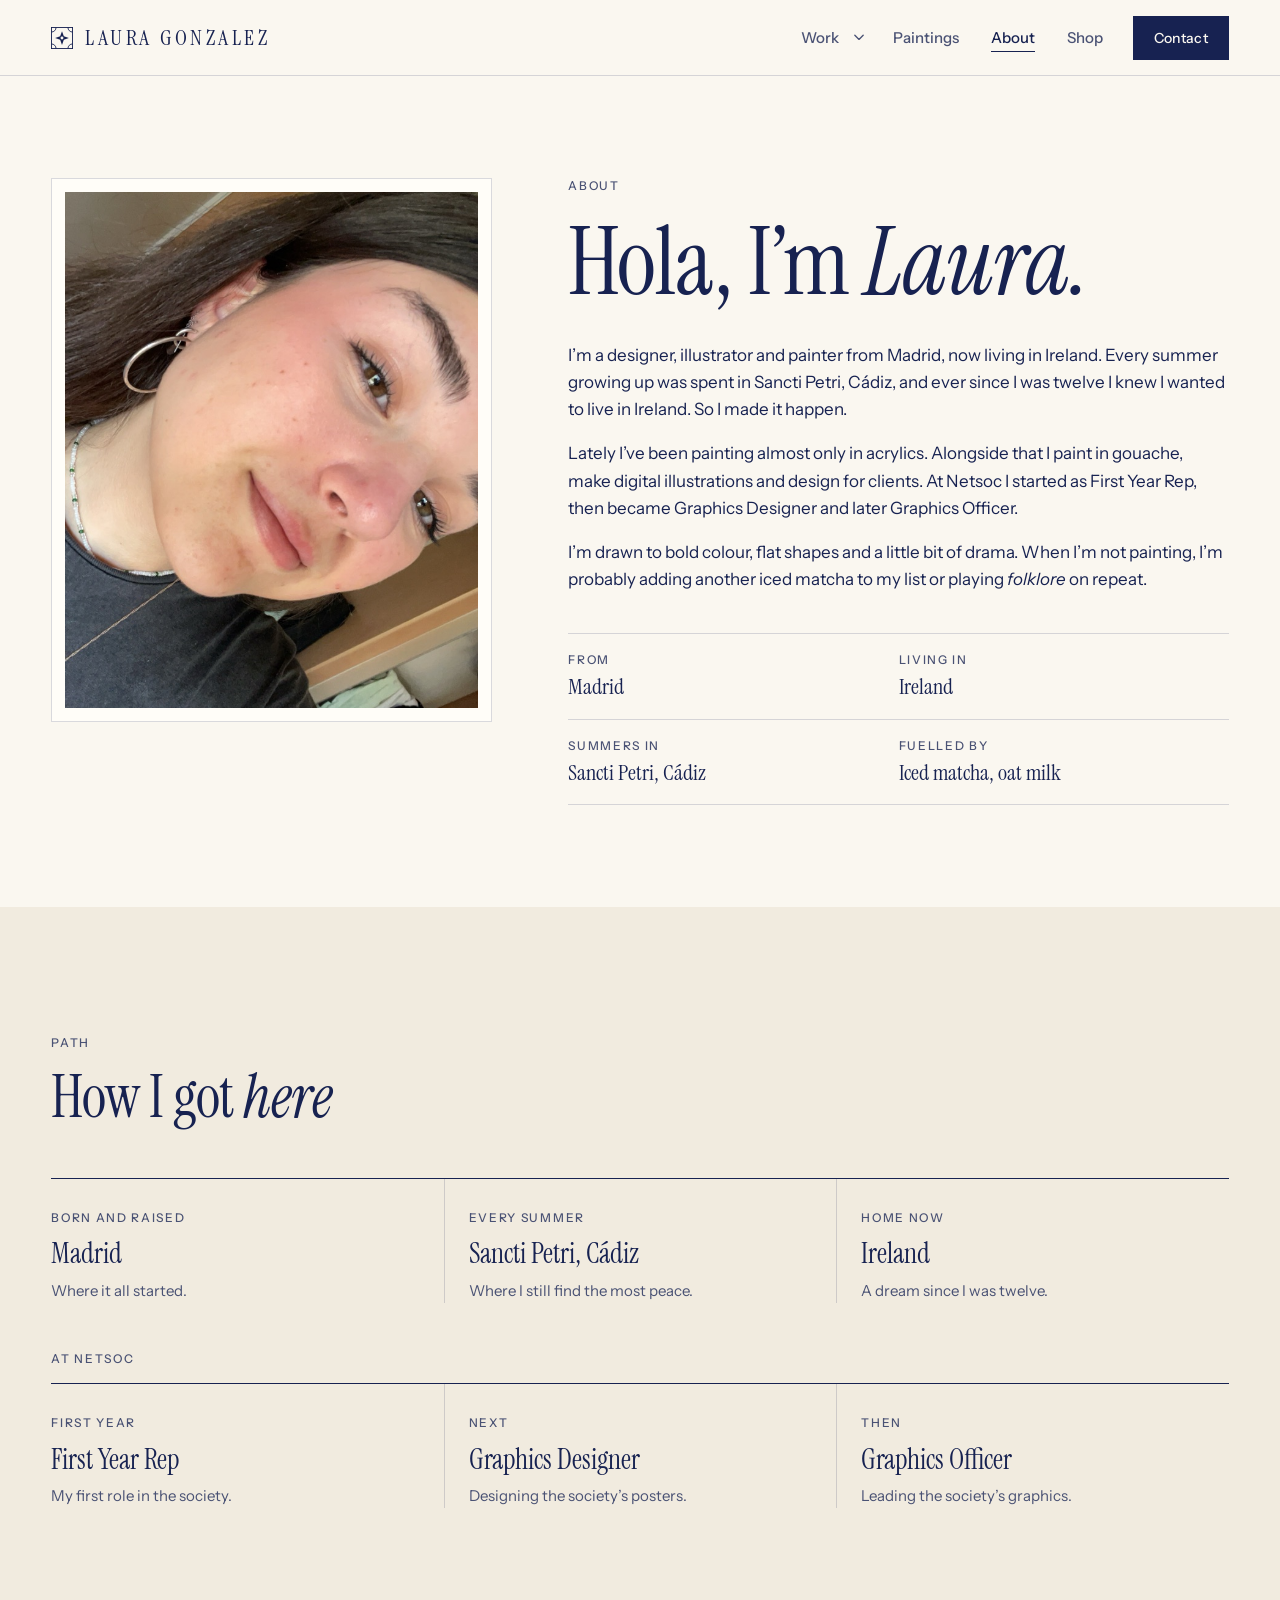
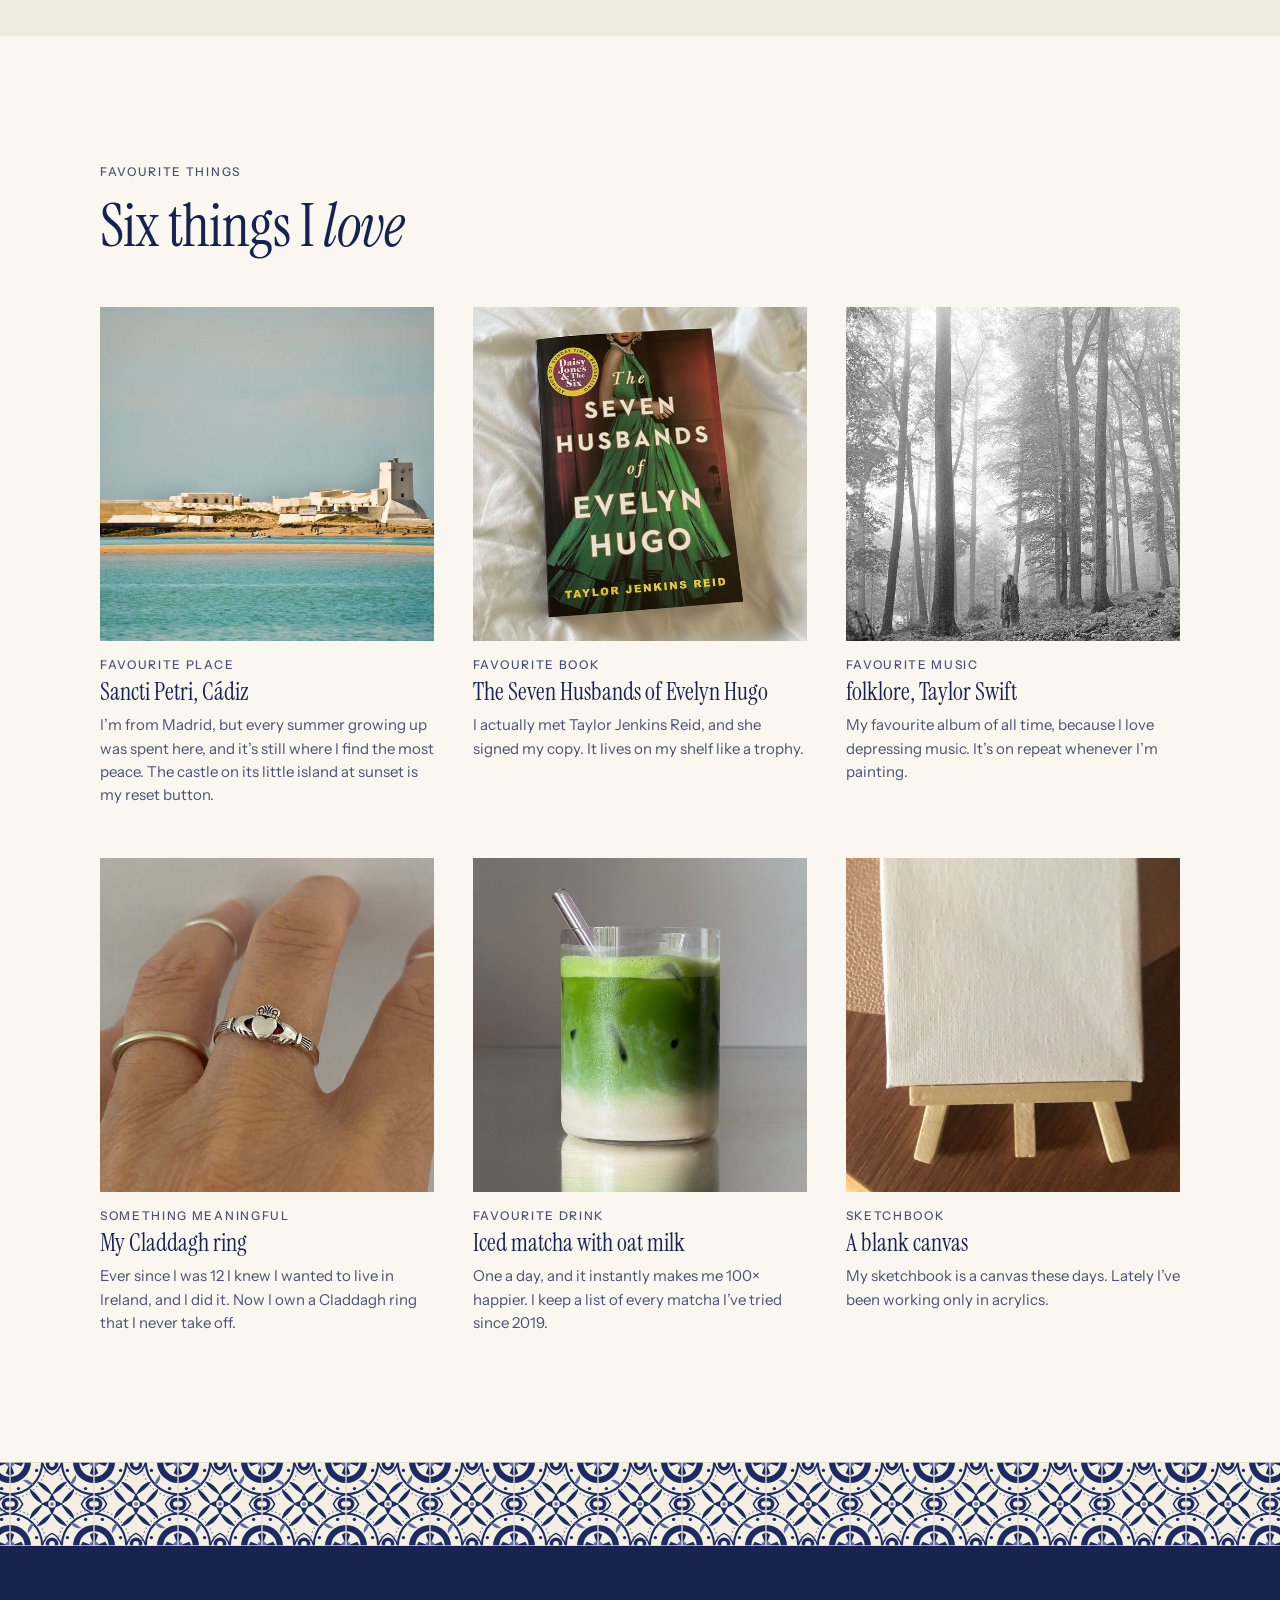
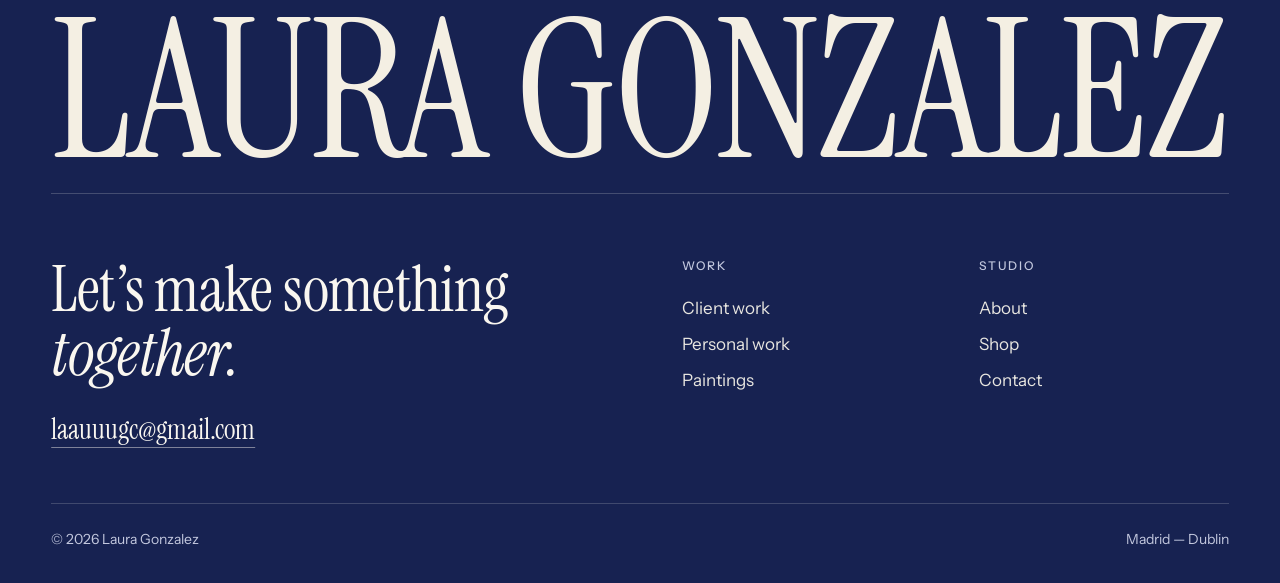
==== commit 0ed64c8d: "About: real photos for favourite things, six items centred; deck titles no longer italicise on hover" ====
--- a/about.html
+++ b/about.html
@@ -53,8 +53,8 @@
   </section>
 
   <section class="section" aria-labelledby="fav-title">
-    <div class="wrap">
-      <div class="section-head"><div><p class="label">Favourite things</p><h2 class="display" id="fav-title">Seven things I <em>love</em></h2></div></div>
+    <div class="wrap fav-wrap">
+      <div class="section-head"><div><p class="label">Favourite things</p><h2 class="display" id="fav-title">Six things I <em>love</em></h2></div></div>
       <ul class="favourites"></ul>
     </div>
   </section>
--- a/styles.css
+++ b/styles.css
@@ -273,7 +273,8 @@
 .timeline p { margin-top: 8px; font-size: 15px; color: var(--ink-2); }
 .timeline-title { margin: 48px 0 16px; }
 
-.favourites { display: grid; grid-template-columns: repeat(4, minmax(0, 1fr)); gap: clamp(32px, 3vw, 48px) clamp(20px, 2.4vw, 32px); }
+.favourites { display: grid; grid-template-columns: repeat(3, minmax(0, 1fr)); gap: clamp(36px, 4vw, 56px) clamp(24px, 3vw, 44px); }
+.fav-wrap { width: min(100% - 2 * var(--gutter), 1080px); }
 .fav img { width: 100%; aspect-ratio: 1; object-fit: cover; }
 .fav .label { display: block; margin-top: 16px; }
 .fav h3 { margin-top: 4px; font: 400 24px/1.15 var(--serif); }
@@ -317,7 +318,9 @@
 /* ---------- footer ---------- */
 .site-footer { background: var(--ink); color: var(--paper); }
 .footer-band { height: clamp(56px, 7vw, 84px); background: #f4efe3 var(--tile) center / 84px 84px; }
-.footer-main { display: grid; grid-template-columns: minmax(0, 1.4fr) repeat(2, minmax(0, .6fr)); gap: 48px; padding-block: clamp(64px, 8vw, 104px) 56px; }
+.footer-mast { padding-block: clamp(40px, 5vw, 64px) clamp(14px, 1.6vw, 22px); border-bottom: 1px solid rgba(250, 247, 240, .2); line-height: 0; }
+.footer-mast .fit { display: inline-block; font: 400 100px/.84 var(--serif); text-transform: uppercase; letter-spacing: -.012em; white-space: nowrap; color: #f4efe3; }
+.footer-main { display: grid; grid-template-columns: minmax(0, 1.4fr) repeat(2, minmax(0, .6fr)); gap: 48px; padding-block: clamp(40px, 5vw, 64px) 56px; }
 .footer-main h2 { font-size: clamp(40px, 5vw, 72px); }
 .footer-main .big-mail { margin-top: 28px; font-size: clamp(22px, 2.2vw, 30px); }
 .footer-main .label { color: #c3c8de; }
@@ -327,10 +330,35 @@
 .footer-bottom { display: flex; justify-content: space-between; flex-wrap: wrap; gap: 12px; padding-block: 24px 32px; border-top: 1px solid rgba(250, 247, 240, .18); font-size: 14px; color: #c3c8de; }
 .site-footer .link { text-decoration-color: rgba(250, 247, 240, .45); }
 
+/* ---------- la baraja: Spanish-deck cards ---------- */
+.baraja-section .section-head { align-items: end; }
+.baraja-note { max-width: 36ch; color: var(--ink-2); font-size: 17px; }
+.baraja-note em { font-family: var(--serif); font-size: 1.15em; }
+.baraja { display: grid; grid-template-columns: repeat(4, minmax(0, 1fr)); gap: clamp(20px, 2.6vw, 40px); }
+.naipe { display: block; text-decoration: none; color: var(--ink); }
+.naipe-card {
+  --card: var(--white); --gold: var(--saffron);
+  display: block; aspect-ratio: 720 / 1150; background: var(--card); border-radius: 12px;
+  box-shadow: 0 0 0 1px var(--rule), 0 18px 34px -22px rgba(23, 34, 81, .45);
+  transition: transform .5s var(--ease), box-shadow .5s var(--ease);
+}
+.naipe-card { overflow: hidden; background: #efe6d2; }
+.naipe-card img { width: 100%; height: 100%; object-fit: cover; }
+.baraja-credit { margin-top: clamp(40px, 5vw, 64px); font-size: 13px; color: var(--ink-2); }
+.naipe:hover .naipe-card, .naipe:focus-visible .naipe-card { transform: translateY(-10px) rotate(-1.2deg); box-shadow: 0 0 0 1px var(--rule-strong), 0 30px 44px -24px rgba(23, 34, 81, .55); }
+.baraja li:nth-child(even) .naipe:hover .naipe-card { transform: translateY(-10px) rotate(1.2deg); }
+.naipe:focus-visible { outline: none; }
+.naipe:focus-visible .naipe-card { outline: 2px solid var(--ink); outline-offset: 6px; }
+.naipe-cap { display: flex; flex-direction: column; gap: 2px; margin-top: 20px; }
+.naipe-cap b { font: 400 26px/1.15 var(--serif); }
+.naipe-note { font-size: 14px; color: var(--ink-2); }
+@media (max-width: 860px) {
+  .baraja { grid-template-columns: repeat(2, minmax(0, 1fr)); row-gap: 40px; }
+}
+
 /* ---------- responsive ---------- */
 @media (max-width: 1080px) {
   .grid, .paintings { grid-template-columns: repeat(2, minmax(0, 1fr)); }
-  .favourites { grid-template-columns: repeat(3, minmax(0, 1fr)); }
   .footer-main { grid-template-columns: 1fr 1fr; }
   .footer-main > :first-child { grid-column: 1 / -1; }
 }
